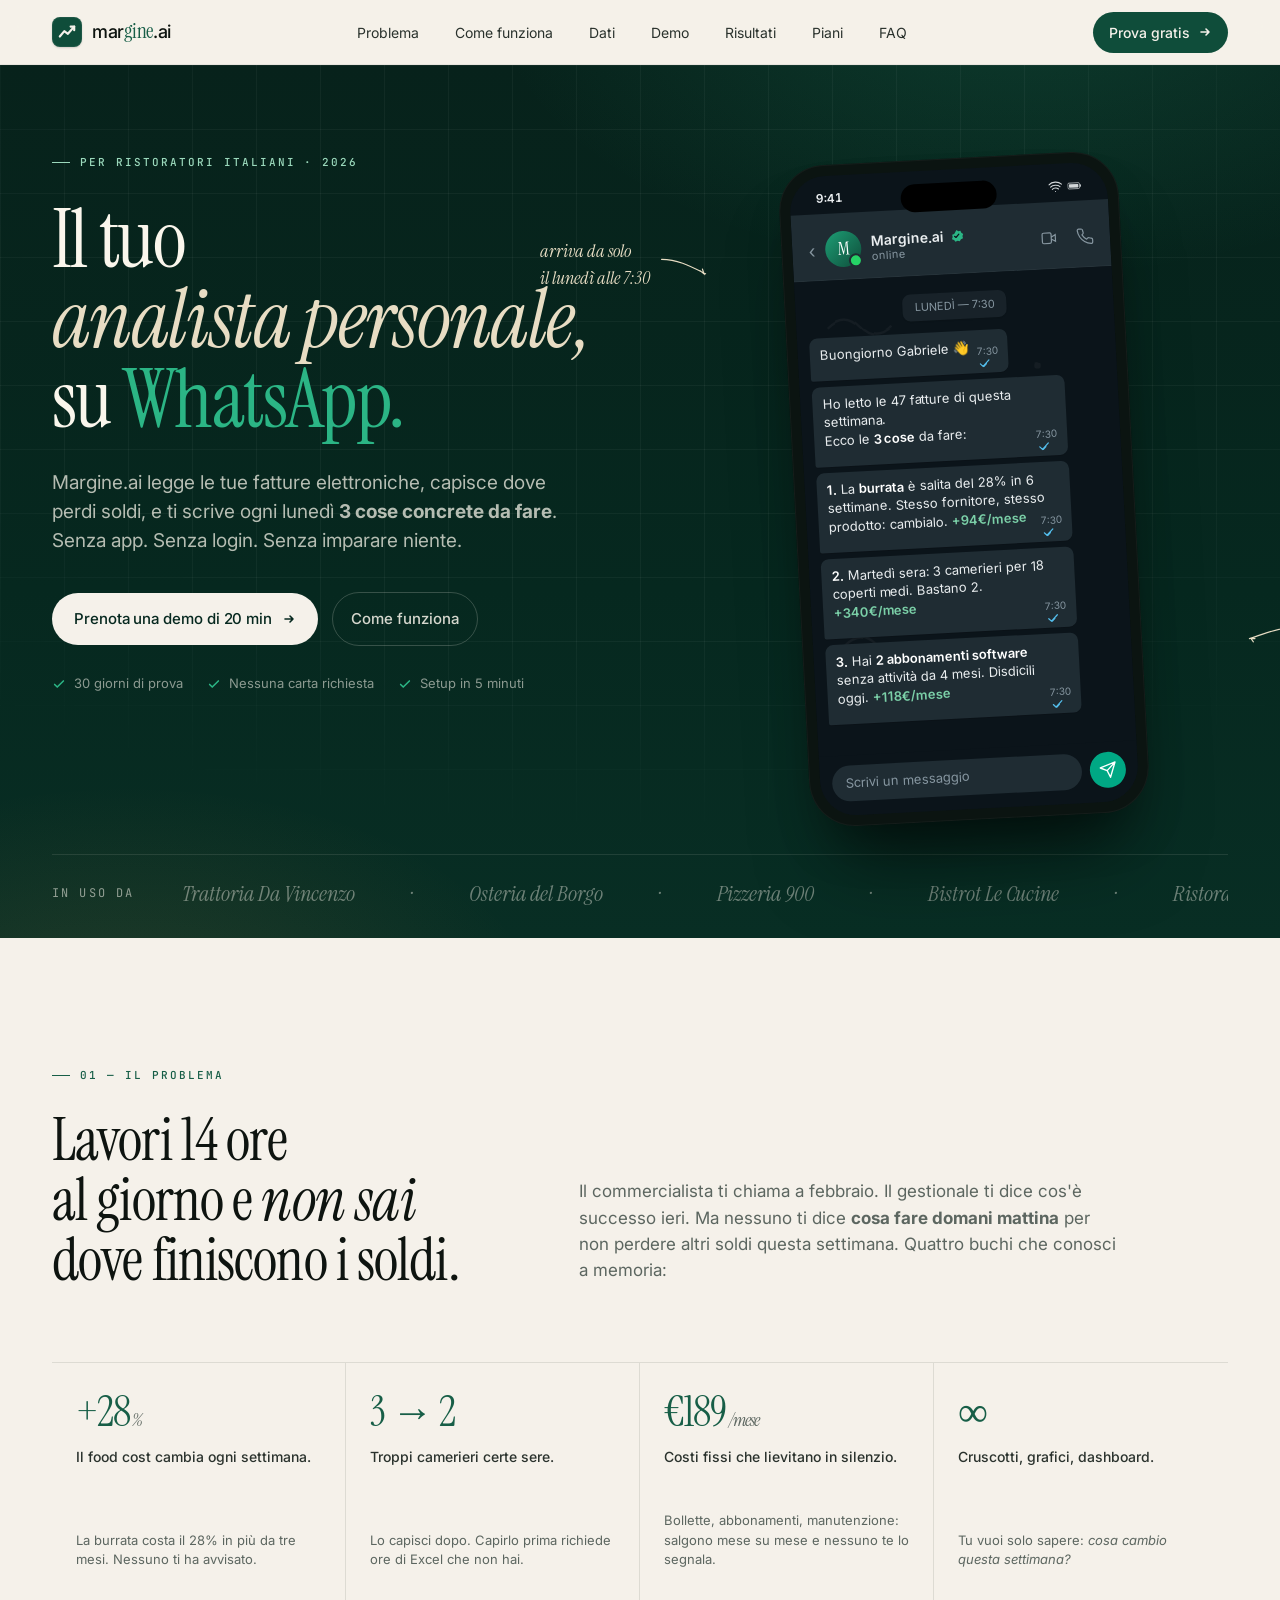
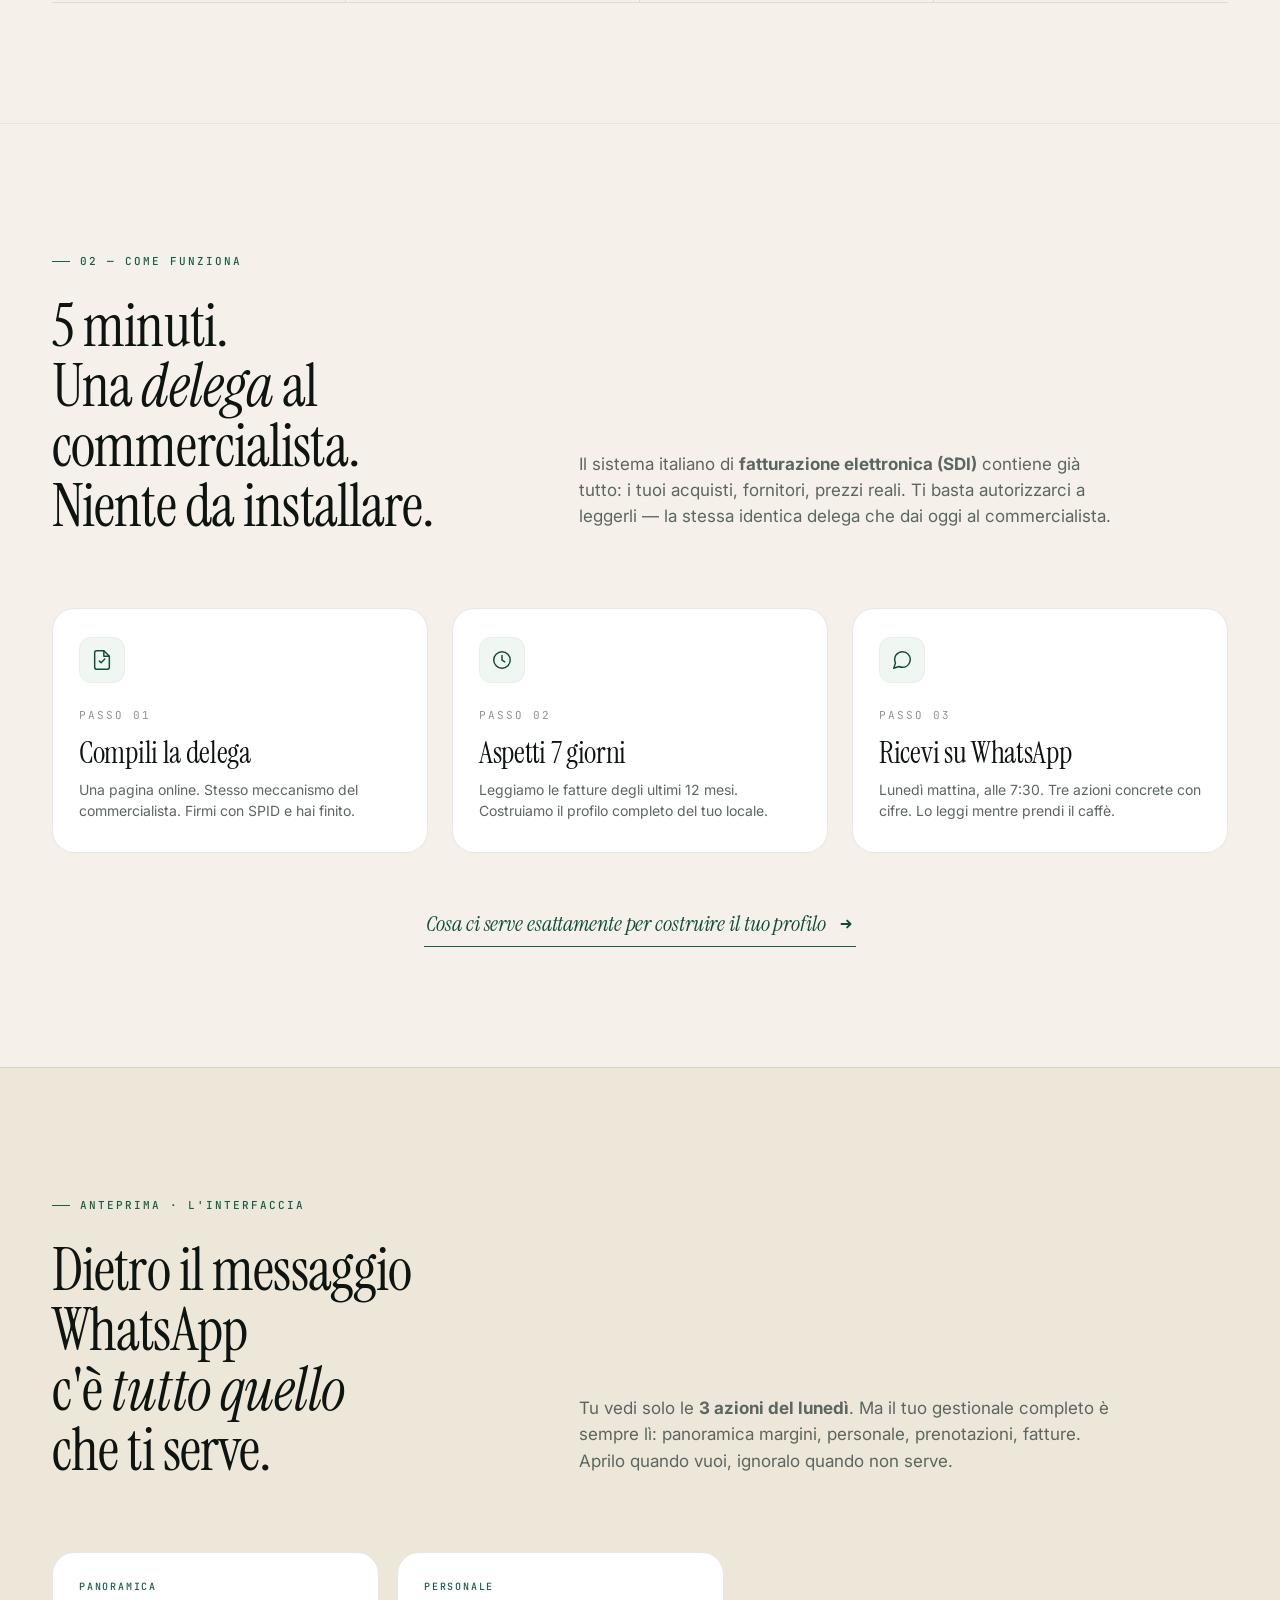
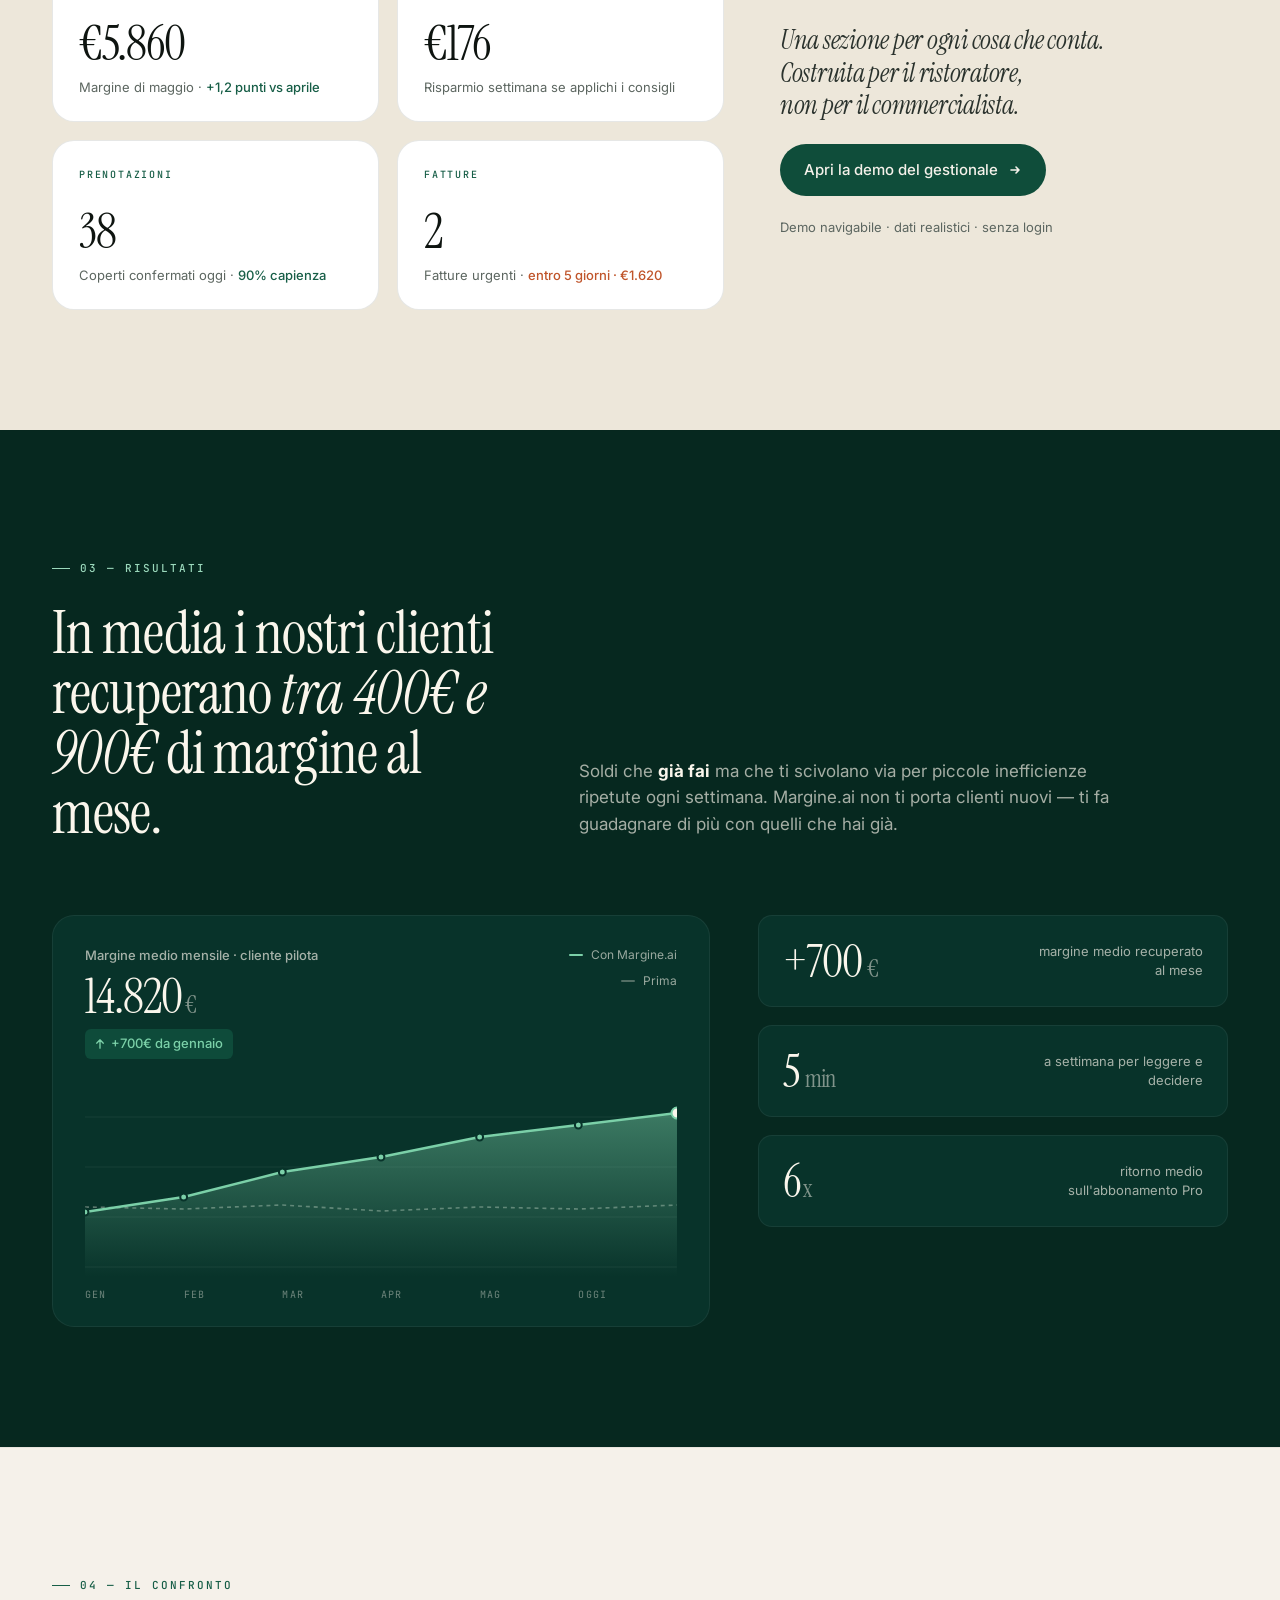
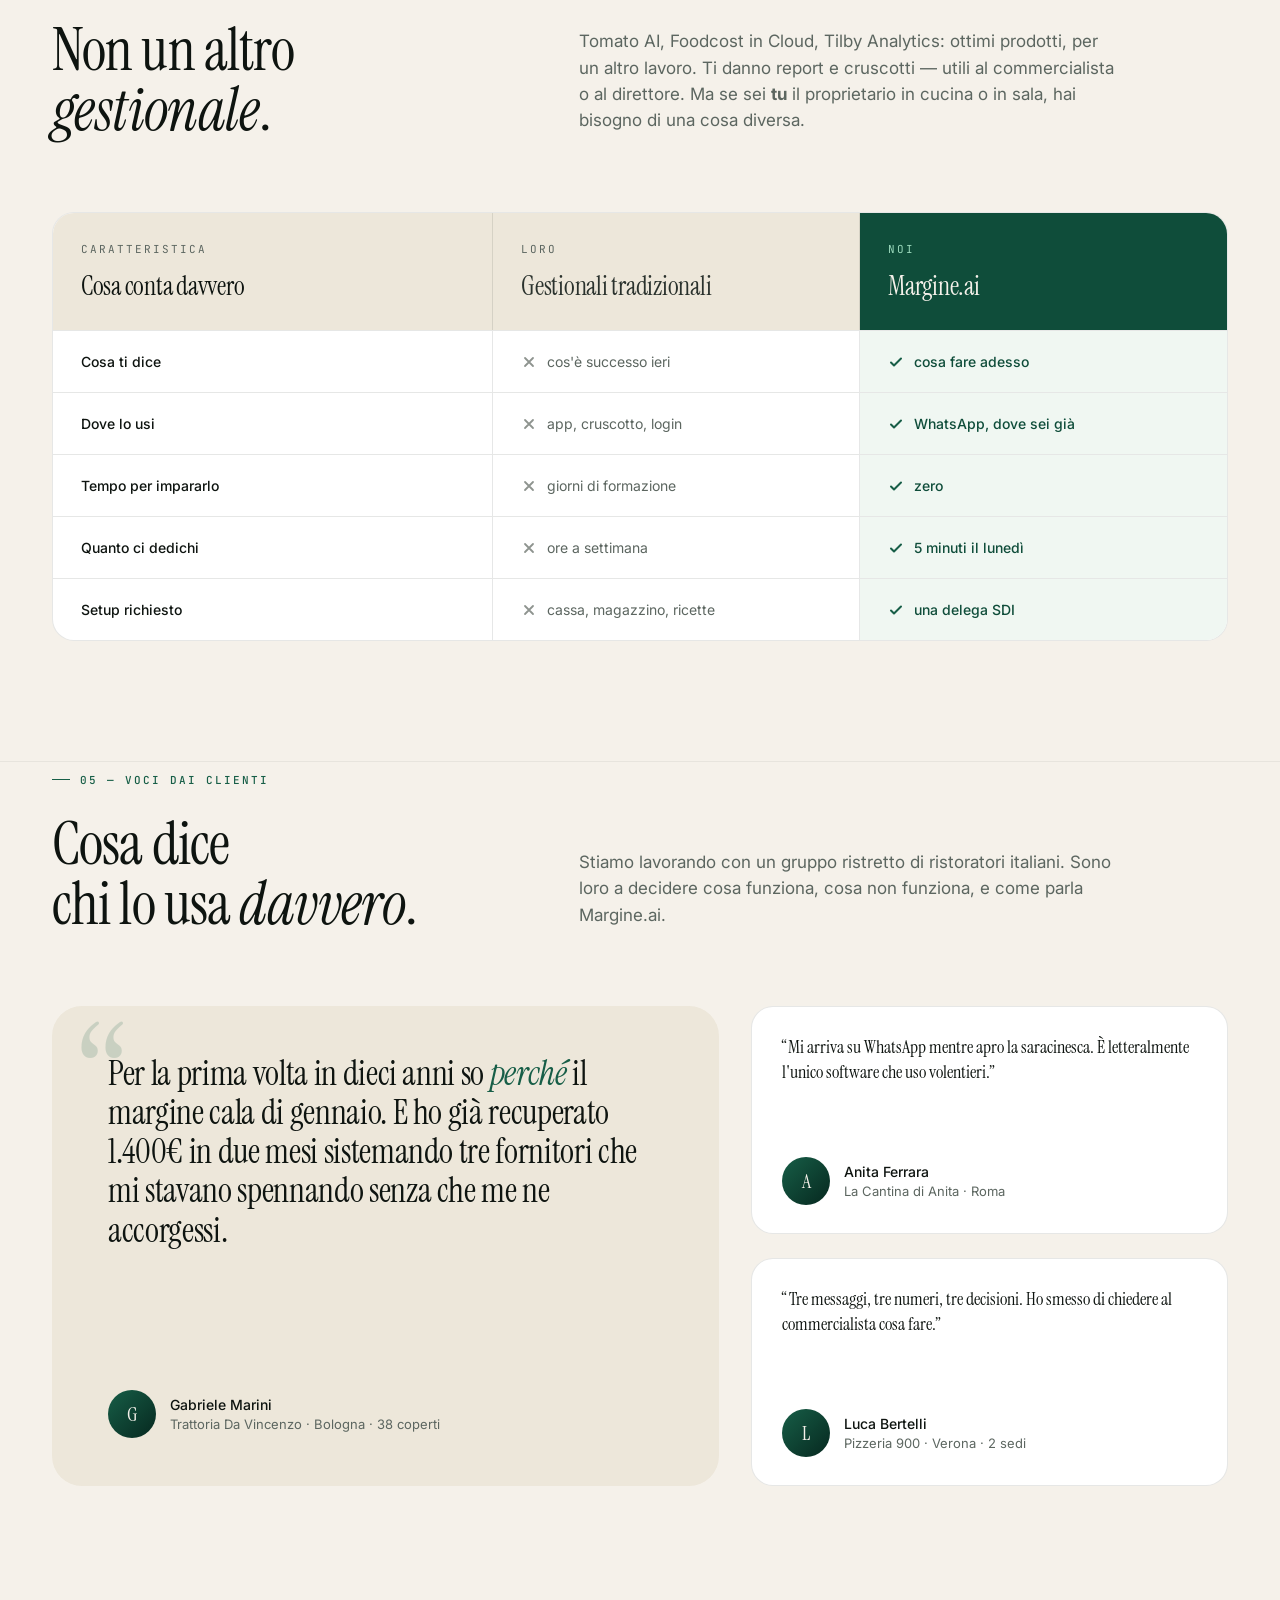
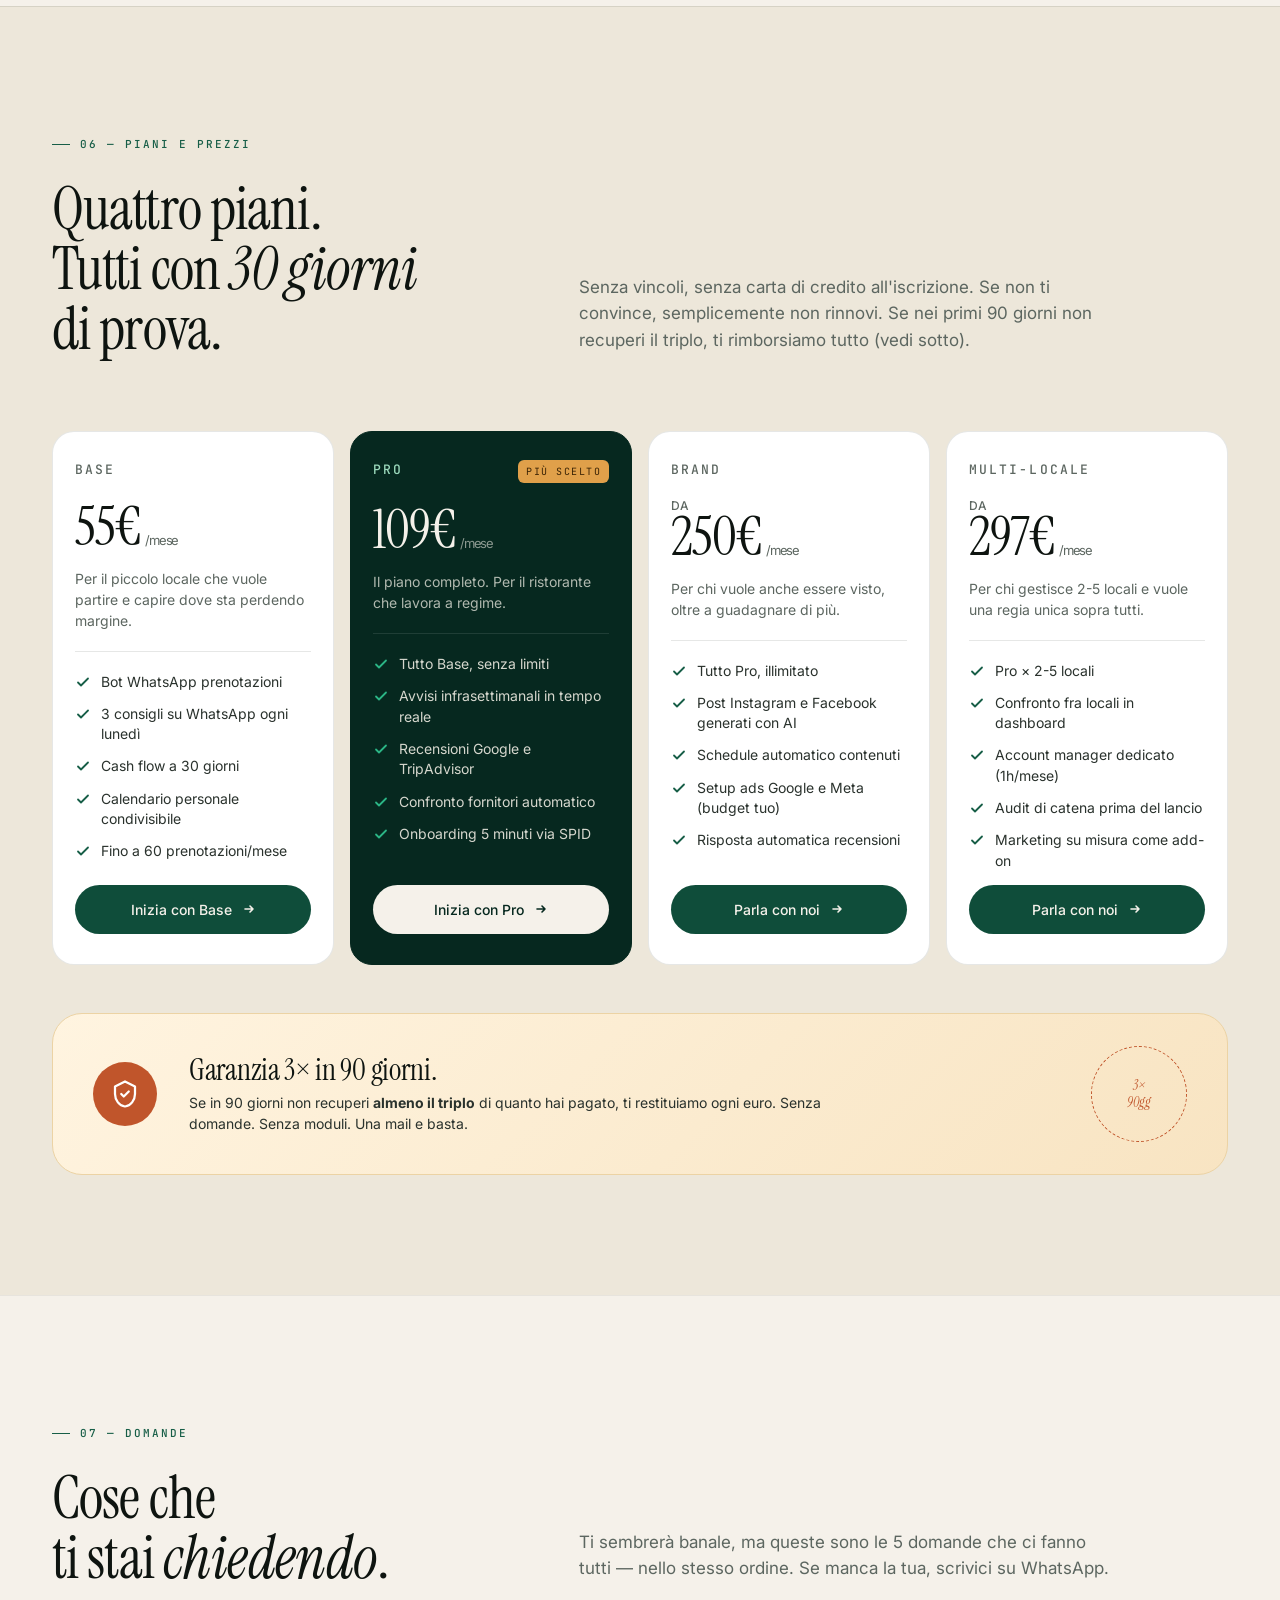
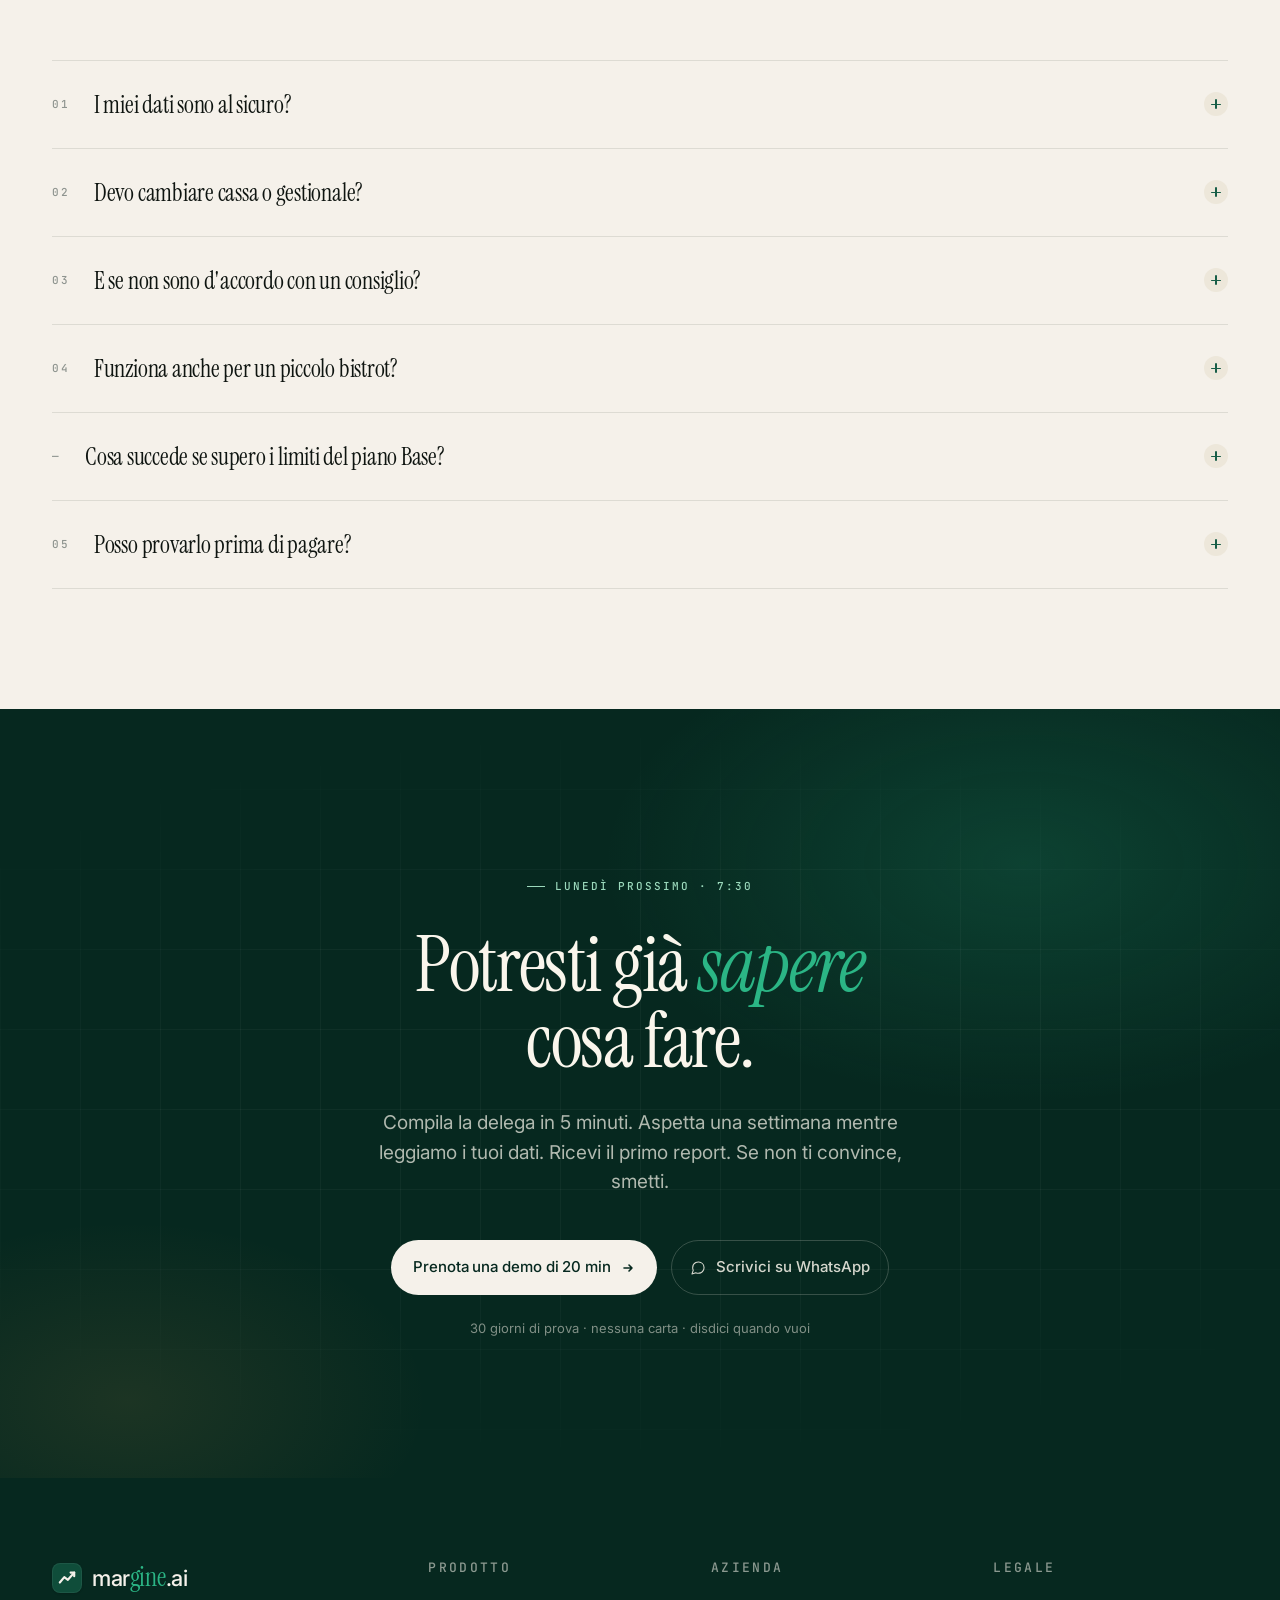
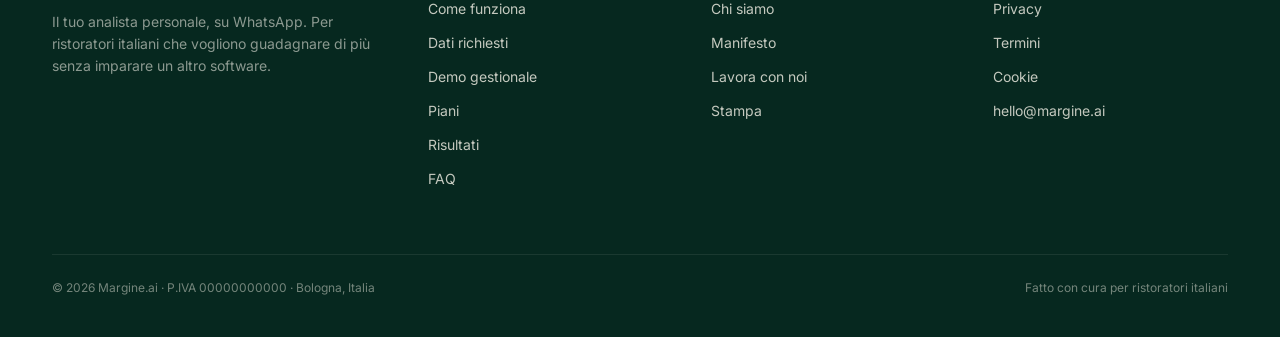
==== index.html @ 00365561 "pitch e demo margine.ai" ====
<!DOCTYPE html>
<html lang="it">
<head>
<meta charset="UTF-8" />
<meta name="viewport" content="width=device-width, initial-scale=1.0" />
<title>Margine.ai — Il tuo analista personale, su WhatsApp</title>
<meta name="description" content="Margine.ai legge le tue fatture elettroniche, capisce dove perdi soldi, e ti scrive su WhatsApp cosa fare. Per ristoratori italiani." />
<meta name="theme-color" content="#0F4D3A" />

<!-- Open Graph (per anteprime su WhatsApp, LinkedIn, Telegram) -->
<meta property="og:type" content="website" />
<meta property="og:locale" content="it_IT" />
<meta property="og:title" content="Margine.ai — Il tuo analista personale, su WhatsApp" />
<meta property="og:description" content="Per ristoratori italiani: leggiamo le tue fatture elettroniche e ti scriviamo su WhatsApp 3 azioni concrete ogni lunedì. Senza app, senza login." />
<meta property="og:url" content="https://margine.ai/" />
<meta property="og:image" content="assets/og-image.svg" />
<meta property="og:image:width" content="1200" />
<meta property="og:image:height" content="630" />
<meta property="og:image:alt" content="Margine.ai — analista personale per ristoratori italiani su WhatsApp" />

<!-- Twitter Card -->
<meta name="twitter:card" content="summary_large_image" />
<meta name="twitter:title" content="Margine.ai — Il tuo analista personale, su WhatsApp" />
<meta name="twitter:description" content="3 azioni ogni lunedì su WhatsApp. Per ristoratori italiani." />
<meta name="twitter:image" content="assets/og-image.svg" />

<link rel="icon" type="image/svg+xml" href="data:image/svg+xml;utf8,<svg xmlns='http://www.w3.org/2000/svg' viewBox='0 0 32 32'><rect width='32' height='32' rx='8' fill='%230F4D3A'/><path d='M8 22 L13 14 L17 18 L24 8' stroke='%23F5F1EA' stroke-width='2.6' fill='none' stroke-linecap='round' stroke-linejoin='round'/><path d='M19 8 L24 8 L24 13' stroke='%23F5F1EA' stroke-width='2.6' fill='none' stroke-linecap='round' stroke-linejoin='round'/></svg>" />

<link rel="preconnect" href="https://fonts.googleapis.com" />
<link rel="preconnect" href="https://fonts.gstatic.com" crossorigin />
<link href="https://fonts.googleapis.com/css2?family=Instrument+Serif:ital@0;1&family=Inter:wght@400;500;600;700&family=JetBrains+Mono:wght@400;500&display=swap" rel="stylesheet" />

<style>
:root{
  /* Brand */
  --green-900:#06281F;
  --green-800:#0F4D3A;
  --green-700:#175E47;
  --green-600:#1D9E75;
  --green-500:#2BB585;
  --green-100:#E1F0E8;
  --green-50:#F0F7F2;

  /* Paper / neutrals */
  --paper:#F5F1EA;
  --paper-soft:#EDE7DA;
  --ink:#0E1410;
  --ink-2:#2A322D;
  --ink-3:#5C6660;
  --ink-4:#8E948F;
  --line:rgba(14,20,16,0.10);
  --line-2:rgba(14,20,16,0.06);

  /* Accent */
  --amber:#E0A04A;
  --rust:#C0552B;

  /* Type */
  --serif:'Instrument Serif', 'Times New Roman', serif;
  --sans:'Inter', -apple-system, BlinkMacSystemFont, sans-serif;
  --mono:'JetBrains Mono', ui-monospace, Menlo, monospace;

  --radius-s:8px;
  --radius-m:14px;
  --radius-l:22px;
  --radius-xl:30px;

  --container:1240px;
}

*{box-sizing:border-box;margin:0;padding:0}
html{scroll-behavior:smooth;-webkit-text-size-adjust:100%}
body{
  font-family:var(--sans);
  background:var(--paper);
  color:var(--ink);
  -webkit-font-smoothing:antialiased;
  -moz-osx-font-smoothing:grayscale;
  line-height:1.5;
  overflow-x:hidden;
}
img,svg{display:block;max-width:100%}
button{font-family:inherit;background:none;border:0;cursor:pointer;color:inherit}
a{color:inherit;text-decoration:none}
ul,ol{list-style:none}

/* ---------- Layout primitives ---------- */
.wrap{max-width:var(--container);margin:0 auto;padding:0 32px}
.eyebrow{
  font-family:var(--mono);
  font-size:11px;font-weight:500;
  text-transform:uppercase;letter-spacing:0.18em;
  color:var(--green-700);
  display:inline-flex;align-items:center;gap:10px;
}
.eyebrow::before{
  content:"";width:18px;height:1px;background:var(--green-700);display:inline-block;
}
.eyebrow.on-dark{color:#9BD9BC}
.eyebrow.on-dark::before{background:#9BD9BC}

h1,h2,h3,h4{font-weight:400;letter-spacing:-0.02em}
.serif{font-family:var(--serif);font-weight:400;letter-spacing:-0.01em}
.h-display{font-family:var(--serif);font-size:clamp(48px,7vw,108px);line-height:0.98;letter-spacing:-0.02em}
.h-section{font-family:var(--serif);font-size:clamp(36px,4.6vw,64px);line-height:1.02;letter-spacing:-0.015em}
.h-eyebrow-title{font-size:14px;font-weight:500;letter-spacing:-0.005em;color:var(--ink-3)}
.lead{font-size:18px;line-height:1.55;color:var(--ink-3);max-width:640px}

.italic{font-style:italic}

/* ---------- Top nav ---------- */
.nav{
  position:sticky;top:0;z-index:50;
  background:rgba(245,241,234,0.78);
  backdrop-filter:saturate(140%) blur(14px);
  -webkit-backdrop-filter:saturate(140%) blur(14px);
  border-bottom:1px solid var(--line-2);
}
.nav-inner{
  display:flex;align-items:center;justify-content:space-between;
  height:64px;
}
.logo{display:inline-flex;align-items:center;gap:10px}
.logo-mark{
  width:30px;height:30px;border-radius:8px;
  background:var(--green-800);
  display:flex;align-items:center;justify-content:center;
  box-shadow:inset 0 0 0 1px rgba(255,255,255,0.06), 0 1px 2px rgba(0,0,0,0.15);
}
.logo-mark svg{width:18px;height:18px}
.logo-name{font-size:18px;font-weight:500;letter-spacing:-0.02em}
.logo-name em{font-style:normal;color:var(--green-700);font-family:var(--serif);font-size:21px;letter-spacing:-0.01em;font-weight:400}
.nav-links{display:flex;gap:36px;align-items:center}
.nav-links a{font-size:14px;color:var(--ink-2);transition:color .15s}
.nav-links a:hover{color:var(--green-700)}
.nav-cta{
  display:inline-flex;align-items:center;gap:8px;
  background:var(--green-800);color:var(--paper);
  font-size:14px;font-weight:500;
  padding:10px 16px;border-radius:999px;
  transition:transform .2s, box-shadow .2s, background .2s;
}
.nav-cta:hover{background:var(--green-900);transform:translateY(-1px);box-shadow:0 8px 18px rgba(15,77,58,0.25)}
.nav-cta svg{width:14px;height:14px}
@media (max-width:840px){ .nav-links{display:none} }

/* ---------- HERO ---------- */
.hero{
  position:relative;
  background:
    radial-gradient(900px 500px at 80% -10%, rgba(43,181,133,0.18), transparent 60%),
    radial-gradient(700px 400px at 10% 110%, rgba(224,160,74,0.12), transparent 60%),
    linear-gradient(180deg, #07221B 0%, #06281F 60%, #082E24 100%);
  color:var(--paper);
  overflow:hidden;
  padding:80px 0 0;
}
.hero::before{
  content:"";
  position:absolute;inset:0;
  background-image:
    linear-gradient(to right, rgba(255,255,255,0.045) 1px, transparent 1px),
    linear-gradient(to bottom, rgba(255,255,255,0.045) 1px, transparent 1px);
  background-size:64px 64px;
  mask-image:radial-gradient(ellipse 80% 60% at 50% 30%, black 60%, transparent 100%);
  pointer-events:none;
}
.hero-inner{position:relative;display:grid;grid-template-columns:1.05fr 0.95fr;gap:64px;align-items:end}
.hero-copy{padding-bottom:96px}
.hero h1{
  font-family:var(--serif);
  font-size:clamp(46px,6.4vw,98px);
  line-height:0.98;
  letter-spacing:-0.02em;
  color:#FAF6EC;
}
.hero h1 .accent{color:var(--green-500)}
.hero h1 em{font-style:italic;color:#E8DDC4;font-weight:400}
.hero p.lead{color:rgba(250,246,236,0.72);max-width:520px;margin-top:28px;font-size:19px}
.hero .eyebrow{margin-bottom:28px}
.hero-cta{display:flex;gap:14px;margin-top:36px;flex-wrap:wrap;align-items:center}
.btn-primary{
  display:inline-flex;align-items:center;gap:10px;
  background:var(--paper);color:var(--green-900);
  padding:15px 22px;border-radius:999px;
  font-size:15px;font-weight:500;letter-spacing:-0.005em;
  transition:transform .2s, box-shadow .2s;
}
.btn-primary:hover{transform:translateY(-2px);box-shadow:0 14px 30px rgba(0,0,0,0.35)}
.btn-primary svg{width:14px;height:14px;transition:transform .25s}
.btn-primary:hover svg{transform:translateX(3px)}
.btn-ghost{
  display:inline-flex;align-items:center;gap:10px;
  color:rgba(250,246,236,0.85);
  padding:15px 18px;border-radius:999px;
  font-size:15px;font-weight:500;
  border:1px solid rgba(250,246,236,0.2);
  transition:background .2s, color .2s, border-color .2s;
}
.btn-ghost:hover{background:rgba(255,255,255,0.06);color:var(--paper);border-color:rgba(250,246,236,0.4)}
.hero-meta{
  margin-top:28px;display:flex;gap:24px;flex-wrap:wrap;align-items:center;
  color:rgba(250,246,236,0.55);font-size:13px;
}
.hero-meta .check{display:inline-flex;align-items:center;gap:8px}
.hero-meta .check svg{width:14px;height:14px;color:var(--green-500)}

/* Right column: phone mock */
.hero-phone-wrap{
  position:relative;
  align-self:end;
  padding-bottom:0;
  display:flex;justify-content:center;
  margin-bottom:-30px;
}
.phone{
  width:340px;
  background:#0B1411;
  border-radius:46px;
  padding:11px;
  box-shadow:
    0 60px 80px -30px rgba(0,0,0,0.55),
    0 30px 50px -20px rgba(0,0,0,0.35),
    inset 0 0 0 1px rgba(255,255,255,0.04);
  position:relative;
  transform:rotate(-3deg);
}
.phone::before{
  content:"";position:absolute;top:24px;left:50%;transform:translateX(-50%);
  width:96px;height:28px;background:#000;border-radius:18px;z-index:5;
}
.phone-screen{
  background:#0B141A; /* WhatsApp dark */
  border-radius:36px;
  overflow:hidden;
  height:640px;
  position:relative;
  display:flex;flex-direction:column;
}
.wa-statusbar{
  display:flex;justify-content:space-between;align-items:center;
  padding:14px 26px 6px;color:#E9EDEF;font-size:12px;font-weight:600;
  font-feature-settings:"tnum";
}
.wa-statusbar .icons{display:flex;gap:5px;align-items:center;opacity:0.9}
.wa-statusbar .icons svg{width:14px;height:14px}
.wa-header{
  display:flex;align-items:center;gap:10px;
  padding:18px 16px 12px;
  background:#1F2C33;
  border-bottom:1px solid rgba(255,255,255,0.04);
}
.wa-header .back{color:#8696A0;font-size:18px}
.wa-avatar{
  width:36px;height:36px;border-radius:50%;
  background:linear-gradient(135deg,var(--green-600),var(--green-800));
  display:flex;align-items:center;justify-content:center;
  font-family:var(--serif);font-size:18px;color:#fff;
  position:relative;
}
.wa-avatar::after{
  content:"";position:absolute;bottom:-1px;right:-1px;
  width:10px;height:10px;border-radius:50%;background:#25D366;
  border:2px solid #1F2C33;
}
.wa-meta{flex:1;line-height:1.2}
.wa-meta .name{color:#E9EDEF;font-size:14px;font-weight:600;display:flex;align-items:center;gap:6px}
.wa-meta .name .verified{color:var(--green-500);width:14px;height:14px}
.wa-meta .status{color:#8696A0;font-size:11px}
.wa-actions{display:flex;gap:18px;color:#8696A0}
.wa-actions svg{width:18px;height:18px}
.wa-body{
  flex:1;
  background:
    radial-gradient(circle at 20% 10%, rgba(11,32,26,0.4), transparent 30%),
    #0B141A;
  background-image:url("data:image/svg+xml;utf8,<svg xmlns='http://www.w3.org/2000/svg' viewBox='0 0 200 200' opacity='0.04'><path d='M20 30 q10 -10 20 0 t20 0' stroke='white' fill='none' stroke-width='1.4'/><circle cx='150' cy='60' r='2' fill='white'/><path d='M120 130 l8 8 l16 -16' stroke='white' fill='none' stroke-width='1.4'/></svg>");
  padding:18px 12px 16px;
  display:flex;flex-direction:column;gap:6px;
  overflow:hidden;
}
.wa-day{
  align-self:center;
  background:#182229;color:#8696A0;
  font-size:11px;padding:5px 12px;border-radius:8px;margin-bottom:6px;
  box-shadow:0 1px 1px rgba(0,0,0,0.1);
}
.wa-bubble{
  align-self:flex-start;
  max-width:86%;
  background:#1F2C33;
  border-radius:8px 8px 8px 2px;
  padding:8px 10px 6px;
  color:#E9EDEF;font-size:13px;line-height:1.42;
  position:relative;
  box-shadow:0 1px 0.5px rgba(0,0,0,0.13);
  opacity:1;transform:none;
  transition:opacity .35s ease, transform .35s ease;
}
.js-reveal .wa-bubble:not(.show){opacity:0;transform:translateY(8px)}
.wa-bubble.show{opacity:1;transform:translateY(0)}
.wa-bubble.brand{background:#005C4B}  /* outgoing color but kept for brand voice */
.wa-bubble strong{font-weight:600;color:#fff}
.wa-bubble .euros{color:#7BD0A8;font-weight:600;white-space:nowrap}
.wa-bubble .ts{
  display:inline-block;float:right;margin:6px 0 -2px 8px;
  font-size:10px;color:#8696A0;
}
.wa-bubble .ts svg{width:14px;height:11px;vertical-align:-1px;margin-left:2px;color:#53BDEB}
.wa-typing{
  align-self:flex-start;background:#1F2C33;border-radius:12px;padding:10px 12px;
  display:inline-flex;gap:4px;margin-top:4px;
}
.wa-typing span{width:6px;height:6px;background:#8696A0;border-radius:50%;animation:bounce 1.2s infinite}
.wa-typing span:nth-child(2){animation-delay:.15s}
.wa-typing span:nth-child(3){animation-delay:.3s}
@keyframes bounce{0%,80%,100%{transform:translateY(0);opacity:0.4}40%{transform:translateY(-4px);opacity:1}}
.wa-input{
  display:flex;align-items:center;gap:8px;
  padding:10px 12px 14px;background:#0B141A;
}
.wa-input .field{
  flex:1;background:#1F2C33;border-radius:22px;height:36px;
  color:#8696A0;font-size:13px;padding:0 14px;display:flex;align-items:center;gap:10px;
}
.wa-input .send{
  width:36px;height:36px;border-radius:50%;background:#00A884;
  display:flex;align-items:center;justify-content:center;color:#fff;
}
.wa-input .send svg{width:18px;height:18px}

/* Annotation pill on phone */
.phone-tag{
  position:absolute;
  font-family:var(--serif);font-style:italic;
  font-size:18px;color:#E8DDC4;
  display:flex;align-items:center;gap:10px;
}
.phone-tag .arrow{width:48px;height:24px}
.phone-tag.t1{top:80px;left:-160px;}
.phone-tag.t2{bottom:160px;right:-180px;text-align:right}
@media (max-width:1100px){
  .phone-tag{display:none}
}

/* Marquee logos under hero */
.hero-marquee{
  margin-top:64px;
  border-top:1px solid rgba(250,246,236,0.10);
  padding:22px 0 28px;
  display:flex;align-items:center;gap:48px;
  color:rgba(250,246,236,0.55);
  font-size:12px;
  overflow:hidden;
}
.hero-marquee .label{
  font-family:var(--mono);text-transform:uppercase;letter-spacing:0.18em;
  white-space:nowrap;flex-shrink:0;
}
.marquee-track{
  display:flex;gap:56px;animation:marquee 38s linear infinite;
  flex-shrink:0;
}
.marquee-track span{font-family:var(--serif);font-size:22px;color:rgba(250,246,236,0.42);white-space:nowrap;font-style:italic}
@keyframes marquee{from{transform:translateX(0)}to{transform:translateX(-50%)}}

@media (max-width:960px){
  .hero-inner{grid-template-columns:1fr;gap:24px}
  .hero-copy{padding-bottom:32px}
  .hero-phone-wrap{margin-bottom:0;padding-bottom:48px}
  .phone{transform:rotate(0)}
}

/* ---------- Section base ---------- */
section.block{padding:120px 0;position:relative}
section.block + section.block{border-top:1px solid var(--line-2)}
.block-head{display:grid;grid-template-columns:1fr 1.4fr;gap:64px;margin-bottom:72px;align-items:end}
.block-head .left .eyebrow{margin-bottom:18px}
.block-head h2{margin-top:8px}
.block-head .right{color:var(--ink-3);font-size:17px;line-height:1.55;max-width:540px;margin-bottom:6px}
@media (max-width:880px){
  .block-head{grid-template-columns:1fr;gap:18px;margin-bottom:48px}
  section.block{padding:80px 0}
}

/* ---------- Problem section ---------- */
.problem-grid{
  display:grid;grid-template-columns:repeat(4, 1fr);gap:0;
  border-top:1px solid var(--line);
}
.problem-card{
  border-right:1px solid var(--line);
  border-bottom:1px solid var(--line);
  padding:28px 24px 32px;
  background:transparent;
  transition:background .25s;
  display:flex;flex-direction:column;gap:14px;
  min-height:240px;
}
.problem-card:nth-child(4n){border-right:0}
.problem-card:hover{background:rgba(15,77,58,0.04)}
.problem-card .num{
  font-family:var(--serif);font-size:42px;color:var(--green-700);
  line-height:1;letter-spacing:-0.02em;
}
.problem-card .num .unit{font-size:18px;color:var(--ink-3);margin-left:2px;font-style:italic}
.problem-card .label{font-size:14px;color:var(--ink-2);line-height:1.45;font-weight:500}
.problem-card .sub{font-size:13px;color:var(--ink-3);line-height:1.5;margin-top:auto}
@media (max-width:880px){
  .problem-grid{grid-template-columns:1fr 1fr}
  .problem-card:nth-child(4n){border-right:1px solid var(--line)}
  .problem-card:nth-child(2n){border-right:0}
}

/* ---------- How it works (steps) ---------- */
.steps{
  display:grid;grid-template-columns:repeat(3,1fr);gap:24px;
  margin-top:8px;
}
.step{
  background:#fff;
  border:1px solid var(--line);
  border-radius:var(--radius-l);
  padding:28px 26px 30px;
  position:relative;
  transition:transform .25s, box-shadow .25s;
}
.step:hover{transform:translateY(-4px);box-shadow:0 24px 40px -20px rgba(14,20,16,0.18)}
.step .index{
  font-family:var(--mono);font-size:11px;color:var(--ink-4);
  letter-spacing:0.18em;text-transform:uppercase;
}
.step h3{
  font-family:var(--serif);font-size:30px;line-height:1.05;letter-spacing:-0.01em;
  margin:14px 0 10px;
}
.step p{font-size:14px;color:var(--ink-3);line-height:1.55}
.step .icon{
  width:46px;height:46px;border-radius:12px;
  background:var(--green-50);
  display:flex;align-items:center;justify-content:center;
  color:var(--green-800);
  margin-bottom:24px;
  border:1px solid var(--green-100);
}
.step .icon svg{width:22px;height:22px}
@media (max-width:880px){.steps{grid-template-columns:1fr}}

/* ---------- ROI / data section ---------- */
.roi-block{background:var(--green-900);color:var(--paper)}
.roi-block .eyebrow{color:#9BD9BC}
.roi-block .eyebrow::before{background:#9BD9BC}
.roi-block .h-section{color:#FAF6EC}
.roi-block .right{color:rgba(250,246,236,0.65)}
.roi-grid{
  display:grid;grid-template-columns:1.4fr 1fr;gap:48px;align-items:stretch;
}
.chart-card{
  background:#08332A;border:1px solid rgba(255,255,255,0.06);
  border-radius:var(--radius-l);padding:30px 32px 24px;
  position:relative;overflow:hidden;
}
.chart-head{display:flex;justify-content:space-between;align-items:flex-start;margin-bottom:8px}
.chart-head .title{font-size:13px;color:rgba(250,246,236,0.65);font-weight:500}
.chart-head .now{font-family:var(--serif);font-size:48px;color:#FAF6EC;line-height:1;margin-top:8px;letter-spacing:-0.02em}
.chart-head .delta{
  display:inline-flex;align-items:center;gap:6px;margin-top:8px;
  background:rgba(43,181,133,0.18);color:#7BD0A8;font-weight:500;font-size:13px;
  padding:5px 10px;border-radius:6px;
}
.chart-head .legend{
  display:flex;flex-direction:column;gap:8px;font-size:12px;color:rgba(250,246,236,0.6);
  align-items:flex-end;
}
.chart-head .legend span{display:inline-flex;align-items:center;gap:8px}
.chart-head .legend i{width:14px;height:2px;display:inline-block;border-radius:2px}
.chart-svg{width:100%;height:200px;margin-top:18px}
.chart-x{
  display:grid;grid-template-columns:repeat(6,1fr);
  font-family:var(--mono);font-size:10px;color:rgba(250,246,236,0.42);
  text-transform:uppercase;letter-spacing:0.12em;margin-top:10px;
}

.roi-stack{display:flex;flex-direction:column;gap:18px}
.roi-stat{
  background:#08332A;border:1px solid rgba(255,255,255,0.06);
  border-radius:var(--radius-m);padding:22px 24px;
  display:flex;justify-content:space-between;align-items:center;gap:18px;
}
.roi-stat .num{font-family:var(--serif);font-size:46px;color:#FAF6EC;line-height:1;letter-spacing:-0.02em}
.roi-stat .num .small{font-size:24px;color:rgba(250,246,236,0.5);margin-left:2px}
.roi-stat .lbl{font-size:13px;color:rgba(250,246,236,0.65);max-width:170px;text-align:right;line-height:1.45}
@media (max-width:960px){.roi-grid{grid-template-columns:1fr}}

/* ---------- Compare section ---------- */
.compare-wrap{
  background:#fff;border:1px solid var(--line);
  border-radius:var(--radius-l);overflow:hidden;
}
.compare-head{
  display:grid;grid-template-columns:1.2fr 1fr 1fr;
  background:var(--paper-soft);
}
.compare-head .col{
  padding:28px 28px 24px;
  border-right:1px solid var(--line);
}
.compare-head .col:last-child{border-right:0}
.compare-head .col-title{font-family:var(--mono);font-size:11px;text-transform:uppercase;letter-spacing:0.18em;color:var(--ink-3)}
.compare-head .col h3{font-family:var(--serif);font-size:26px;margin-top:10px;letter-spacing:-0.01em}
.compare-head .col.them h3{color:var(--ink-2)}
.compare-head .col.us{background:var(--green-800);color:var(--paper);border-right:0}
.compare-head .col.us .col-title{color:#9BD9BC}
.compare-head .col.us h3{color:var(--paper)}
.compare-row{
  display:grid;grid-template-columns:1.2fr 1fr 1fr;
  border-top:1px solid var(--line);
  align-items:stretch;
  transition:background .15s;
}
.compare-row:hover{background:rgba(15,77,58,0.025)}
.compare-row .cell{padding:20px 28px;font-size:14px;line-height:1.5;border-right:1px solid var(--line);display:flex;align-items:center}
.compare-row .cell:last-child{border-right:0}
.compare-row .cell.label{font-weight:500;color:var(--ink)}
.compare-row .cell.them{color:var(--ink-3)}
.compare-row .cell.us{color:var(--green-800);background:var(--green-50);font-weight:500}
.compare-row .cell.us .check{color:var(--green-700);margin-right:10px;flex-shrink:0}
.compare-row .cell.them .x{color:var(--ink-4);margin-right:10px;flex-shrink:0}
.compare-row .cell svg{width:16px;height:16px}

/* ---------- Testimonials ---------- */
.quotes{
  display:grid;grid-template-columns:1.4fr 1fr;gap:32px;
}
.quote-big{
  background:var(--paper-soft);
  border-radius:var(--radius-xl);
  padding:48px 56px;
  position:relative;
  display:flex;flex-direction:column;justify-content:space-between;
  min-height:480px;
}
.quote-big .mark{
  font-family:var(--serif);font-size:160px;line-height:0.8;color:var(--green-700);
  opacity:0.16;position:absolute;top:24px;left:32px;
}
.quote-big blockquote{
  font-family:var(--serif);font-size:34px;line-height:1.15;letter-spacing:-0.01em;color:var(--ink);
  position:relative;z-index:1;
}
.quote-big blockquote em{color:var(--green-700)}
.quote-meta{display:flex;gap:14px;align-items:center;margin-top:32px}
.quote-meta .av{
  width:48px;height:48px;border-radius:50%;
  background:linear-gradient(135deg,var(--green-700),var(--green-900));
  color:var(--paper);display:flex;align-items:center;justify-content:center;
  font-family:var(--serif);font-size:20px;
}
.quote-meta .who{font-size:14px;font-weight:500}
.quote-meta .role{font-size:13px;color:var(--ink-3)}
.quote-stack{display:flex;flex-direction:column;gap:24px}
.quote-small{
  background:#fff;border:1px solid var(--line);border-radius:var(--radius-l);
  padding:28px 30px;flex:1;display:flex;flex-direction:column;justify-content:space-between;
}
.quote-small p{font-size:18px;line-height:1.4;font-family:var(--serif);color:var(--ink);margin-bottom:24px}
@media (max-width:960px){.quotes{grid-template-columns:1fr}}

/* ---------- Pricing ---------- */
.plans{
  display:grid;grid-template-columns:repeat(4,1fr);gap:16px;
}
.plan{
  background:#fff;border:1px solid var(--line);
  border-radius:var(--radius-l);
  padding:28px 22px 30px;
  display:flex;flex-direction:column;gap:14px;
  transition:transform .25s, box-shadow .25s, border-color .25s;
  position:relative;
}
.plan:hover{transform:translateY(-4px);box-shadow:0 30px 50px -25px rgba(14,20,16,0.2)}
.plan.featured{
  background:var(--green-900);color:var(--paper);
  border-color:var(--green-900);
}
.plan.featured:hover{box-shadow:0 30px 50px -20px rgba(15,77,58,0.45)}
.plan-header{display:flex;justify-content:space-between;align-items:flex-start}
.plan-name{font-size:13px;font-weight:500;font-family:var(--mono);text-transform:uppercase;letter-spacing:0.16em;color:var(--ink-3)}
.plan.featured .plan-name{color:#9BD9BC}
.plan-badge{
  font-size:10px;font-family:var(--mono);text-transform:uppercase;letter-spacing:0.15em;
  background:var(--amber);color:#3a2305;
  padding:4px 8px;border-radius:6px;
}
.plan-price{
  font-family:var(--serif);font-size:54px;line-height:1;letter-spacing:-0.02em;color:var(--ink);
  margin-top:6px;
}
.plan.featured .plan-price{color:var(--paper)}
.plan-price .small{font-family:var(--sans);font-size:13px;color:var(--ink-3);margin-left:4px;font-weight:400}
.plan.featured .plan-price .small{color:rgba(250,246,236,0.55)}
.plan-price .from{
  font-family:var(--sans);font-size:12px;color:var(--ink-3);
  font-weight:500;display:block;margin-bottom:-2px;
  letter-spacing:0.04em;text-transform:uppercase;
}
.plan.featured .plan-price .from{color:rgba(250,246,236,0.55)}
.plan-desc{font-size:14px;color:var(--ink-3);line-height:1.5;min-height:42px}
.plan.featured .plan-desc{color:rgba(250,246,236,0.7)}
.plan-divider{height:1px;background:var(--line);margin:6px 0}
.plan.featured .plan-divider{background:rgba(255,255,255,0.1)}
.plan-features{display:flex;flex-direction:column;gap:12px;flex:1}
.plan-features li{
  display:flex;align-items:flex-start;gap:10px;
  font-size:14px;color:var(--ink-2);line-height:1.45;
}
.plan.featured .plan-features li{color:rgba(250,246,236,0.85)}
.plan-features li svg{width:16px;height:16px;color:var(--green-700);flex-shrink:0;margin-top:2px}
.plan.featured .plan-features li svg{color:var(--green-500)}
.plan-cta{
  margin-top:auto;
  display:inline-flex;align-items:center;justify-content:center;gap:10px;
  background:var(--green-800);color:var(--paper);
  padding:14px 18px;border-radius:999px;
  font-size:14px;font-weight:500;
  transition:transform .2s, background .2s;
}
.plan-cta:hover{background:var(--green-900);transform:translateY(-1px)}
.plan-cta svg{width:14px;height:14px;transition:transform .2s}
.plan-cta:hover svg{transform:translateX(3px)}
.plan.featured .plan-cta{background:var(--paper);color:var(--green-900)}
.plan.featured .plan-cta:hover{background:#FFFFFF}
@media (max-width:1100px){.plans{grid-template-columns:repeat(2,1fr);gap:16px}}
@media (max-width:760px){.plans{grid-template-columns:1fr}}

/* ---------- Guarantee ---------- */
.guarantee{
  display:grid;grid-template-columns:auto 1fr auto;gap:32px;
  align-items:center;
  background:linear-gradient(135deg, #FFF4E0 0%, #F8E4C2 100%);
  border:1px solid #ECD3A4;
  border-radius:var(--radius-xl);
  padding:32px 40px;
}
.guarantee-icon{
  width:64px;height:64px;border-radius:50%;
  background:var(--rust);
  display:flex;align-items:center;justify-content:center;color:#fff;
}
.guarantee-icon svg{width:30px;height:30px}
.guarantee-text h3{font-family:var(--serif);font-size:30px;line-height:1.1;letter-spacing:-0.01em;margin-bottom:6px}
.guarantee-text p{font-size:14px;color:var(--ink-2);line-height:1.55;max-width:640px}
.guarantee .seal{
  font-family:var(--serif);font-size:14px;font-style:italic;color:var(--rust);
  text-align:center;border:1px dashed var(--rust);
  padding:12px 14px;border-radius:50%;
  width:96px;height:96px;display:flex;align-items:center;justify-content:center;line-height:1.2;
  flex-shrink:0;
}
@media (max-width:760px){
  .guarantee{grid-template-columns:1fr;text-align:left;padding:24px}
  .guarantee .seal{display:none}
}

/* ---------- FAQ ---------- */
.faq{display:grid;grid-template-columns:1fr;gap:0;border-top:1px solid var(--line)}
.faq-item{border-bottom:1px solid var(--line)}
.faq-q{
  width:100%;display:grid;grid-template-columns:auto 1fr auto;gap:24px;
  align-items:center;padding:28px 0;text-align:left;
  font-family:var(--serif);font-size:24px;letter-spacing:-0.01em;color:var(--ink);
  transition:color .2s;
}
.faq-q:hover{color:var(--green-700)}
.faq-q .num{font-family:var(--mono);font-size:11px;color:var(--ink-4);letter-spacing:0.18em;font-weight:500}
.faq-q .pm{
  width:24px;height:24px;border-radius:50%;background:var(--paper-soft);
  display:flex;align-items:center;justify-content:center;color:var(--green-700);
  transition:transform .25s, background .2s;
  position:relative;
}
.faq-q .pm::before,.faq-q .pm::after{
  content:"";position:absolute;background:var(--green-700);border-radius:1px;
  transition:transform .25s;
}
.faq-q .pm::before{width:10px;height:1.5px}
.faq-q .pm::after{width:1.5px;height:10px}
.faq-q[aria-expanded="true"] .pm{background:var(--green-800)}
.faq-q[aria-expanded="true"] .pm::before,.faq-q[aria-expanded="true"] .pm::after{background:var(--paper)}
.faq-q[aria-expanded="true"] .pm::after{transform:scaleY(0)}
.faq-a{
  font-size:16px;color:var(--ink-3);line-height:1.6;max-width:760px;
  max-height:0;overflow:hidden;
  transition:max-height .35s ease, padding .35s ease;
  padding-left:60px;
}
.faq-q[aria-expanded="true"] + .faq-a{padding:0 0 28px 60px;max-height:400px}
@media (max-width:680px){
  .faq-q{font-size:19px;gap:14px}
  .faq-q .num{display:none}
  .faq-a{padding-left:0}
  .faq-q[aria-expanded="true"] + .faq-a{padding:0 0 20px 0}
}

/* ---------- Demo preview (interfaccia) ---------- */
.demo-preview-wrap{
  display:grid;grid-template-columns:1.5fr 1fr;gap:56px;align-items:center;
  margin-top:8px;
}
.demo-preview-tiles{
  display:grid;grid-template-columns:1fr 1fr;gap:18px;
}
.demo-tile{
  background:#fff;border:1px solid var(--line);
  border-radius:var(--radius-l);
  padding:26px 26px 24px;
  display:flex;flex-direction:column;gap:10px;
  transition:transform .25s, box-shadow .25s, border-color .25s;
  position:relative;overflow:hidden;
  min-height:170px;
}
.demo-tile::after{
  content:"→";position:absolute;top:22px;right:22px;
  font-family:var(--serif);font-size:22px;color:var(--green-700);
  opacity:0;transition:opacity .25s, transform .25s;
}
.demo-tile:hover{
  transform:translateY(-3px);
  box-shadow:0 22px 40px -22px rgba(14,20,16,0.18);
  border-color:var(--green-700);
}
.demo-tile:hover::after{opacity:1;transform:translateX(2px)}
.demo-tile .dt-eyebrow{
  font-family:var(--mono);font-size:10px;font-weight:500;
  text-transform:uppercase;letter-spacing:0.18em;
  color:var(--green-700);
}
.demo-tile .dt-value{
  font-family:var(--serif);font-size:48px;line-height:1;
  letter-spacing:-0.02em;color:var(--ink);font-weight:400;
  margin-top:auto;
}
.demo-tile .dt-label{font-size:13px;color:var(--ink-3);line-height:1.5}
.demo-tile .dt-pos{color:var(--green-700);font-weight:500}
.demo-tile .dt-warn{color:var(--rust);font-weight:500}
.demo-cta-wrap{display:flex;flex-direction:column;gap:22px}
.demo-cta-copy{
  font-family:var(--serif);font-style:italic;
  font-size:26px;line-height:1.25;color:var(--ink-2);
  letter-spacing:-0.01em;
}
.demo-cta-meta{font-size:13px;color:var(--ink-3)}
.demo-open-btn{
  display:inline-flex;align-items:center;gap:10px;
  align-self:flex-start;
  background:var(--green-800);color:var(--paper);
  padding:15px 24px;border-radius:999px;
  font-size:15px;font-weight:500;
  transition:transform .2s, box-shadow .2s, background .2s;
}
.demo-open-btn:hover{
  background:var(--green-900);
  transform:translateY(-2px);
  box-shadow:0 14px 30px rgba(15,77,58,0.25);
}
.demo-open-btn svg{transition:transform .25s}
.demo-open-btn:hover svg{transform:translateX(3px)}
@media (max-width:960px){
  .demo-preview-wrap{grid-template-columns:1fr;gap:32px}
}
@media (max-width:640px){
  .demo-preview-tiles{grid-template-columns:1fr}
  .demo-tile{min-height:auto;padding:22px 22px}
  .demo-tile .dt-value{font-size:38px}
  .demo-cta-copy{font-size:20px}
}

/* ---------- Final CTA ---------- */
.final{
  background:var(--green-900);
  color:var(--paper);
  position:relative;overflow:hidden;
  padding:160px 0 140px;
}
.final::before{
  content:"";position:absolute;inset:0;
  background:
    radial-gradient(700px 400px at 80% 20%, rgba(43,181,133,0.18), transparent 60%),
    radial-gradient(500px 300px at 10% 90%, rgba(224,160,74,0.10), transparent 60%);
  pointer-events:none;
}
.final::after{
  content:"";position:absolute;inset:0;
  background-image:
    linear-gradient(to right, rgba(255,255,255,0.04) 1px, transparent 1px),
    linear-gradient(to bottom, rgba(255,255,255,0.04) 1px, transparent 1px);
  background-size:80px 80px;
  mask-image:radial-gradient(ellipse 70% 50% at 50% 50%, black 50%, transparent 100%);
  pointer-events:none;
}
.final-inner{position:relative;z-index:1;max-width:920px;margin:0 auto;text-align:center}
.final h2{
  font-family:var(--serif);
  font-size:clamp(48px,6vw,92px);
  line-height:1;letter-spacing:-0.02em;color:#FAF6EC;
  margin-top:32px;
}
.final h2 em{color:var(--green-500);font-style:italic}
.final p{font-size:19px;color:rgba(250,246,236,0.7);margin-top:28px;max-width:540px;margin-left:auto;margin-right:auto;line-height:1.55}
.final-cta{display:inline-flex;gap:14px;margin-top:44px;flex-wrap:wrap;justify-content:center}
.final-meta{margin-top:24px;font-size:13px;color:rgba(250,246,236,0.5)}

/* ---------- Footer ---------- */
.footer{
  background:#06281F;color:rgba(250,246,236,0.7);
  padding:80px 0 40px;
}
.footer-grid{display:grid;grid-template-columns:1.4fr 1fr 1fr 1fr;gap:48px}
.footer-brand .logo-name{color:var(--paper);font-size:22px}
.footer-brand .logo-name em{color:var(--green-500);font-size:26px}
.footer-brand p{margin-top:14px;font-size:14px;line-height:1.55;max-width:320px;color:rgba(250,246,236,0.55)}
.footer-col h4{font-size:13px;font-family:var(--mono);text-transform:uppercase;letter-spacing:0.18em;color:rgba(250,246,236,0.55);margin-bottom:18px;font-weight:500}
.footer-col ul{display:flex;flex-direction:column;gap:10px}
.footer-col a{font-size:14px;color:rgba(250,246,236,0.78);transition:color .15s}
.footer-col a:hover{color:var(--green-500)}
.footer-bottom{
  margin-top:64px;padding-top:24px;
  border-top:1px solid rgba(250,246,236,0.08);
  display:flex;justify-content:space-between;align-items:center;
  font-size:12px;color:rgba(250,246,236,0.45);
}
@media (max-width:880px){
  .footer-grid{grid-template-columns:1fr 1fr;gap:36px}
  .footer-bottom{flex-direction:column;gap:10px;align-items:flex-start}
}

/* ---------- Reveal ---------- */
/* Default: visibile. L'effetto reveal è opt-in tramite .js-reveal aggiunto dallo script. */
.reveal{opacity:1;transform:none;transition:opacity .8s ease, transform .8s ease}
.js-reveal .reveal:not(.in){opacity:0;transform:translateY(18px)}
.js-reveal .reveal.in{opacity:1;transform:translateY(0)}

@media (prefers-reduced-motion: reduce){
  *,*::before,*::after{animation-duration:.01ms!important;transition-duration:.01ms!important;animation-iteration-count:1!important}
  .reveal{opacity:1;transform:none}
  .wa-bubble{opacity:1;transform:none}
  .marquee-track{animation:none}
}

/* ==================== MOBILE FIXES (≤640px) ==================== */
@media (max-width:640px){
  .wrap{padding:0 18px}

  /* Nav */
  .nav-inner{height:56px}
  .logo-name{font-size:16px}
  .logo-name em{font-size:19px}
  .nav-cta{padding:8px 14px;font-size:13px}

  /* Hero */
  .hero{padding:48px 0 0}
  .hero-copy{padding-bottom:24px}
  .hero h1{font-size:42px;line-height:1.02}
  .hero p.lead{font-size:16px;margin-top:20px}
  .hero .eyebrow{margin-bottom:20px;font-size:10px}
  .hero-cta{margin-top:24px;gap:10px}
  .hero-cta .btn-primary,.hero-cta .btn-ghost{padding:13px 18px;font-size:14px}
  .hero-meta{margin-top:20px;gap:14px;font-size:12px}

  /* Phone mock — entra nello schermo */
  .phone{width:280px;border-radius:38px;padding:9px}
  .phone-screen{height:540px;border-radius:30px}
  .phone::before{width:80px;height:22px;top:18px}
  .wa-bubble{font-size:12px;max-width:90%}
  .wa-statusbar{padding:10px 20px 4px;font-size:11px}
  .wa-header{padding:14px 12px 10px}
  .hero-phone-wrap{margin-bottom:0;padding-bottom:32px}

  /* Marquee */
  .hero-marquee{margin-top:36px;gap:24px;padding:18px 0 22px}
  .hero-marquee .label{font-size:10px}
  .marquee-track{gap:36px}
  .marquee-track span{font-size:18px}

  /* Sezioni */
  section.block{padding:56px 0}
  .block-head{gap:14px;margin-bottom:32px}
  .h-section{font-size:34px;line-height:1.05}
  .block-head .right{font-size:15px}
  .lead{font-size:16px}

  /* Problem grid: 1 colonna su mobile, non 2 */
  .problem-grid{grid-template-columns:1fr}
  .problem-card{
    border-right:0!important;
    padding:22px 18px 24px;
    min-height:auto;
  }
  .problem-card .num{font-size:36px}

  /* Steps */
  .steps{gap:16px}
  .step{padding:24px 22px 26px;border-radius:18px}
  .step h3{font-size:24px}

  /* ROI */
  .roi-grid{gap:20px}
  .chart-card{padding:22px 20px 18px;border-radius:18px}
  .chart-head{flex-direction:column;gap:6px}
  .chart-head .legend{align-items:flex-start;flex-direction:row;gap:16px;margin-top:10px}
  .chart-head .now{font-size:38px}
  .chart-svg{height:160px}
  .roi-stat{padding:18px 20px;border-radius:14px}
  .roi-stat .num{font-size:36px}
  .roi-stat .num .small{font-size:18px}
  .roi-stat .lbl{font-size:12px;max-width:140px}

  /* Compare table — convertita in cards verticali */
  .compare-wrap{border-radius:18px}
  .compare-head{
    grid-template-columns:1fr;
  }
  .compare-head .col{
    border-right:0;
    border-bottom:1px solid var(--line);
    padding:18px 20px;
  }
  .compare-head .col h3{font-size:22px}
  .compare-head .col.us{border-right:0;border-bottom:0}
  .compare-row{
    grid-template-columns:1fr;
    padding:14px 0;
  }
  .compare-row .cell{
    border-right:0;
    border-bottom:1px solid var(--line-2);
    padding:12px 20px;
    font-size:13px;
  }
  .compare-row .cell:last-child{border-bottom:0}
  .compare-row .cell.label{
    background:var(--paper-soft);
    font-weight:600;
    font-size:12px;
    text-transform:uppercase;
    letter-spacing:0.06em;
    color:var(--ink-3);
  }
  .compare-row .cell.them::before{
    content:"Altri:";display:inline-block;margin-right:8px;
    color:var(--ink-4);font-size:11px;text-transform:uppercase;letter-spacing:0.06em;
  }
  .compare-row .cell.us::before{
    content:"Margine:";display:inline-block;margin-right:8px;
    color:var(--green-700);font-size:11px;text-transform:uppercase;letter-spacing:0.06em;font-weight:600;
  }

  /* Quotes */
  .quote-big{padding:30px 24px;min-height:auto;border-radius:22px}
  .quote-big .mark{font-size:100px;top:8px;left:18px}
  .quote-big blockquote{font-size:24px}
  .quote-small{padding:22px 22px;border-radius:18px}
  .quote-small p{font-size:16px}

  /* Plans */
  .plans{gap:16px}
  .plan{padding:26px 22px 28px;border-radius:18px}
  .plan-price{font-size:48px}
  .plan-desc{min-height:auto}

  /* Guarantee */
  .guarantee{padding:22px;gap:18px;border-radius:22px}
  .guarantee-icon{width:52px;height:52px}
  .guarantee-text h3{font-size:24px}
  .guarantee-text p{font-size:13px}

  /* FAQ */
  .faq-q{font-size:18px;padding:22px 0;gap:12px}

  /* Final CTA */
  .final{padding:80px 0 70px}
  .final h2{font-size:42px}
  .final p{font-size:16px;margin-top:20px}
  .final-cta{flex-direction:column;align-items:stretch;gap:10px;margin-top:32px}
  .final-cta .btn-primary,.final-cta .btn-ghost{justify-content:center;padding:14px 18px}

  /* Footer */
  .footer{padding:56px 0 32px}
  .footer-grid{grid-template-columns:1fr;gap:32px}
  .footer-bottom{margin-top:36px}
}

/* iPhone SE (≤375px) — affinamenti per schermi davvero piccoli */
@media (max-width:380px){
  .wrap{padding:0 16px}
  .hero h1{font-size:38px}
  .h-section{font-size:30px}
  .phone{width:260px}
  .phone-screen{height:500px}
  .nav-cta{padding:7px 12px;font-size:12px}
  .hero-cta{flex-direction:column;align-items:stretch}
  .hero-cta .btn-primary,.hero-cta .btn-ghost{justify-content:center}
  .final h2{font-size:36px}
  .quote-big blockquote{font-size:20px}
}
</style>
</head>
<body>

<!-- ============ NAV ============ -->
<header class="nav">
  <div class="wrap nav-inner">
    <a class="logo" href="#top" data-screen-label="Logo">
      <span class="logo-mark" aria-hidden="true">
        <svg viewBox="0 0 20 20" fill="none">
          <polyline points="2,15 7,9 11,12 18,4" stroke="#F5F1EA" stroke-width="2.4" stroke-linecap="round" stroke-linejoin="round"/>
          <polyline points="14,4 18,4 18,8" stroke="#F5F1EA" stroke-width="2.4" stroke-linecap="round" stroke-linejoin="round"/>
        </svg>
      </span>
      <span class="logo-name">mar<em>gine</em>.ai</span>
    </a>
    <nav class="nav-links" aria-label="Sezioni">
      <a href="#problema">Problema</a>
      <a href="#funziona">Come funziona</a>
      <a href="dati.html">Dati</a>
      <a href="gestionale.html">Demo</a>
      <a href="#risultati">Risultati</a>
      <a href="#piani">Piani</a>
      <a href="#faq">FAQ</a>
    </nav>
    <a href="#cta" class="nav-cta">
      Prova gratis
      <svg viewBox="0 0 14 14" fill="none"><path d="M3 7h8m-3-3l3 3-3 3" stroke="currentColor" stroke-width="1.6" stroke-linecap="round" stroke-linejoin="round"/></svg>
    </a>
  </div>
</header>

<!-- ============ HERO ============ -->
<section class="hero" id="top">
  <div class="wrap hero-inner">
    <div class="hero-copy reveal">
      <span class="eyebrow on-dark">Per ristoratori italiani · 2026</span>
      <h1>Il tuo<br/><em>analista personale,</em><br/>su <span class="accent">WhatsApp.</span></h1>
      <p class="lead">Margine.ai legge le tue fatture elettroniche, capisce dove perdi soldi, e ti scrive ogni lunedì <strong>3 cose concrete da fare</strong>. Senza app. Senza login. Senza imparare niente.</p>
      <div class="hero-cta">
        <a href="#cta" class="btn-primary">
          Prenota una demo di 20 min
          <svg viewBox="0 0 14 14" fill="none"><path d="M3 7h8m-3-3l3 3-3 3" stroke="currentColor" stroke-width="1.6" stroke-linecap="round" stroke-linejoin="round"/></svg>
        </a>
        <a href="#funziona" class="btn-ghost">Come funziona</a>
      </div>
      <div class="hero-meta">
        <span class="check"><svg viewBox="0 0 16 16" fill="none"><path d="M3 8.5l3 3 7-7" stroke="currentColor" stroke-width="1.8" stroke-linecap="round" stroke-linejoin="round"/></svg> 30 giorni di prova</span>
        <span class="check"><svg viewBox="0 0 16 16" fill="none"><path d="M3 8.5l3 3 7-7" stroke="currentColor" stroke-width="1.8" stroke-linecap="round" stroke-linejoin="round"/></svg> Nessuna carta richiesta</span>
        <span class="check"><svg viewBox="0 0 16 16" fill="none"><path d="M3 8.5l3 3 7-7" stroke="currentColor" stroke-width="1.8" stroke-linecap="round" stroke-linejoin="round"/></svg> Setup in 5 minuti</span>
      </div>
    </div>

    <div class="hero-phone-wrap reveal">
      <div class="phone-tag t1">
        <span>arriva da solo<br/>il lunedì alle 7:30</span>
        <svg class="arrow" viewBox="0 0 60 30" fill="none"><path d="M2 8c20 0 35 8 55 18M50 22l5 4-2 -6" stroke="#E8DDC4" stroke-width="1.4" stroke-linecap="round" fill="none"/></svg>
      </div>
      <div class="phone-tag t2">
        <svg class="arrow" viewBox="0 0 60 30" fill="none"><path d="M58 8C38 8 23 16 3 22M10 22l-5 0 3 4" stroke="#E8DDC4" stroke-width="1.4" stroke-linecap="round" fill="none"/></svg>
        <span>numeri reali<br/>dalle tue fatture</span>
      </div>
      <div class="phone" aria-label="Esempio messaggio WhatsApp">
        <div class="phone-screen">
          <div class="wa-statusbar">
            <span>9:41</span>
            <span class="icons">
              <svg viewBox="0 0 18 14" fill="none"><path d="M1 4q3-3 8-3t8 3M3 7q2-2 6-2t6 2M5 10q1.5-1.5 4-1.5t4 1.5M9 13l0 0" stroke="currentColor" stroke-width="1.4" stroke-linecap="round"/></svg>
              <svg viewBox="0 0 24 14" fill="none"><rect x="1" y="2" width="20" height="10" rx="2" stroke="currentColor" stroke-width="1.2"/><rect x="3" y="4" width="16" height="6" rx="1" fill="currentColor"/><rect x="22" y="5" width="1.5" height="4" rx="0.5" fill="currentColor"/></svg>
            </span>
          </div>
          <div class="wa-header">
            <span class="back">‹</span>
            <div class="wa-avatar">M</div>
            <div class="wa-meta">
              <div class="name">Margine.ai
                <svg class="verified" viewBox="0 0 16 16" fill="none"><path d="M8 1l2 1.5 2.5 -.4 .9 2.4 2.1 1.5 -1 2.4 .5 2.5 -2.4 1 -1.5 2.1 -2.4-.5 -2.5 .9 -1.5 -2.1 -2.4-1 1-2.4 -.5-2.5 2.4-1z" fill="currentColor"/><path d="M5.5 8.2 7 9.6l3.5-3.6" stroke="#0B141A" stroke-width="1.4" stroke-linecap="round" stroke-linejoin="round"/></svg>
              </div>
              <div class="status">online</div>
            </div>
            <div class="wa-actions">
              <svg viewBox="0 0 24 24" fill="none"><path d="M15.5 10.5l5-3v9l-5-3M3 7a2 2 0 012-2h8a2 2 0 012 2v10a2 2 0 01-2 2H5a2 2 0 01-2-2V7z" stroke="currentColor" stroke-width="1.6"/></svg>
              <svg viewBox="0 0 24 24" fill="none"><path d="M22 16.92v3a2 2 0 01-2.18 2 19.79 19.79 0 01-8.63-3.07 19.5 19.5 0 01-6-6 19.79 19.79 0 01-3.07-8.67A2 2 0 014.11 2h3a2 2 0 012 1.72c.13.96.36 1.9.7 2.81a2 2 0 01-.45 2.11L8.09 9.91a16 16 0 006 6l1.27-1.27a2 2 0 012.11-.45c.91.34 1.85.57 2.81.7A2 2 0 0122 16.92z" stroke="currentColor" stroke-width="1.6" stroke-linecap="round" stroke-linejoin="round"/></svg>
            </div>
          </div>
          <div class="wa-body" id="waBody">
            <div class="wa-day">LUNEDÌ — 7:30</div>
            <div class="wa-bubble" data-step="1">
              Buongiorno Gabriele 👋
              <span class="ts">7:30 <svg viewBox="0 0 16 11" fill="none"><path d="M1 6l3 3 7-7M5 9l3 -3" stroke="currentColor" stroke-width="1.4" stroke-linecap="round" fill="none"/></svg></span>
            </div>
            <div class="wa-bubble" data-step="2">
              Ho letto le 47 fatture di questa settimana.<br/>Ecco le <strong>3 cose</strong> da fare:
              <span class="ts">7:30 <svg viewBox="0 0 16 11" fill="none"><path d="M1 6l3 3 7-7M5 9l3 -3" stroke="currentColor" stroke-width="1.4" stroke-linecap="round" fill="none"/></svg></span>
            </div>
            <div class="wa-bubble" data-step="3">
              <strong>1.</strong> La <strong>burrata</strong> è salita del 28% in 6 settimane. Stesso fornitore, stesso prodotto: cambialo. <span class="euros">+94€/mese</span>
              <span class="ts">7:30 <svg viewBox="0 0 16 11" fill="none"><path d="M1 6l3 3 7-7M5 9l3 -3" stroke="currentColor" stroke-width="1.4" stroke-linecap="round" fill="none"/></svg></span>
            </div>
            <div class="wa-bubble" data-step="4">
              <strong>2.</strong> Martedì sera: 3 camerieri per 18 coperti medi. Bastano 2. <span class="euros">+340€/mese</span>
              <span class="ts">7:30 <svg viewBox="0 0 16 11" fill="none"><path d="M1 6l3 3 7-7M5 9l3 -3" stroke="currentColor" stroke-width="1.4" stroke-linecap="round" fill="none"/></svg></span>
            </div>
            <div class="wa-bubble" data-step="5">
              <strong>3.</strong> Hai <strong>2 abbonamenti software</strong> senza attività da 4 mesi. Disdicili oggi. <span class="euros">+118€/mese</span>
              <span class="ts">7:30 <svg viewBox="0 0 16 11" fill="none"><path d="M1 6l3 3 7-7M5 9l3 -3" stroke="currentColor" stroke-width="1.4" stroke-linecap="round" fill="none"/></svg></span>
            </div>
          </div>
          <div class="wa-input">
            <div class="field">Scrivi un messaggio</div>
            <div class="send"><svg viewBox="0 0 24 24" fill="none"><path d="M22 2L11 13M22 2l-7 20-4-9-9-4 20-7z" stroke="currentColor" stroke-width="1.8" stroke-linecap="round" stroke-linejoin="round"/></svg></div>
          </div>
        </div>
      </div>
    </div>
  </div>
  <!-- Marquee -->
  <div class="wrap">
    <div class="hero-marquee" aria-hidden="true">
      <span class="label">In uso da</span>
      <div class="marquee-track">
        <span>Trattoria Da Vincenzo</span><span>·</span>
        <span>Osteria del Borgo</span><span>·</span>
        <span>Pizzeria 900</span><span>·</span>
        <span>Bistrot Le Cucine</span><span>·</span>
        <span>Ristorante Marenà</span><span>·</span>
        <span>La Cantina di Anita</span><span>·</span>
        <span>Trattoria Da Vincenzo</span><span>·</span>
        <span>Osteria del Borgo</span><span>·</span>
        <span>Pizzeria 900</span><span>·</span>
        <span>Bistrot Le Cucine</span><span>·</span>
      </div>
    </div>
  </div>
</section>

<!-- ============ PROBLEMA ============ -->
<section class="block" id="problema">
  <div class="wrap">
    <div class="block-head reveal">
      <div class="left">
        <span class="eyebrow">01 — Il problema</span>
        <h2 class="h-section">Lavori 14 ore<br/>al giorno e <em class="serif italic">non sai</em><br/>dove finiscono i soldi.</h2>
      </div>
      <div class="right">
        Il commercialista ti chiama a febbraio. Il gestionale ti dice cos'è successo ieri. Ma nessuno ti dice <strong>cosa fare domani mattina</strong> per non perdere altri soldi questa settimana. Quattro buchi che conosci a memoria:
      </div>
    </div>

    <div class="problem-grid reveal">
      <div class="problem-card">
        <div class="num">+28<span class="unit">%</span></div>
        <div class="label">Il food cost cambia ogni settimana.</div>
        <div class="sub">La burrata costa il 28% in più da tre mesi. Nessuno ti ha avvisato.</div>
      </div>
      <div class="problem-card">
        <div class="num">3 → 2<span class="unit"></span></div>
        <div class="label">Troppi camerieri certe sere.</div>
        <div class="sub">Lo capisci dopo. Capirlo prima richiede ore di Excel che non hai.</div>
      </div>
      <div class="problem-card">
        <div class="num">€189<span class="unit">/mese</span></div>
        <div class="label">Costi fissi che lievitano in silenzio.</div>
        <div class="sub">Bollette, abbonamenti, manutenzione: salgono mese su mese e nessuno te lo segnala.</div>
      </div>
      <div class="problem-card">
        <div class="num">∞<span class="unit"></span></div>
        <div class="label">Cruscotti, grafici, dashboard.</div>
        <div class="sub">Tu vuoi solo sapere: <em>cosa cambio questa settimana?</em></div>
      </div>
    </div>
  </div>
</section>

<!-- ============ COME FUNZIONA ============ -->
<section class="block" id="funziona">
  <div class="wrap">
    <div class="block-head reveal">
      <div class="left">
        <span class="eyebrow">02 — Come funziona</span>
        <h2 class="h-section">5 minuti.<br/>Una <em class="serif italic">delega</em> al commercialista.<br/>Niente da installare.</h2>
      </div>
      <div class="right">
        Il sistema italiano di <strong>fatturazione elettronica (SDI)</strong> contiene già tutto: i tuoi acquisti, fornitori, prezzi reali. Ti basta autorizzarci a leggerli — la stessa identica delega che dai oggi al commercialista.
      </div>
    </div>

    <div class="steps reveal">
      <article class="step">
        <div class="icon">
          <svg viewBox="0 0 24 24" fill="none"><path d="M14 2H6a2 2 0 00-2 2v16a2 2 0 002 2h12a2 2 0 002-2V8l-6-6z" stroke="currentColor" stroke-width="1.6" stroke-linejoin="round"/><path d="M14 2v6h6M9 13l2 2 4-4" stroke="currentColor" stroke-width="1.6" stroke-linecap="round" stroke-linejoin="round"/></svg>
        </div>
        <div class="index">PASSO 01</div>
        <h3>Compili la delega</h3>
        <p>Una pagina online. Stesso meccanismo del commercialista. Firmi con SPID e hai finito.</p>
      </article>
      <article class="step">
        <div class="icon">
          <svg viewBox="0 0 24 24" fill="none"><circle cx="12" cy="12" r="9" stroke="currentColor" stroke-width="1.6"/><path d="M12 7v5l3 2" stroke="currentColor" stroke-width="1.6" stroke-linecap="round"/></svg>
        </div>
        <div class="index">PASSO 02</div>
        <h3>Aspetti 7 giorni</h3>
        <p>Leggiamo le fatture degli ultimi 12 mesi. Costruiamo il profilo completo del tuo locale.</p>
      </article>
      <article class="step">
        <div class="icon">
          <svg viewBox="0 0 24 24" fill="none"><path d="M21 11.5a8.38 8.38 0 01-.9 3.8 8.5 8.5 0 01-7.6 4.7 8.38 8.38 0 01-3.8-.9L3 21l1.9-5.7a8.38 8.38 0 01-.9-3.8 8.5 8.5 0 014.7-7.6 8.38 8.38 0 013.8-.9h.5a8.48 8.48 0 018 8v.5z" stroke="currentColor" stroke-width="1.6" stroke-linecap="round" stroke-linejoin="round"/></svg>
        </div>
        <div class="index">PASSO 03</div>
        <h3>Ricevi su WhatsApp</h3>
        <p>Lunedì mattina, alle 7:30. Tre azioni concrete con cifre. Lo leggi mentre prendi il caffè.</p>
      </article>
    </div>

    <div class="reveal" style="margin-top:48px;display:flex;justify-content:center">
      <a href="dati.html" style="display:inline-flex;align-items:center;gap:12px;font-family:var(--serif);font-style:italic;font-size:22px;color:var(--green-800);border-bottom:1px solid var(--green-700);padding:6px 2px;letter-spacing:-0.005em;transition:color .2s, border-color .2s">
        Cosa ci serve esattamente per costruire il tuo profilo
        <svg viewBox="0 0 14 14" fill="none" width="16" height="16" aria-hidden="true"><path d="M3 7h8m-3-3l3 3-3 3" stroke="currentColor" stroke-width="1.6" stroke-linecap="round" stroke-linejoin="round"/></svg>
      </a>
    </div>
  </div>
</section>

<!-- ============ ANTEPRIMA INTERFACCIA ============ -->
<section class="block" id="interfaccia" style="background:var(--paper-soft);border-top:1px solid var(--line)">
  <div class="wrap">
    <div class="block-head reveal">
      <div class="left">
        <span class="eyebrow">Anteprima · L'interfaccia</span>
        <h2 class="h-section">Dietro il messaggio WhatsApp<br/>c'è <em class="serif italic">tutto quello</em><br/>che ti serve.</h2>
      </div>
      <div class="right">
        Tu vedi solo le <strong>3 azioni del lunedì</strong>. Ma il tuo gestionale completo è sempre lì: panoramica margini, personale, prenotazioni, fatture. Aprilo quando vuoi, ignoralo quando non serve.
      </div>
    </div>

    <div class="reveal demo-preview-wrap">
      <div class="demo-preview-tiles">
        <a href="gestionale.html#panoramica" class="demo-tile">
          <div class="dt-eyebrow">Panoramica</div>
          <div class="dt-value">€5.860</div>
          <div class="dt-label">Margine di maggio · <span class="dt-pos">+1,2 punti vs aprile</span></div>
        </a>
        <a href="gestionale.html#personale" class="demo-tile">
          <div class="dt-eyebrow">Personale</div>
          <div class="dt-value">€176</div>
          <div class="dt-label">Risparmio settimana se applichi i consigli</div>
        </a>
        <a href="gestionale.html#prenotazioni" class="demo-tile">
          <div class="dt-eyebrow">Prenotazioni</div>
          <div class="dt-value">38</div>
          <div class="dt-label">Coperti confermati oggi · <span class="dt-pos">90% capienza</span></div>
        </a>
        <a href="gestionale.html#fatture" class="demo-tile">
          <div class="dt-eyebrow">Fatture</div>
          <div class="dt-value">2</div>
          <div class="dt-label">Fatture urgenti · <span class="dt-warn">entro 5 giorni · €1.620</span></div>
        </a>
      </div>

      <div class="demo-cta-wrap">
        <p class="demo-cta-copy">Una sezione per ogni cosa che conta.<br/>Costruita per il ristoratore,<br/>non per il commercialista.</p>
        <a href="gestionale.html" class="demo-open-btn">
          Apri la demo del gestionale
          <svg viewBox="0 0 14 14" fill="none" width="14" height="14"><path d="M3 7h8m-3-3l3 3-3 3" stroke="currentColor" stroke-width="1.6" stroke-linecap="round" stroke-linejoin="round"/></svg>
        </a>
        <div class="demo-cta-meta">Demo navigabile · dati realistici · senza login</div>
      </div>
    </div>
  </div>
</section>

<!-- ============ ROI ============ -->
<section class="block roi-block" id="risultati">
  <div class="wrap">
    <div class="block-head reveal">
      <div class="left">
        <span class="eyebrow on-dark">03 — Risultati</span>
        <h2 class="h-section">In media i nostri clienti recuperano <em class="serif italic">tra 400€ e 900€</em> di margine al mese.</h2>
      </div>
      <div class="right">
        Soldi che <strong style="color:#FAF6EC">già fai</strong> ma che ti scivolano via per piccole inefficienze ripetute ogni settimana. Margine.ai non ti porta clienti nuovi — ti fa guadagnare di più con quelli che hai già.
      </div>
    </div>

    <div class="roi-grid reveal">
      <div class="chart-card">
        <div class="chart-head">
          <div>
            <div class="title">Margine medio mensile · cliente pilota</div>
            <div class="now"><span data-counter="14820" data-format="thousands">14.820</span><span style="font-size:24px;color:rgba(250,246,236,0.5);"> €</span></div>
            <div class="delta">
              <svg viewBox="0 0 12 12" fill="none" width="10" height="10"><path d="M6 1v10M2 5l4-4 4 4" stroke="currentColor" stroke-width="1.6" stroke-linecap="round" stroke-linejoin="round"/></svg>
              +700€ da gennaio
            </div>
          </div>
          <div class="legend">
            <span><i style="background:#7BD0A8"></i> Con Margine.ai</span>
            <span><i style="background:rgba(250,246,236,0.3)"></i> Prima</span>
          </div>
        </div>
        <svg class="chart-svg" viewBox="0 0 600 200" preserveAspectRatio="none">
          <defs>
            <linearGradient id="gradGreen" x1="0" y1="0" x2="0" y2="1">
              <stop offset="0%" stop-color="#7BD0A8" stop-opacity="0.45"/>
              <stop offset="100%" stop-color="#7BD0A8" stop-opacity="0"/>
            </linearGradient>
          </defs>
          <!-- Grid -->
          <g stroke="rgba(255,255,255,0.06)" stroke-width="1">
            <line x1="0" y1="40" x2="600" y2="40"/>
            <line x1="0" y1="90" x2="600" y2="90"/>
            <line x1="0" y1="140" x2="600" y2="140"/>
            <line x1="0" y1="190" x2="600" y2="190"/>
          </g>
          <!-- "Prima" line (flat-ish) -->
          <path d="M0 130 L100 132 L200 128 L300 134 L400 130 L500 132 L600 128"
                fill="none" stroke="rgba(250,246,236,0.35)" stroke-width="1.6" stroke-dasharray="4 4"/>
          <!-- Margine.ai area + line -->
          <path id="areaPath" d="M0 135 L100 120 L200 95 L300 80 L400 60 L500 48 L600 36 L600 200 L0 200 Z"
                fill="url(#gradGreen)"/>
          <path id="linePath" d="M0 135 L100 120 L200 95 L300 80 L400 60 L500 48 L600 36"
                fill="none" stroke="#7BD0A8" stroke-width="2.4" stroke-linecap="round" stroke-linejoin="round"/>
          <!-- Dots -->
          <g fill="#7BD0A8" stroke="#08332A" stroke-width="2">
            <circle cx="0" cy="135" r="3.5"/>
            <circle cx="100" cy="120" r="3.5"/>
            <circle cx="200" cy="95" r="3.5"/>
            <circle cx="300" cy="80" r="3.5"/>
            <circle cx="400" cy="60" r="3.5"/>
            <circle cx="500" cy="48" r="3.5"/>
            <circle cx="600" cy="36" r="5.5" fill="#FAF6EC" stroke="#7BD0A8"/>
          </g>
        </svg>
        <div class="chart-x">
          <span>GEN</span><span>FEB</span><span>MAR</span><span>APR</span><span>MAG</span><span>OGGI</span>
        </div>
      </div>

      <div class="roi-stack">
        <div class="roi-stat">
          <div class="num">+<span data-counter="700">700</span><span class="small"> €</span></div>
          <div class="lbl">margine medio recuperato al mese</div>
        </div>
        <div class="roi-stat">
          <div class="num"><span data-counter="5">5</span><span class="small"> min</span></div>
          <div class="lbl">a settimana per leggere e decidere</div>
        </div>
        <div class="roi-stat">
          <div class="num"><span data-counter="6">6</span><span class="small">x</span></div>
          <div class="lbl">ritorno medio sull'abbonamento Pro</div>
        </div>
      </div>
    </div>
  </div>
</section>

<!-- ============ CONFRONTO ============ -->
<section class="block" id="confronto">
  <div class="wrap">
    <div class="block-head reveal">
      <div class="left">
        <span class="eyebrow">04 — Il confronto</span>
        <h2 class="h-section">Non un altro<br/><em class="serif italic">gestionale</em>.</h2>
      </div>
      <div class="right">
        Tomato AI, Foodcost in Cloud, Tilby Analytics: ottimi prodotti, per un altro lavoro. Ti danno report e cruscotti — utili al commercialista o al direttore. Ma se sei <strong>tu</strong> il proprietario in cucina o in sala, hai bisogno di una cosa diversa.
      </div>
    </div>

    <div class="compare-wrap reveal">
      <div class="compare-head">
        <div class="col"><div class="col-title">Caratteristica</div><h3>Cosa conta davvero</h3></div>
        <div class="col them"><div class="col-title">Loro</div><h3>Gestionali tradizionali</h3></div>
        <div class="col us"><div class="col-title">Noi</div><h3>Margine.ai</h3></div>
      </div>
      <div class="compare-row">
        <div class="cell label">Cosa ti dice</div>
        <div class="cell them"><svg class="x" viewBox="0 0 16 16" fill="none"><path d="M4 4l8 8M12 4l-8 8" stroke="currentColor" stroke-width="1.8" stroke-linecap="round"/></svg> cos'è successo ieri</div>
        <div class="cell us"><svg class="check" viewBox="0 0 16 16" fill="none"><path d="M3 8.5l3 3 7-7" stroke="currentColor" stroke-width="2" stroke-linecap="round" stroke-linejoin="round"/></svg> cosa fare adesso</div>
      </div>
      <div class="compare-row">
        <div class="cell label">Dove lo usi</div>
        <div class="cell them"><svg class="x" viewBox="0 0 16 16" fill="none"><path d="M4 4l8 8M12 4l-8 8" stroke="currentColor" stroke-width="1.8" stroke-linecap="round"/></svg> app, cruscotto, login</div>
        <div class="cell us"><svg class="check" viewBox="0 0 16 16" fill="none"><path d="M3 8.5l3 3 7-7" stroke="currentColor" stroke-width="2" stroke-linecap="round" stroke-linejoin="round"/></svg> WhatsApp, dove sei già</div>
      </div>
      <div class="compare-row">
        <div class="cell label">Tempo per impararlo</div>
        <div class="cell them"><svg class="x" viewBox="0 0 16 16" fill="none"><path d="M4 4l8 8M12 4l-8 8" stroke="currentColor" stroke-width="1.8" stroke-linecap="round"/></svg> giorni di formazione</div>
        <div class="cell us"><svg class="check" viewBox="0 0 16 16" fill="none"><path d="M3 8.5l3 3 7-7" stroke="currentColor" stroke-width="2" stroke-linecap="round" stroke-linejoin="round"/></svg> zero</div>
      </div>
      <div class="compare-row">
        <div class="cell label">Quanto ci dedichi</div>
        <div class="cell them"><svg class="x" viewBox="0 0 16 16" fill="none"><path d="M4 4l8 8M12 4l-8 8" stroke="currentColor" stroke-width="1.8" stroke-linecap="round"/></svg> ore a settimana</div>
        <div class="cell us"><svg class="check" viewBox="0 0 16 16" fill="none"><path d="M3 8.5l3 3 7-7" stroke="currentColor" stroke-width="2" stroke-linecap="round" stroke-linejoin="round"/></svg> 5 minuti il lunedì</div>
      </div>
      <div class="compare-row">
        <div class="cell label">Setup richiesto</div>
        <div class="cell them"><svg class="x" viewBox="0 0 16 16" fill="none"><path d="M4 4l8 8M12 4l-8 8" stroke="currentColor" stroke-width="1.8" stroke-linecap="round"/></svg> cassa, magazzino, ricette</div>
        <div class="cell us"><svg class="check" viewBox="0 0 16 16" fill="none"><path d="M3 8.5l3 3 7-7" stroke="currentColor" stroke-width="2" stroke-linecap="round" stroke-linejoin="round"/></svg> una delega SDI</div>
      </div>
    </div>
  </div>
</section>

<!-- ============ TESTIMONIALS ============ -->
<section class="block" id="testimonials" style="padding-top:0">
  <div class="wrap">
    <div class="block-head reveal">
      <div class="left">
        <span class="eyebrow">05 — Voci dai clienti</span>
        <h2 class="h-section">Cosa dice<br/>chi lo usa <em class="serif italic">davvero</em>.</h2>
      </div>
      <div class="right">
        Stiamo lavorando con un gruppo ristretto di ristoratori italiani. Sono loro a decidere cosa funziona, cosa non funziona, e come parla Margine.ai.
      </div>
    </div>

    <div class="quotes reveal">
      <figure class="quote-big">
        <div class="mark">“</div>
        <blockquote>Per la prima volta in dieci anni so <em>perché</em> il margine cala di gennaio. E ho già recuperato 1.400€ in due mesi sistemando tre fornitori che mi stavano spennando senza che me ne accorgessi.</blockquote>
        <figcaption class="quote-meta">
          <div class="av">G</div>
          <div>
            <div class="who">Gabriele Marini</div>
            <div class="role">Trattoria Da Vincenzo · Bologna · 38 coperti</div>
          </div>
        </figcaption>
      </figure>

      <div class="quote-stack">
        <figure class="quote-small">
          <p>“Mi arriva su WhatsApp mentre apro la saracinesca. È letteralmente l'unico software che uso volentieri.”</p>
          <figcaption class="quote-meta">
            <div class="av">A</div>
            <div>
              <div class="who">Anita Ferrara</div>
              <div class="role">La Cantina di Anita · Roma</div>
            </div>
          </figcaption>
        </figure>
        <figure class="quote-small">
          <p>“Tre messaggi, tre numeri, tre decisioni. Ho smesso di chiedere al commercialista cosa fare.”</p>
          <figcaption class="quote-meta">
            <div class="av">L</div>
            <div>
              <div class="who">Luca Bertelli</div>
              <div class="role">Pizzeria 900 · Verona · 2 sedi</div>
            </div>
          </figcaption>
        </figure>
      </div>
    </div>
  </div>
</section>

<!-- ============ PIANI ============ -->
<section class="block" id="piani" style="background:var(--paper-soft);border-top:1px solid var(--line)">
  <div class="wrap">
    <div class="block-head reveal">
      <div class="left">
        <span class="eyebrow">06 — Piani e prezzi</span>
        <h2 class="h-section">Quattro piani.<br/>Tutti con <em class="serif italic">30 giorni</em><br/>di prova.</h2>
      </div>
      <div class="right">
        Senza vincoli, senza carta di credito all'iscrizione. Se non ti convince, semplicemente non rinnovi. Se nei primi 90 giorni non recuperi il triplo, ti rimborsiamo tutto (vedi sotto).
      </div>
    </div>

    <div class="plans reveal">
      <article class="plan">
        <div class="plan-header">
          <div class="plan-name">Base</div>
        </div>
        <div class="plan-price">55€<span class="small">/mese</span></div>
        <p class="plan-desc">Per il piccolo locale che vuole partire e capire dove sta perdendo margine.</p>
        <div class="plan-divider"></div>
        <ul class="plan-features">
          <li><svg viewBox="0 0 16 16" fill="none"><path d="M3 8.5l3 3 7-7" stroke="currentColor" stroke-width="1.8" stroke-linecap="round" stroke-linejoin="round"/></svg> Bot WhatsApp prenotazioni</li>
          <li><svg viewBox="0 0 16 16" fill="none"><path d="M3 8.5l3 3 7-7" stroke="currentColor" stroke-width="1.8" stroke-linecap="round" stroke-linejoin="round"/></svg> 3 consigli su WhatsApp ogni lunedì</li>
          <li><svg viewBox="0 0 16 16" fill="none"><path d="M3 8.5l3 3 7-7" stroke="currentColor" stroke-width="1.8" stroke-linecap="round" stroke-linejoin="round"/></svg> Cash flow a 30 giorni</li>
          <li><svg viewBox="0 0 16 16" fill="none"><path d="M3 8.5l3 3 7-7" stroke="currentColor" stroke-width="1.8" stroke-linecap="round" stroke-linejoin="round"/></svg> Calendario personale condivisibile</li>
          <li><svg viewBox="0 0 16 16" fill="none"><path d="M3 8.5l3 3 7-7" stroke="currentColor" stroke-width="1.8" stroke-linecap="round" stroke-linejoin="round"/></svg> Fino a 60 prenotazioni/mese</li>
        </ul>
        <a href="#cta" class="plan-cta">
          Inizia con Base
          <svg viewBox="0 0 14 14" fill="none"><path d="M3 7h8m-3-3l3 3-3 3" stroke="currentColor" stroke-width="1.6" stroke-linecap="round" stroke-linejoin="round"/></svg>
        </a>
      </article>

      <article class="plan featured">
        <div class="plan-header">
          <div class="plan-name">Pro</div>
          <span class="plan-badge">Più scelto</span>
        </div>
        <div class="plan-price">109€<span class="small">/mese</span></div>
        <p class="plan-desc">Il piano completo. Per il ristorante che lavora a regime.</p>
        <div class="plan-divider"></div>
        <ul class="plan-features">
          <li><svg viewBox="0 0 16 16" fill="none"><path d="M3 8.5l3 3 7-7" stroke="currentColor" stroke-width="1.8" stroke-linecap="round" stroke-linejoin="round"/></svg> Tutto Base, senza limiti</li>
          <li><svg viewBox="0 0 16 16" fill="none"><path d="M3 8.5l3 3 7-7" stroke="currentColor" stroke-width="1.8" stroke-linecap="round" stroke-linejoin="round"/></svg> Avvisi infrasettimanali in tempo reale</li>
          <li><svg viewBox="0 0 16 16" fill="none"><path d="M3 8.5l3 3 7-7" stroke="currentColor" stroke-width="1.8" stroke-linecap="round" stroke-linejoin="round"/></svg> Recensioni Google e TripAdvisor</li>
          <li><svg viewBox="0 0 16 16" fill="none"><path d="M3 8.5l3 3 7-7" stroke="currentColor" stroke-width="1.8" stroke-linecap="round" stroke-linejoin="round"/></svg> Confronto fornitori automatico</li>
          <li><svg viewBox="0 0 16 16" fill="none"><path d="M3 8.5l3 3 7-7" stroke="currentColor" stroke-width="1.8" stroke-linecap="round" stroke-linejoin="round"/></svg> Onboarding 5 minuti via SPID</li>
        </ul>
        <a href="#cta" class="plan-cta">
          Inizia con Pro
          <svg viewBox="0 0 14 14" fill="none"><path d="M3 7h8m-3-3l3 3-3 3" stroke="currentColor" stroke-width="1.6" stroke-linecap="round" stroke-linejoin="round"/></svg>
        </a>
      </article>

      <article class="plan">
        <div class="plan-header">
          <div class="plan-name">Brand</div>
        </div>
        <div class="plan-price"><span class="from">da</span>250€<span class="small">/mese</span></div>
        <p class="plan-desc">Per chi vuole anche essere visto, oltre a guadagnare di più.</p>
        <div class="plan-divider"></div>
        <ul class="plan-features">
          <li><svg viewBox="0 0 16 16" fill="none"><path d="M3 8.5l3 3 7-7" stroke="currentColor" stroke-width="1.8" stroke-linecap="round" stroke-linejoin="round"/></svg> Tutto Pro, illimitato</li>
          <li><svg viewBox="0 0 16 16" fill="none"><path d="M3 8.5l3 3 7-7" stroke="currentColor" stroke-width="1.8" stroke-linecap="round" stroke-linejoin="round"/></svg> Post Instagram e Facebook generati con AI</li>
          <li><svg viewBox="0 0 16 16" fill="none"><path d="M3 8.5l3 3 7-7" stroke="currentColor" stroke-width="1.8" stroke-linecap="round" stroke-linejoin="round"/></svg> Schedule automatico contenuti</li>
          <li><svg viewBox="0 0 16 16" fill="none"><path d="M3 8.5l3 3 7-7" stroke="currentColor" stroke-width="1.8" stroke-linecap="round" stroke-linejoin="round"/></svg> Setup ads Google e Meta (budget tuo)</li>
          <li><svg viewBox="0 0 16 16" fill="none"><path d="M3 8.5l3 3 7-7" stroke="currentColor" stroke-width="1.8" stroke-linecap="round" stroke-linejoin="round"/></svg> Risposta automatica recensioni</li>
        </ul>
        <a href="#cta" class="plan-cta">
          Parla con noi
          <svg viewBox="0 0 14 14" fill="none"><path d="M3 7h8m-3-3l3 3-3 3" stroke="currentColor" stroke-width="1.6" stroke-linecap="round" stroke-linejoin="round"/></svg>
        </a>
      </article>

      <article class="plan">
        <div class="plan-header">
          <div class="plan-name">Multi-locale</div>
        </div>
        <div class="plan-price"><span class="from">da</span>297€<span class="small">/mese</span></div>
        <p class="plan-desc">Per chi gestisce 2-5 locali e vuole una regia unica sopra tutti.</p>
        <div class="plan-divider"></div>
        <ul class="plan-features">
          <li><svg viewBox="0 0 16 16" fill="none"><path d="M3 8.5l3 3 7-7" stroke="currentColor" stroke-width="1.8" stroke-linecap="round" stroke-linejoin="round"/></svg> Pro × 2-5 locali</li>
          <li><svg viewBox="0 0 16 16" fill="none"><path d="M3 8.5l3 3 7-7" stroke="currentColor" stroke-width="1.8" stroke-linecap="round" stroke-linejoin="round"/></svg> Confronto fra locali in dashboard</li>
          <li><svg viewBox="0 0 16 16" fill="none"><path d="M3 8.5l3 3 7-7" stroke="currentColor" stroke-width="1.8" stroke-linecap="round" stroke-linejoin="round"/></svg> Account manager dedicato (1h/mese)</li>
          <li><svg viewBox="0 0 16 16" fill="none"><path d="M3 8.5l3 3 7-7" stroke="currentColor" stroke-width="1.8" stroke-linecap="round" stroke-linejoin="round"/></svg> Audit di catena prima del lancio</li>
          <li><svg viewBox="0 0 16 16" fill="none"><path d="M3 8.5l3 3 7-7" stroke="currentColor" stroke-width="1.8" stroke-linecap="round" stroke-linejoin="round"/></svg> Marketing su misura come add-on</li>
        </ul>
        <a href="#cta" class="plan-cta">
          Parla con noi
          <svg viewBox="0 0 14 14" fill="none"><path d="M3 7h8m-3-3l3 3-3 3" stroke="currentColor" stroke-width="1.6" stroke-linecap="round" stroke-linejoin="round"/></svg>
        </a>
      </article>
    </div>

    <div class="reveal" style="margin-top:48px">
      <div class="guarantee">
        <div class="guarantee-icon">
          <svg viewBox="0 0 24 24" fill="none"><path d="M12 2L4 6v6c0 5 3.5 9.5 8 10 4.5-.5 8-5 8-10V6l-8-4z" stroke="currentColor" stroke-width="1.8" stroke-linejoin="round"/><path d="M9 12l2 2 4-4" stroke="currentColor" stroke-width="1.8" stroke-linecap="round" stroke-linejoin="round"/></svg>
        </div>
        <div class="guarantee-text">
          <h3>Garanzia 3× in 90 giorni.</h3>
          <p>Se in 90 giorni non recuperi <strong>almeno il triplo</strong> di quanto hai pagato, ti restituiamo ogni euro. Senza domande. Senza moduli. Una mail e basta.</p>
        </div>
        <div class="seal">3×<br/>90gg</div>
      </div>
    </div>
  </div>
</section>

<!-- ============ FAQ ============ -->
<section class="block" id="faq">
  <div class="wrap">
    <div class="block-head reveal">
      <div class="left">
        <span class="eyebrow">07 — Domande</span>
        <h2 class="h-section">Cose che<br/>ti stai <em class="serif italic">chiedendo</em>.</h2>
      </div>
      <div class="right">
        Ti sembrerà banale, ma queste sono le 5 domande che ci fanno tutti — nello stesso ordine. Se manca la tua, scrivici su WhatsApp.
      </div>
    </div>

    <div class="faq reveal">
      <div class="faq-item">
        <button class="faq-q" type="button" aria-expanded="false" aria-controls="faq-1">
          <span class="num">01</span>
          <span>I miei dati sono al sicuro?</span>
          <span class="pm" aria-hidden="true"></span>
        </button>
        <div class="faq-a" id="faq-1" role="region">
          Sì. Leggiamo solo le tue fatture elettroniche tramite delega SDI, esattamente come il tuo commercialista. I dati sono crittografati at-rest e in-transit, ospitati in EU, e non vengono mai condivisi con terzi. Puoi revocare la delega in qualsiasi momento.
        </div>
      </div>
      <div class="faq-item">
        <button class="faq-q" type="button" aria-expanded="false" aria-controls="faq-2">
          <span class="num">02</span>
          <span>Devo cambiare cassa o gestionale?</span>
          <span class="pm" aria-hidden="true"></span>
        </button>
        <div class="faq-a" id="faq-2" role="region">
          No. Margine.ai funziona indipendentemente da quale cassa o gestionale usi. Le fatture elettroniche sono lo stesso formato per tutti. In futuro aggiungeremo connessioni opzionali a SumUp, Tilby e altri, ma non sono mai obbligatorie.
        </div>
      </div>
      <div class="faq-item">
        <button class="faq-q" type="button" aria-expanded="false" aria-controls="faq-3">
          <span class="num">03</span>
          <span>E se non sono d'accordo con un consiglio?</span>
          <span class="pm" aria-hidden="true"></span>
        </button>
        <div class="faq-a" id="faq-3" role="region">
          Rispondi al messaggio WhatsApp e ce lo dici. Margine.ai impara dalle tue scelte e affina i consigli per il tuo locale specifico. Dopo 4 settimane il tono e le priorità sono già tarate su come pensi tu.
        </div>
      </div>
      <div class="faq-item">
        <button class="faq-q" type="button" aria-expanded="false" aria-controls="faq-4">
          <span class="num">04</span>
          <span>Funziona anche per un piccolo bistrot?</span>
          <span class="pm" aria-hidden="true"></span>
        </button>
        <div class="faq-a" id="faq-4" role="region">
          Sì. Anzi: meno strutturato è il locale, più valore aggiunto trovi. I grandi ristoranti hanno già consulenti. I piccoli no, ed è proprio per loro che siamo nati. Funzioniamo da 20 coperti in su.
        </div>
      </div>
      <div class="faq-item">
        <button class="faq-q" type="button" aria-expanded="false" aria-controls="faq-base">
          <span class="num">—</span>
          <span>Cosa succede se supero i limiti del piano Base?</span>
          <span class="pm" aria-hidden="true"></span>
        </button>
        <div class="faq-a" id="faq-base" role="region">
          Niente di drammatico. Il sistema continua a funzionare normalmente per 30 giorni, e ti scriviamo su WhatsApp un consiglio: «Hai superato 60 prenotazioni questo mese — ti conviene passare a Pro, ti diamo le due settimane gratis per provare». Niente blocchi automatici, niente sorprese in fattura. Base è pensato per chi parte: quando il locale cresce, cresci con noi.
        </div>
      </div>
      <div class="faq-item">
        <button class="faq-q" type="button" aria-expanded="false" aria-controls="faq-5">
          <span class="num">05</span>
          <span>Posso provarlo prima di pagare?</span>
          <span class="pm" aria-hidden="true"></span>
        </button>
        <div class="faq-a" id="faq-5" role="region">
          Sì. 30 giorni di prova completa, senza carta di credito. Ricevi 4 report del lunedì. Se non ti convince, semplicemente non rinnovi e cancelliamo i tuoi dati.
        </div>
      </div>
    </div>
  </div>
</section>

<!-- ============ FINAL CTA ============ -->
<section class="final" id="cta">
  <div class="wrap final-inner reveal">
    <span class="eyebrow on-dark">Lunedì prossimo · 7:30</span>
    <h2>Potresti già <em>sapere</em><br/>cosa fare.</h2>
    <p>Compila la delega in 5 minuti. Aspetta una settimana mentre leggiamo i tuoi dati. Ricevi il primo report. Se non ti convince, smetti.</p>
    <div class="final-cta">
      <a href="mailto:hello@margine.ai?subject=Demo%20Margine.ai" class="btn-primary">
        Prenota una demo di 20 min
        <svg viewBox="0 0 14 14" fill="none"><path d="M3 7h8m-3-3l3 3-3 3" stroke="currentColor" stroke-width="1.6" stroke-linecap="round" stroke-linejoin="round"/></svg>
      </a>
      <!-- TODO: sostituire +390000000000 col numero WhatsApp Business reale -->
      <a href="https://wa.me/390000000000" class="btn-ghost">
        <svg viewBox="0 0 24 24" fill="none" width="16" height="16"><path d="M21 11.5a8.38 8.38 0 01-.9 3.8 8.5 8.5 0 01-7.6 4.7 8.38 8.38 0 01-3.8-.9L3 21l1.9-5.7a8.38 8.38 0 01-.9-3.8 8.5 8.5 0 014.7-7.6 8.38 8.38 0 013.8-.9h.5a8.48 8.48 0 018 8v.5z" stroke="currentColor" stroke-width="1.6" stroke-linecap="round" stroke-linejoin="round"/></svg>
        Scrivici su WhatsApp
      </a>
    </div>
    <div class="final-meta">30 giorni di prova · nessuna carta · disdici quando vuoi</div>
  </div>
</section>

<!-- ============ FOOTER ============ -->
<footer class="footer">
  <div class="wrap">
    <div class="footer-grid">
      <div class="footer-brand">
        <a class="logo" href="#top">
          <span class="logo-mark" aria-hidden="true">
            <svg viewBox="0 0 20 20" fill="none">
              <polyline points="2,15 7,9 11,12 18,4" stroke="#F5F1EA" stroke-width="2.4" stroke-linecap="round" stroke-linejoin="round"/>
              <polyline points="14,4 18,4 18,8" stroke="#F5F1EA" stroke-width="2.4" stroke-linecap="round" stroke-linejoin="round"/>
            </svg>
          </span>
          <span class="logo-name">mar<em>gine</em>.ai</span>
        </a>
        <p>Il tuo analista personale, su WhatsApp. Per ristoratori italiani che vogliono guadagnare di più senza imparare un altro software.</p>
      </div>
      <div class="footer-col">
        <h4>Prodotto</h4>
        <ul>
          <li><a href="#funziona">Come funziona</a></li>
          <li><a href="dati.html">Dati richiesti</a></li>
          <li><a href="gestionale.html">Demo gestionale</a></li>
          <li><a href="#piani">Piani</a></li>
          <li><a href="#risultati">Risultati</a></li>
          <li><a href="#faq">FAQ</a></li>
        </ul>
      </div>
      <div class="footer-col">
        <h4>Azienda</h4>
        <ul>
          <li><a href="#">Chi siamo</a></li>
          <li><a href="#">Manifesto</a></li>
          <li><a href="#">Lavora con noi</a></li>
          <li><a href="#">Stampa</a></li>
        </ul>
      </div>
      <div class="footer-col">
        <h4>Legale</h4>
        <ul>
          <li><a href="#">Privacy</a></li>
          <li><a href="#">Termini</a></li>
          <li><a href="#">Cookie</a></li>
          <li><a href="mailto:hello@margine.ai">hello@margine.ai</a></li>
        </ul>
      </div>
    </div>
    <div class="footer-bottom">
      <span>© 2026 Margine.ai · P.IVA 00000000000 · Bologna, Italia</span>
      <span>Fatto con cura per ristoratori italiani</span>
    </div>
  </div>
</footer>

<script>
(function(){
  // Attiva il reveal solo se lo script parte davvero. Senza JS, tutto resta visibile.
  document.documentElement.classList.add('js-reveal');

  const reduced = window.matchMedia('(prefers-reduced-motion: reduce)').matches;

  /* Reveal */
  const revs = document.querySelectorAll('.reveal');
  function isInViewportNow(el){
    const r = el.getBoundingClientRect();
    return r.top < (window.innerHeight || document.documentElement.clientHeight) && r.bottom > 0;
  }
  if ('IntersectionObserver' in window && !reduced){
    const io = new IntersectionObserver((entries)=>{
      entries.forEach(e=>{
        if (e.isIntersecting){ e.target.classList.add('in'); io.unobserve(e.target); }
      });
    }, { threshold:0.12, rootMargin:'0px 0px -60px 0px' });
    revs.forEach(r=>{
      // Already on screen at load? Reveal immediately (covers iframes/short pages where IO never fires).
      if (isInViewportNow(r)) r.classList.add('in');
      else io.observe(r);
    });
    // Hard safety fallback — never leave the page blank.
    setTimeout(()=>{ revs.forEach(r=>r.classList.add('in')); }, 1500);
  } else {
    revs.forEach(r=>r.classList.add('in'));
  }

  /* WhatsApp cascade */
  function cascadeWA(){
    const bubbles = document.querySelectorAll('#waBody .wa-bubble');
    if (reduced){ bubbles.forEach(b=>b.classList.add('show')); return; }
    bubbles.forEach((b,i)=>{
      setTimeout(()=>b.classList.add('show'), 500 + i*550);
    });
  }
  if ('IntersectionObserver' in window){
    const wb = document.getElementById('waBody');
    if (wb){
      const io2 = new IntersectionObserver((entries)=>{
        entries.forEach(e=>{
          if (e.isIntersecting){ cascadeWA(); io2.unobserve(e.target); }
        });
      }, { threshold:0.2 });
      io2.observe(wb);
    }
  } else { cascadeWA(); }

  /* FAQ */
  document.querySelectorAll('.faq-q').forEach(btn=>{
    btn.addEventListener('click', ()=>{
      const exp = btn.getAttribute('aria-expanded') === 'true';
      btn.setAttribute('aria-expanded', String(!exp));
    });
  });

  /* Counters */
  function ease(t){return 1 - Math.pow(1-t, 3)}
  function fmt(v, f){
    if (f === 'thousands') return String(v).replace(/\B(?=(\d{3})+(?!\d))/g, '.');
    return String(v);
  }
  function runCounter(el){
    if (el.dataset.done) return;
    el.dataset.done = '1';
    const target = parseInt(el.dataset.counter, 10);
    const f = el.dataset.format || '';
    if (reduced || isNaN(target)){ el.textContent = fmt(target||0, f); return; }
    const dur = 1100, t0 = performance.now();
    function frame(t){
      const p = Math.min((t - t0)/dur, 1);
      const v = Math.round(target * ease(p));
      el.textContent = fmt(v, f);
      if (p < 1) requestAnimationFrame(frame);
    }
    requestAnimationFrame(frame);
  }
  if ('IntersectionObserver' in window){
    const cobs = new IntersectionObserver((entries)=>{
      entries.forEach(e=>{
        if (e.isIntersecting){
          e.target.querySelectorAll('[data-counter]').forEach(runCounter);
          cobs.unobserve(e.target);
        }
      });
    }, { threshold: 0.4 });
    document.querySelectorAll('.roi-block, .problem-grid').forEach(el=>cobs.observe(el));
  } else {
    document.querySelectorAll('[data-counter]').forEach(runCounter);
  }

  /* Animate chart line draw */
  const linePath = document.getElementById('linePath');
  if (linePath && !reduced){
    try {
      const len = linePath.getTotalLength();
      linePath.style.strokeDasharray = len;
      linePath.style.strokeDashoffset = len;
      linePath.style.transition = 'stroke-dashoffset 1.6s ease-out';
      const obs = new IntersectionObserver((entries)=>{
        entries.forEach(e=>{
          if (e.isIntersecting){ linePath.style.strokeDashoffset = '0'; obs.unobserve(e.target); }
        });
      }, { threshold:0.3 });
      obs.observe(linePath);
    } catch(_){}
  }
})();
</script>
</body>
</html>
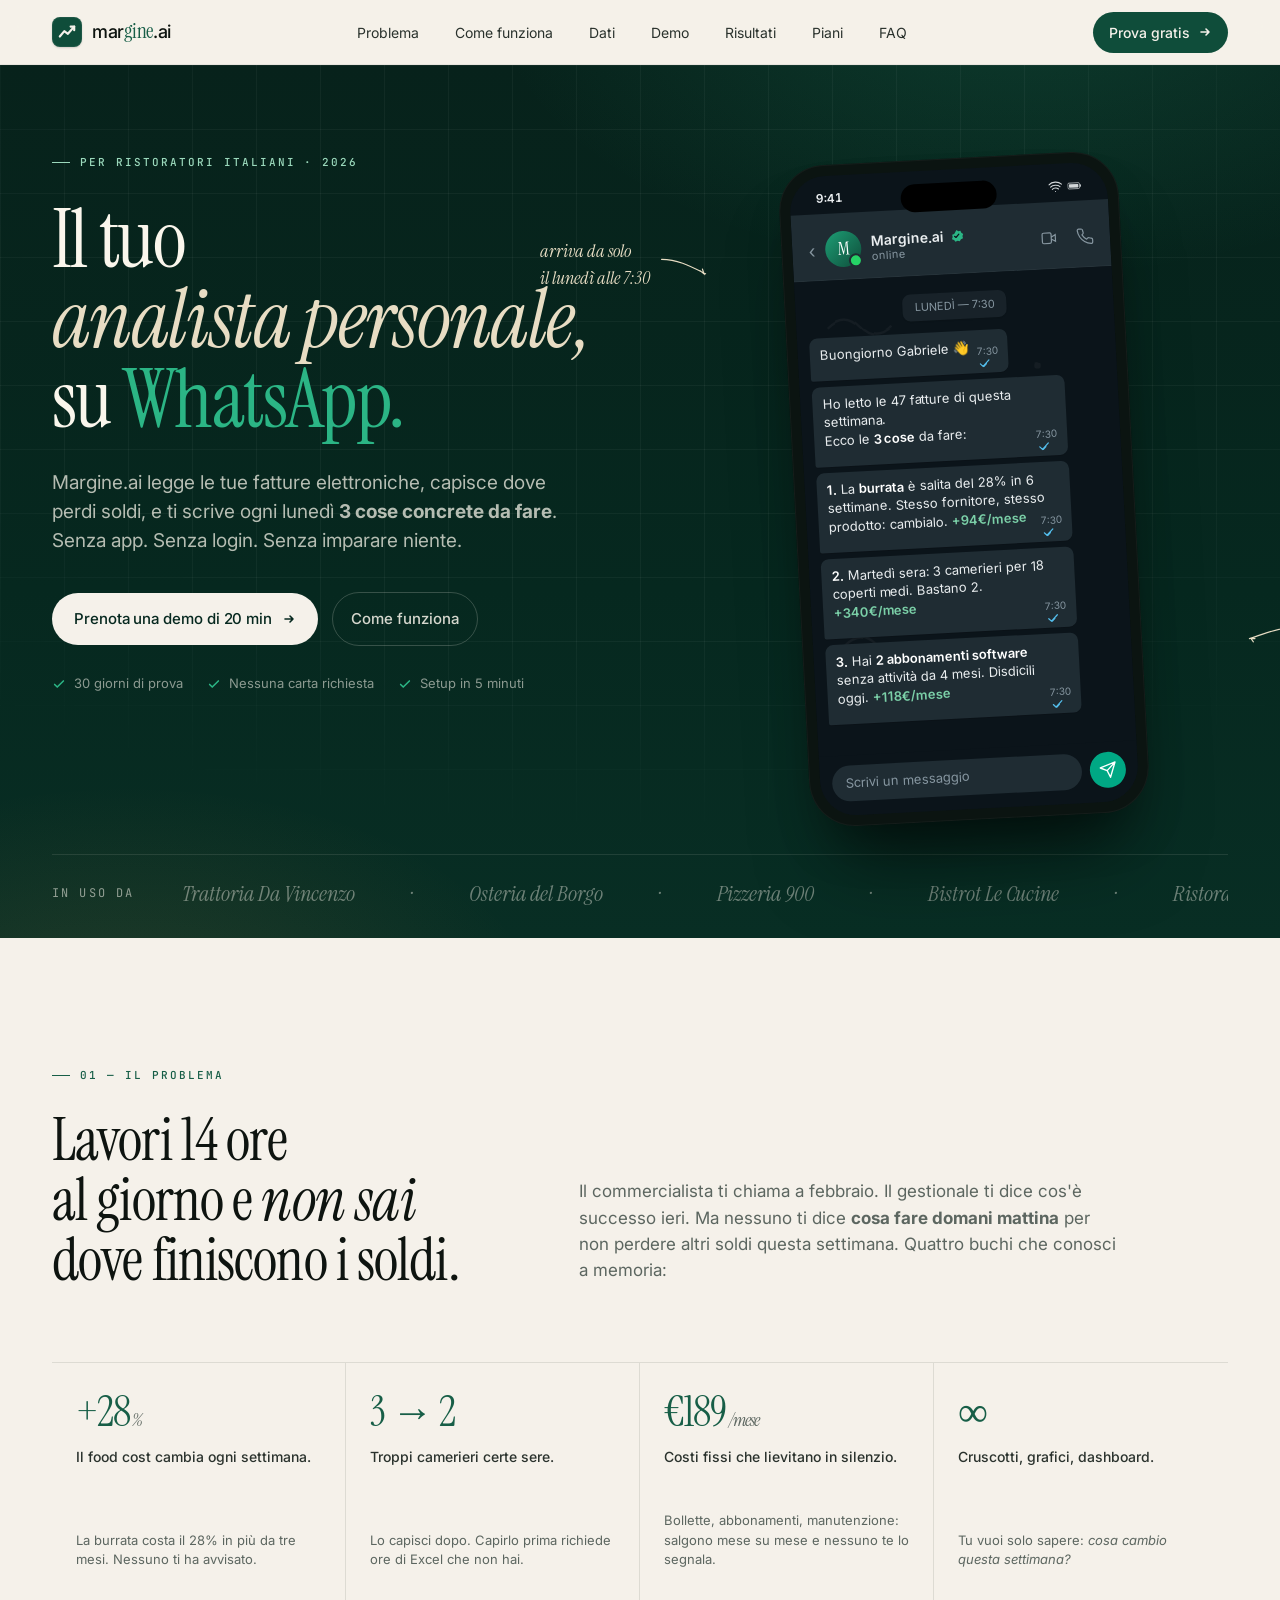
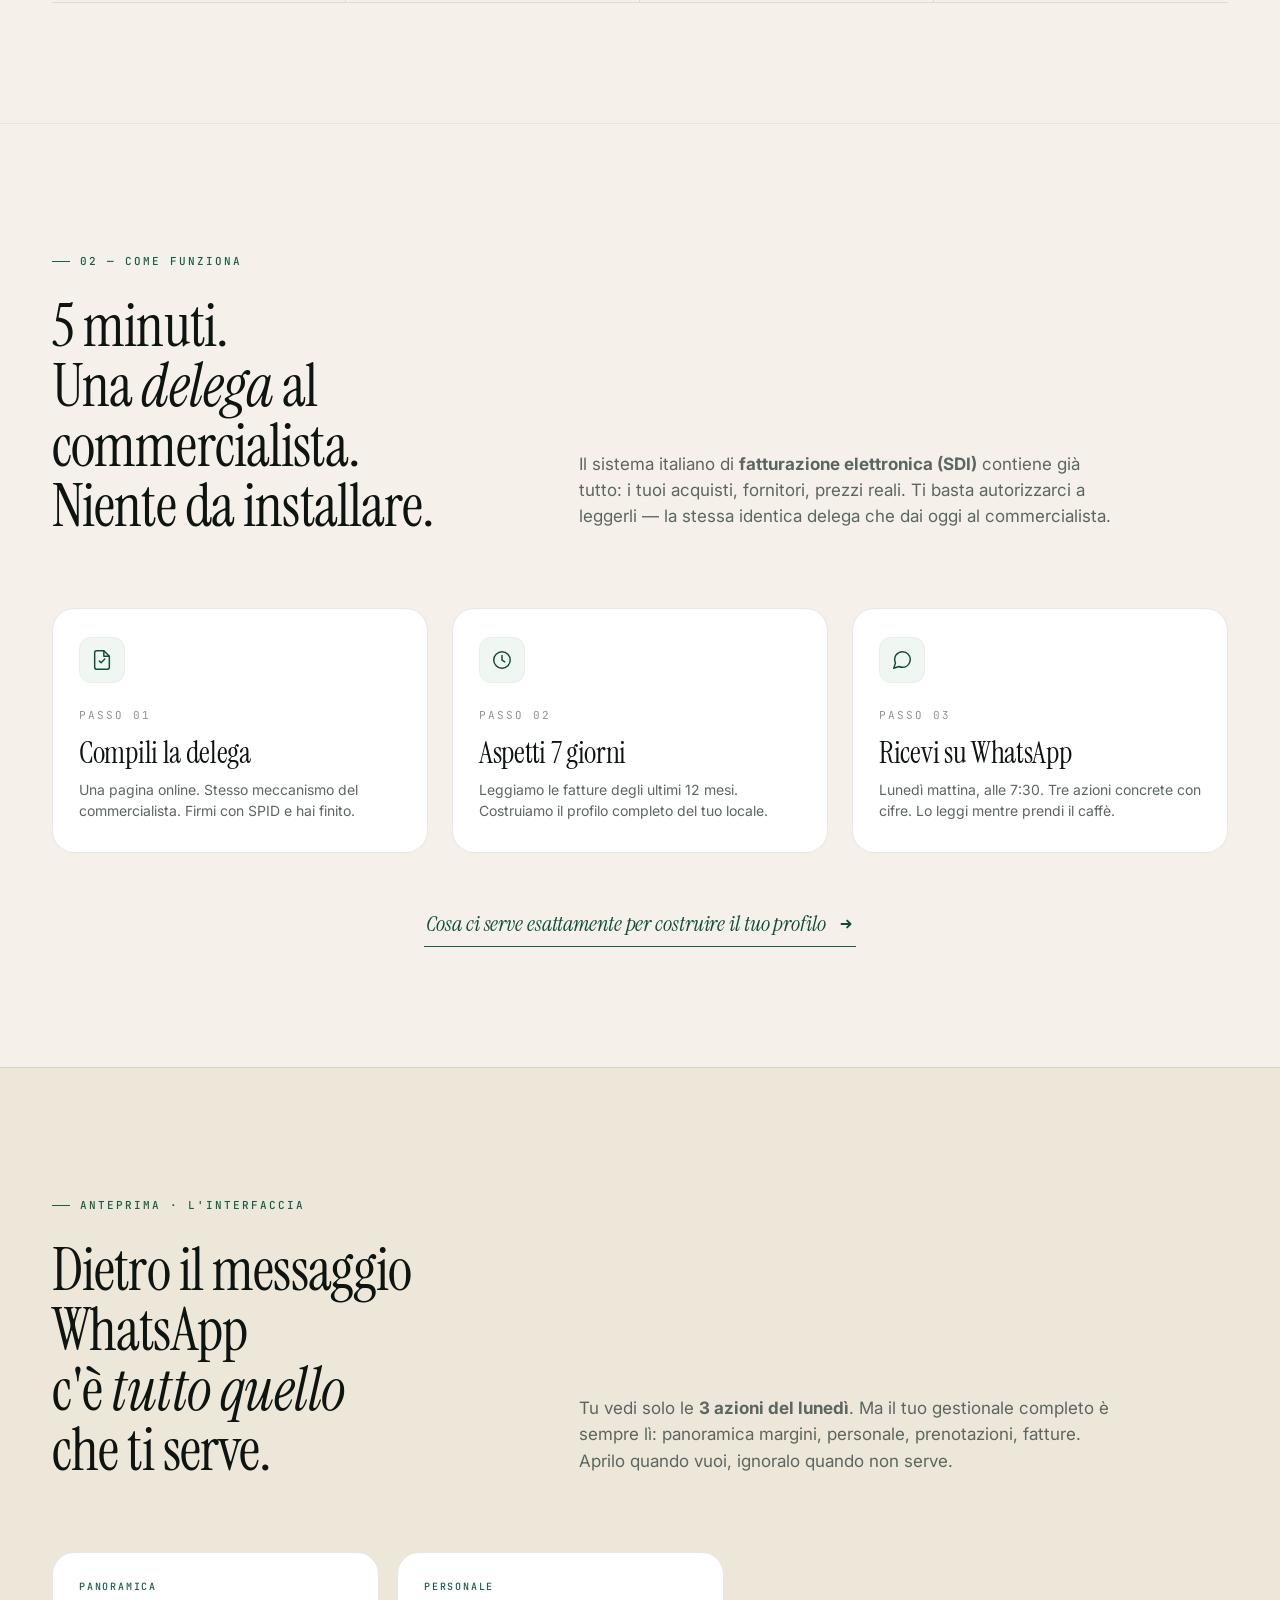
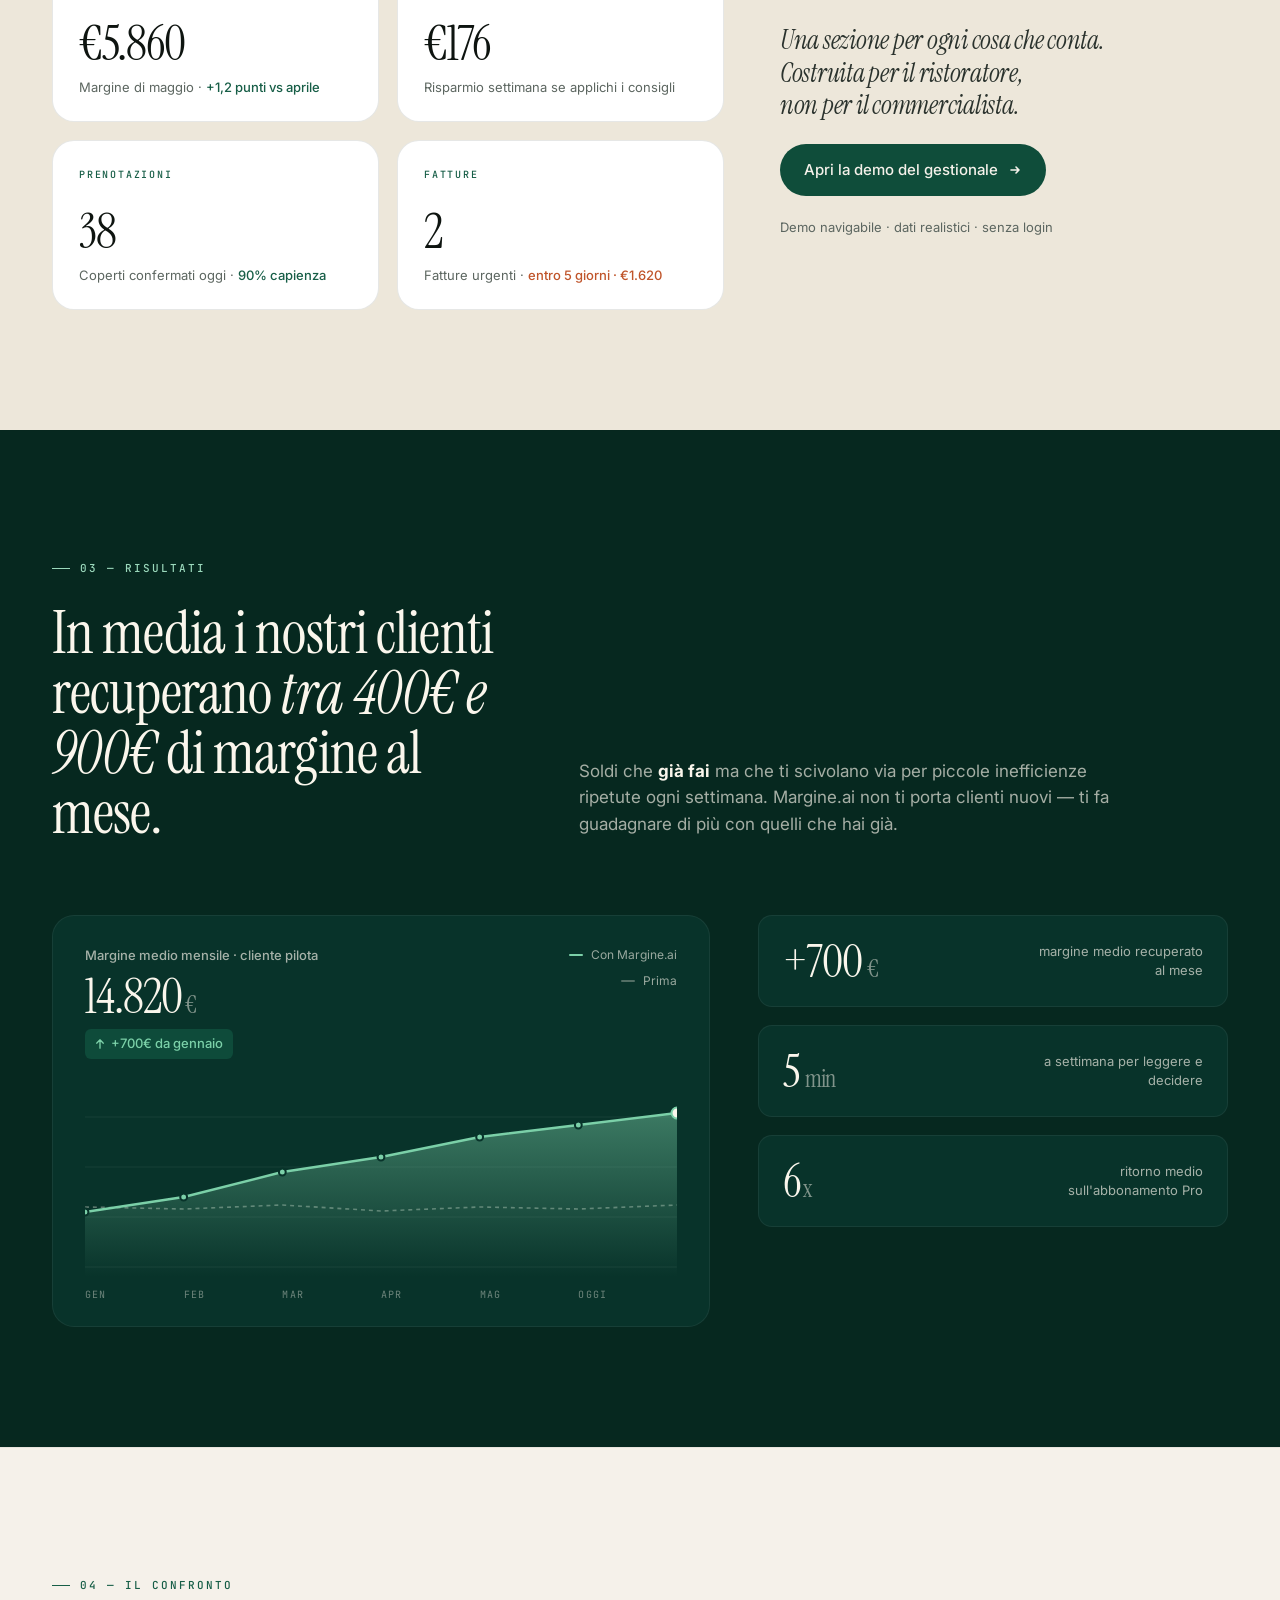
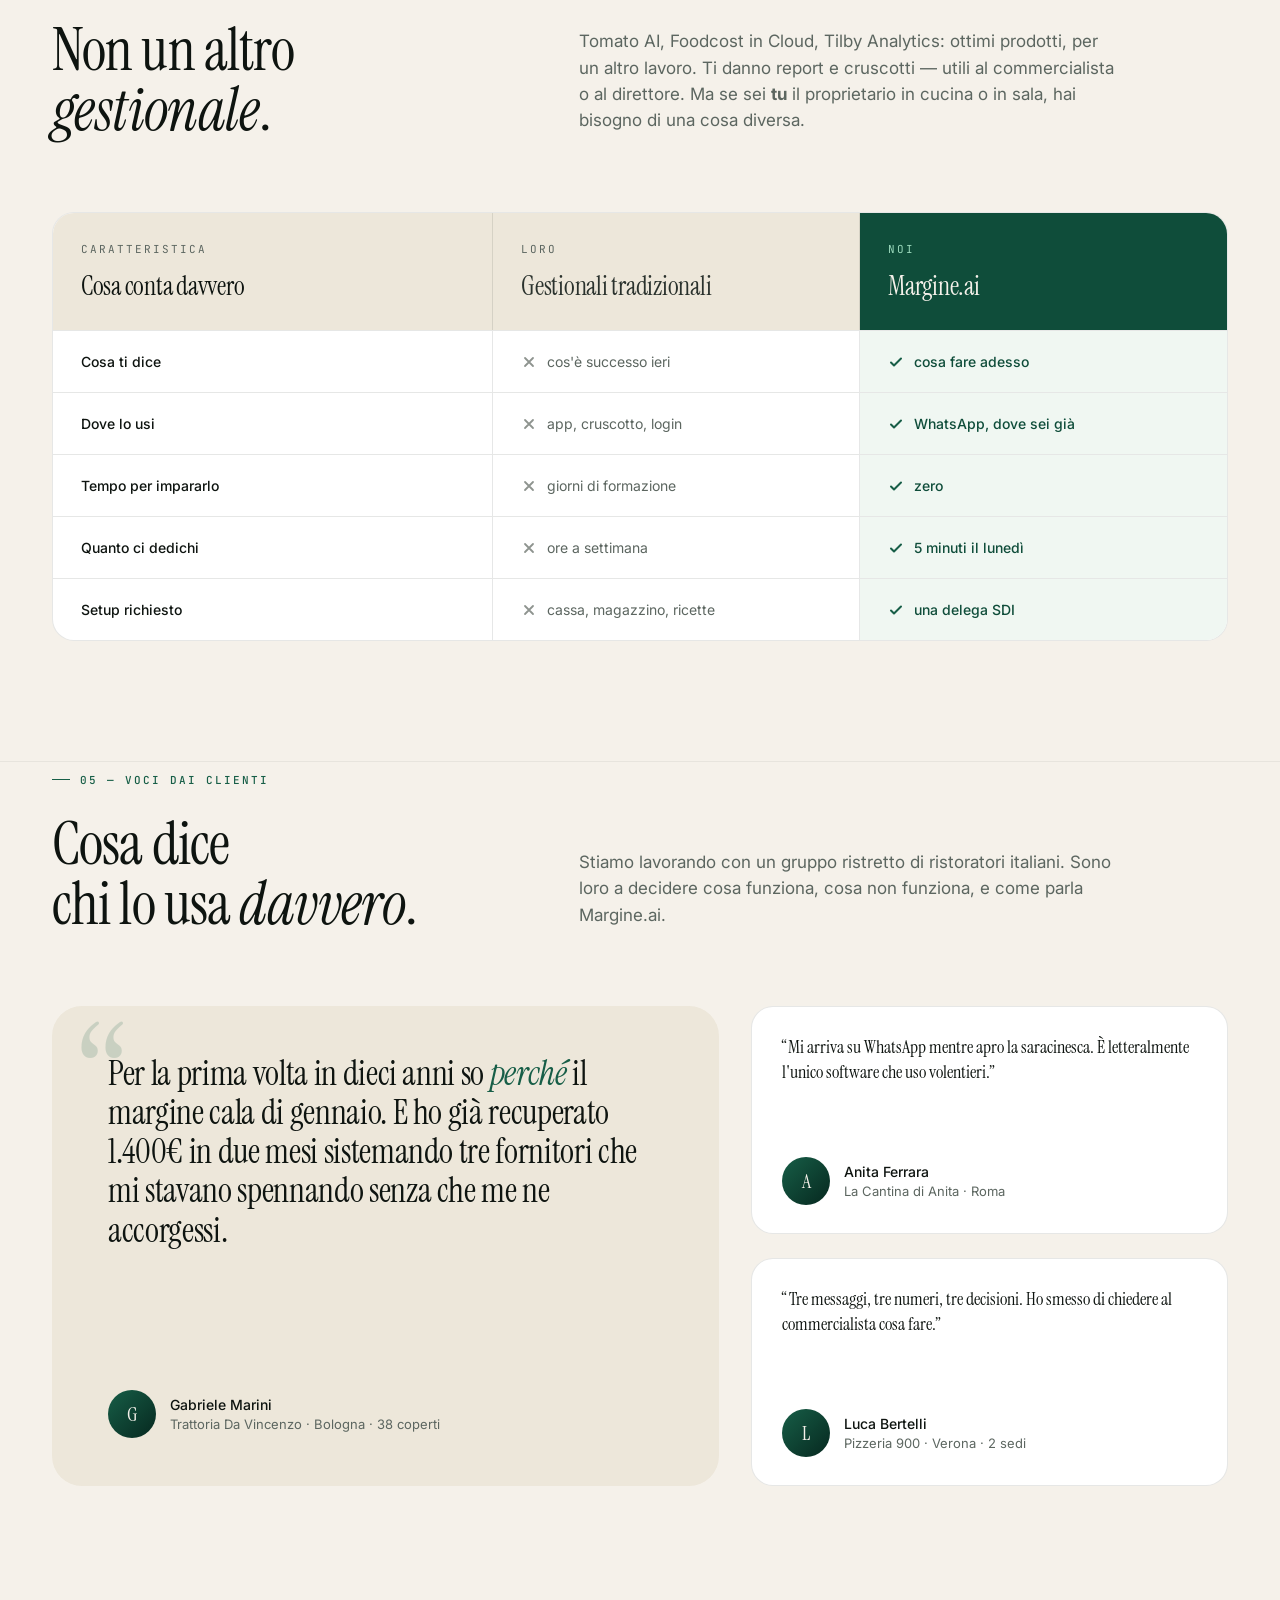
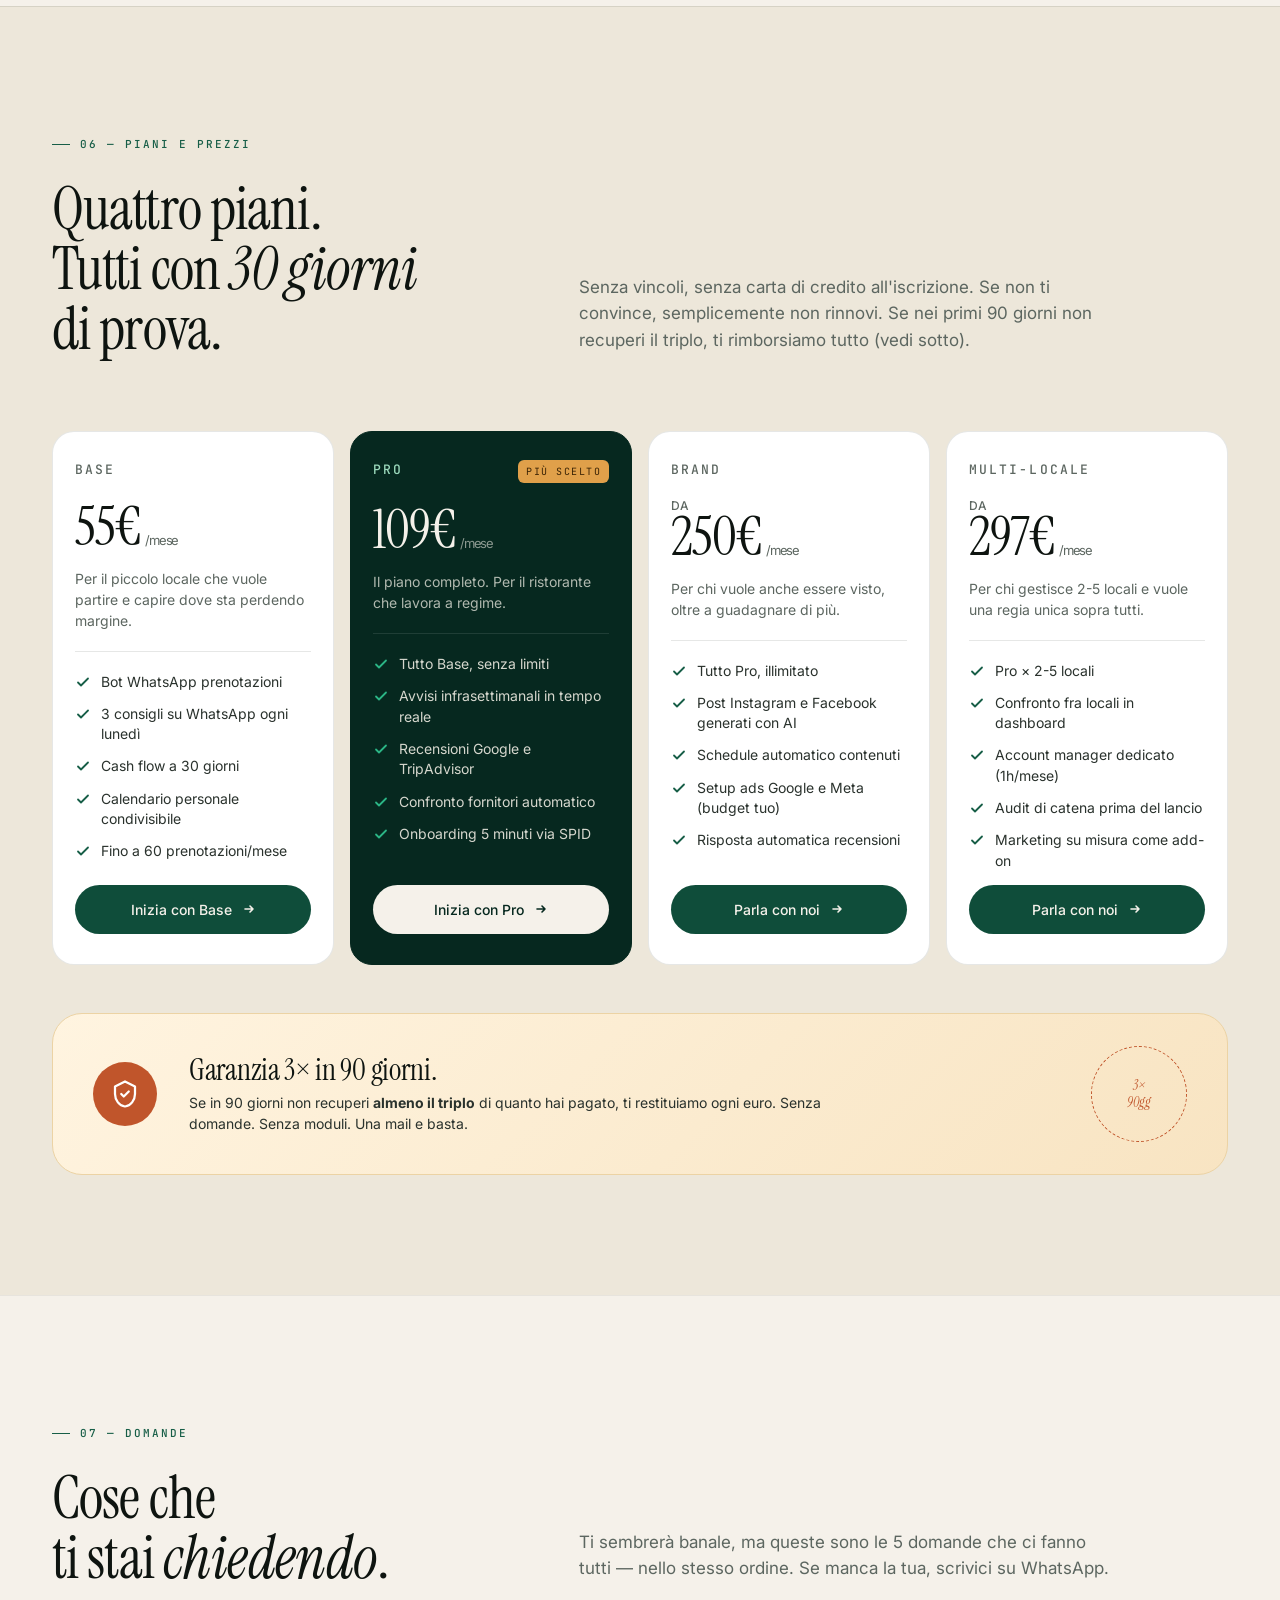
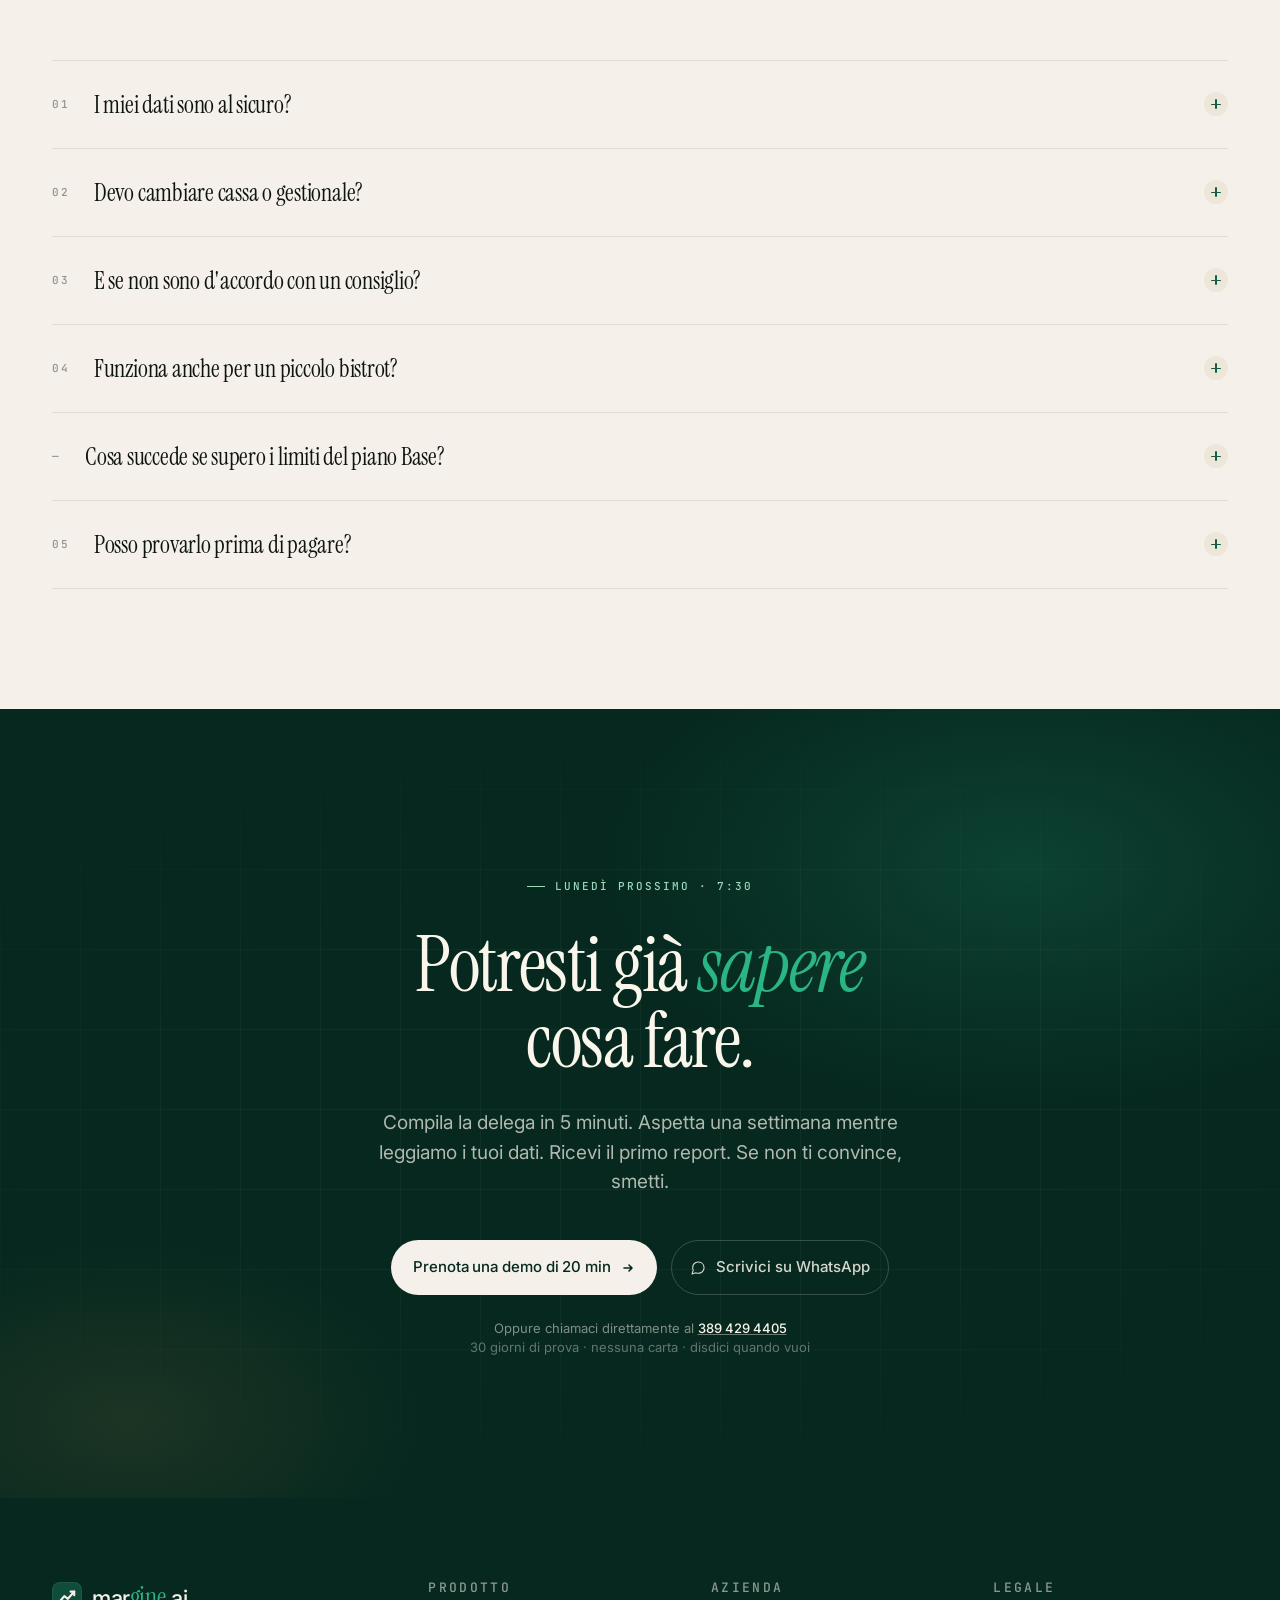
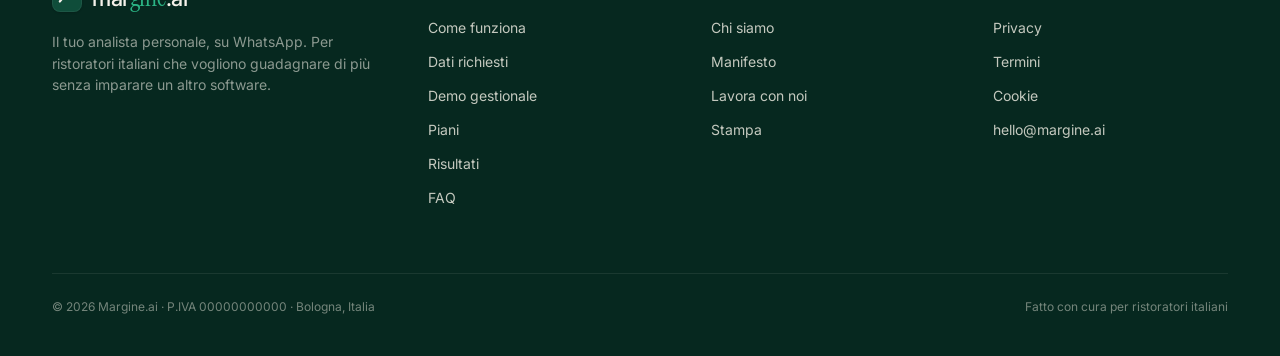
==== commit b964da40: "phone number" ====
--- a/index.html
+++ b/index.html
@@ -1656,17 +1656,19 @@
     <h2>Potresti già <em>sapere</em><br/>cosa fare.</h2>
     <p>Compila la delega in 5 minuti. Aspetta una settimana mentre leggiamo i tuoi dati. Ricevi il primo report. Se non ti convince, smetti.</p>
     <div class="final-cta">
-      <a href="mailto:hello@margine.ai?subject=Demo%20Margine.ai" class="btn-primary">
+      <a href="tel:+393894294405" class="btn-primary">
         Prenota una demo di 20 min
         <svg viewBox="0 0 14 14" fill="none"><path d="M3 7h8m-3-3l3 3-3 3" stroke="currentColor" stroke-width="1.6" stroke-linecap="round" stroke-linejoin="round"/></svg>
       </a>
-      <!-- TODO: sostituire +390000000000 col numero WhatsApp Business reale -->
-      <a href="https://wa.me/390000000000" class="btn-ghost">
+      <a href="https://wa.me/393894294405" class="btn-ghost">
         <svg viewBox="0 0 24 24" fill="none" width="16" height="16"><path d="M21 11.5a8.38 8.38 0 01-.9 3.8 8.5 8.5 0 01-7.6 4.7 8.38 8.38 0 01-3.8-.9L3 21l1.9-5.7a8.38 8.38 0 01-.9-3.8 8.5 8.5 0 014.7-7.6 8.38 8.38 0 013.8-.9h.5a8.48 8.48 0 018 8v.5z" stroke="currentColor" stroke-width="1.6" stroke-linecap="round" stroke-linejoin="round"/></svg>
         Scrivici su WhatsApp
       </a>
     </div>
-    <div class="final-meta">30 giorni di prova · nessuna carta · disdici quando vuoi</div>
+    <div class="final-meta">
+      Oppure chiamaci direttamente al <a href="tel:+393894294405" style="color:#FAF6EC;text-decoration:underline;text-decoration-color:rgba(250,246,236,0.4);font-weight:500">389 429 4405</a><br/>
+      <span style="opacity:0.75">30 giorni di prova · nessuna carta · disdici quando vuoi</span>
+    </div>
   </div>
 </section>
 
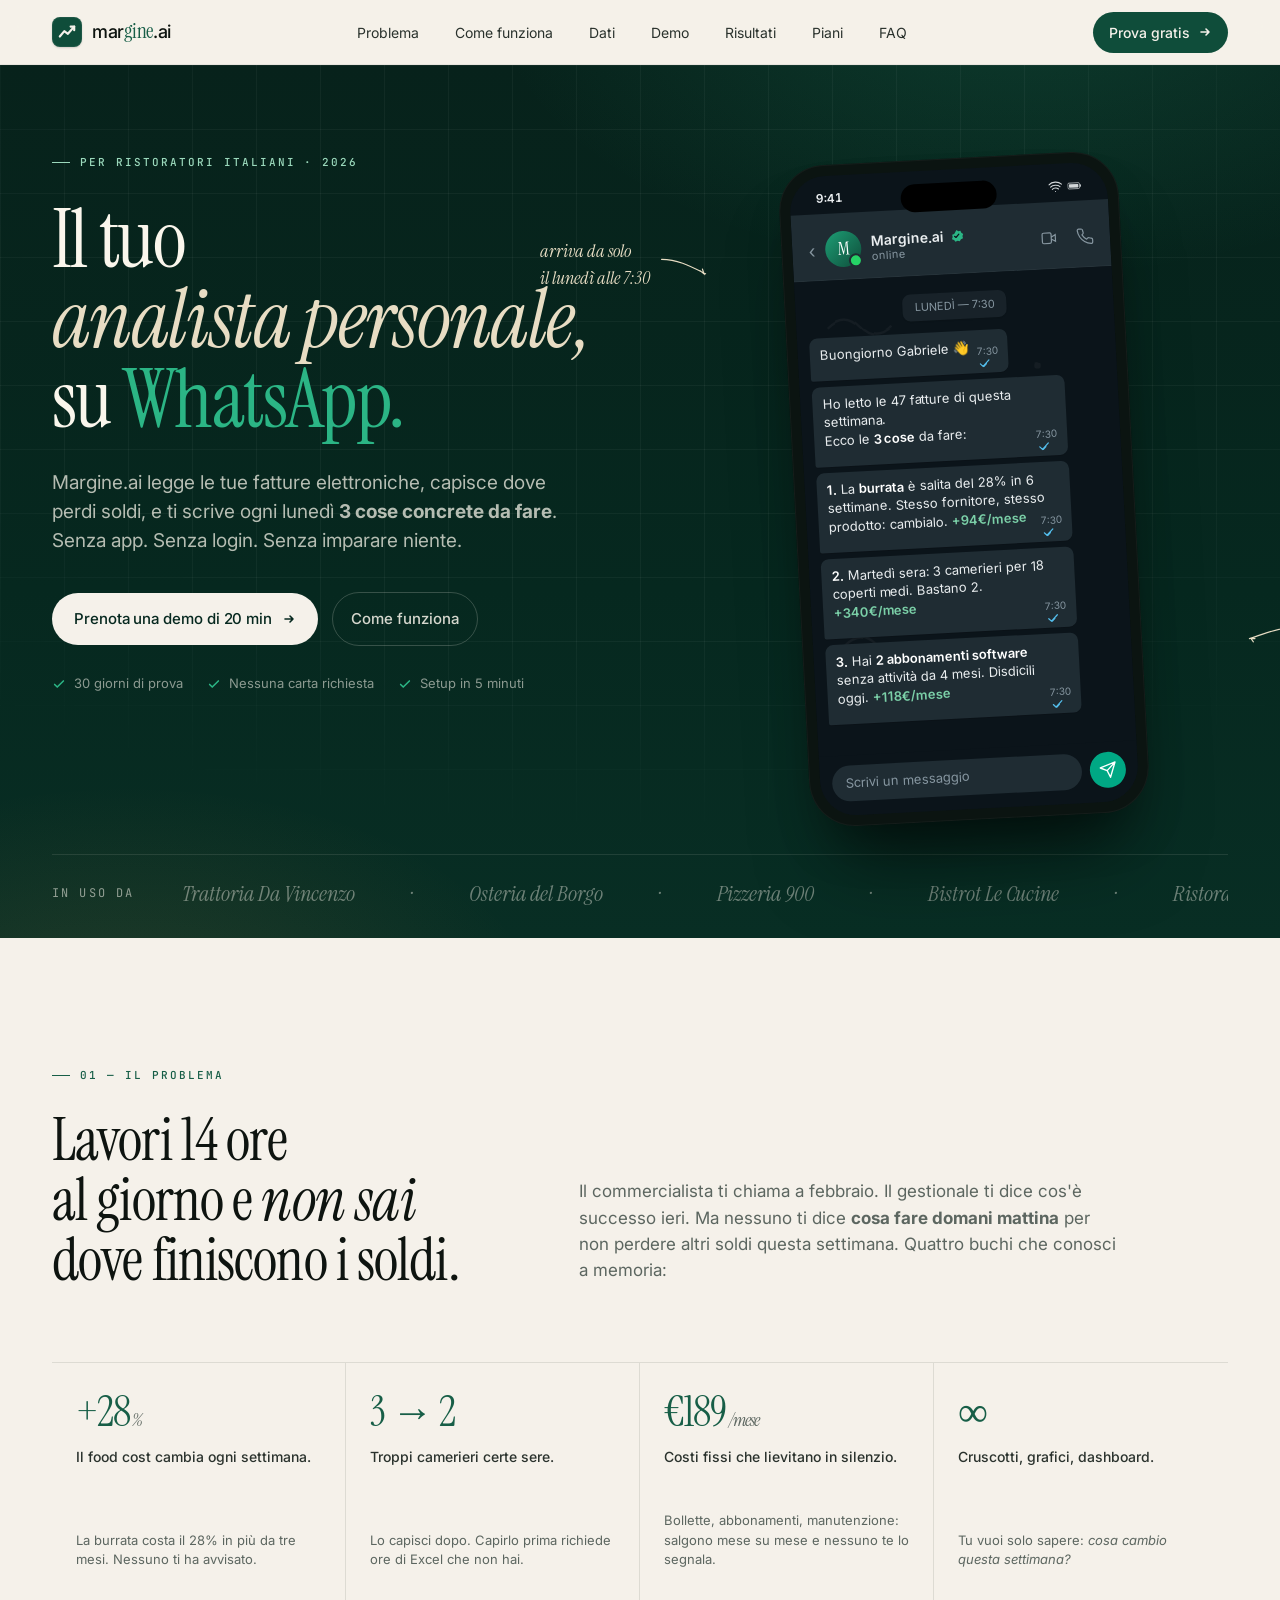
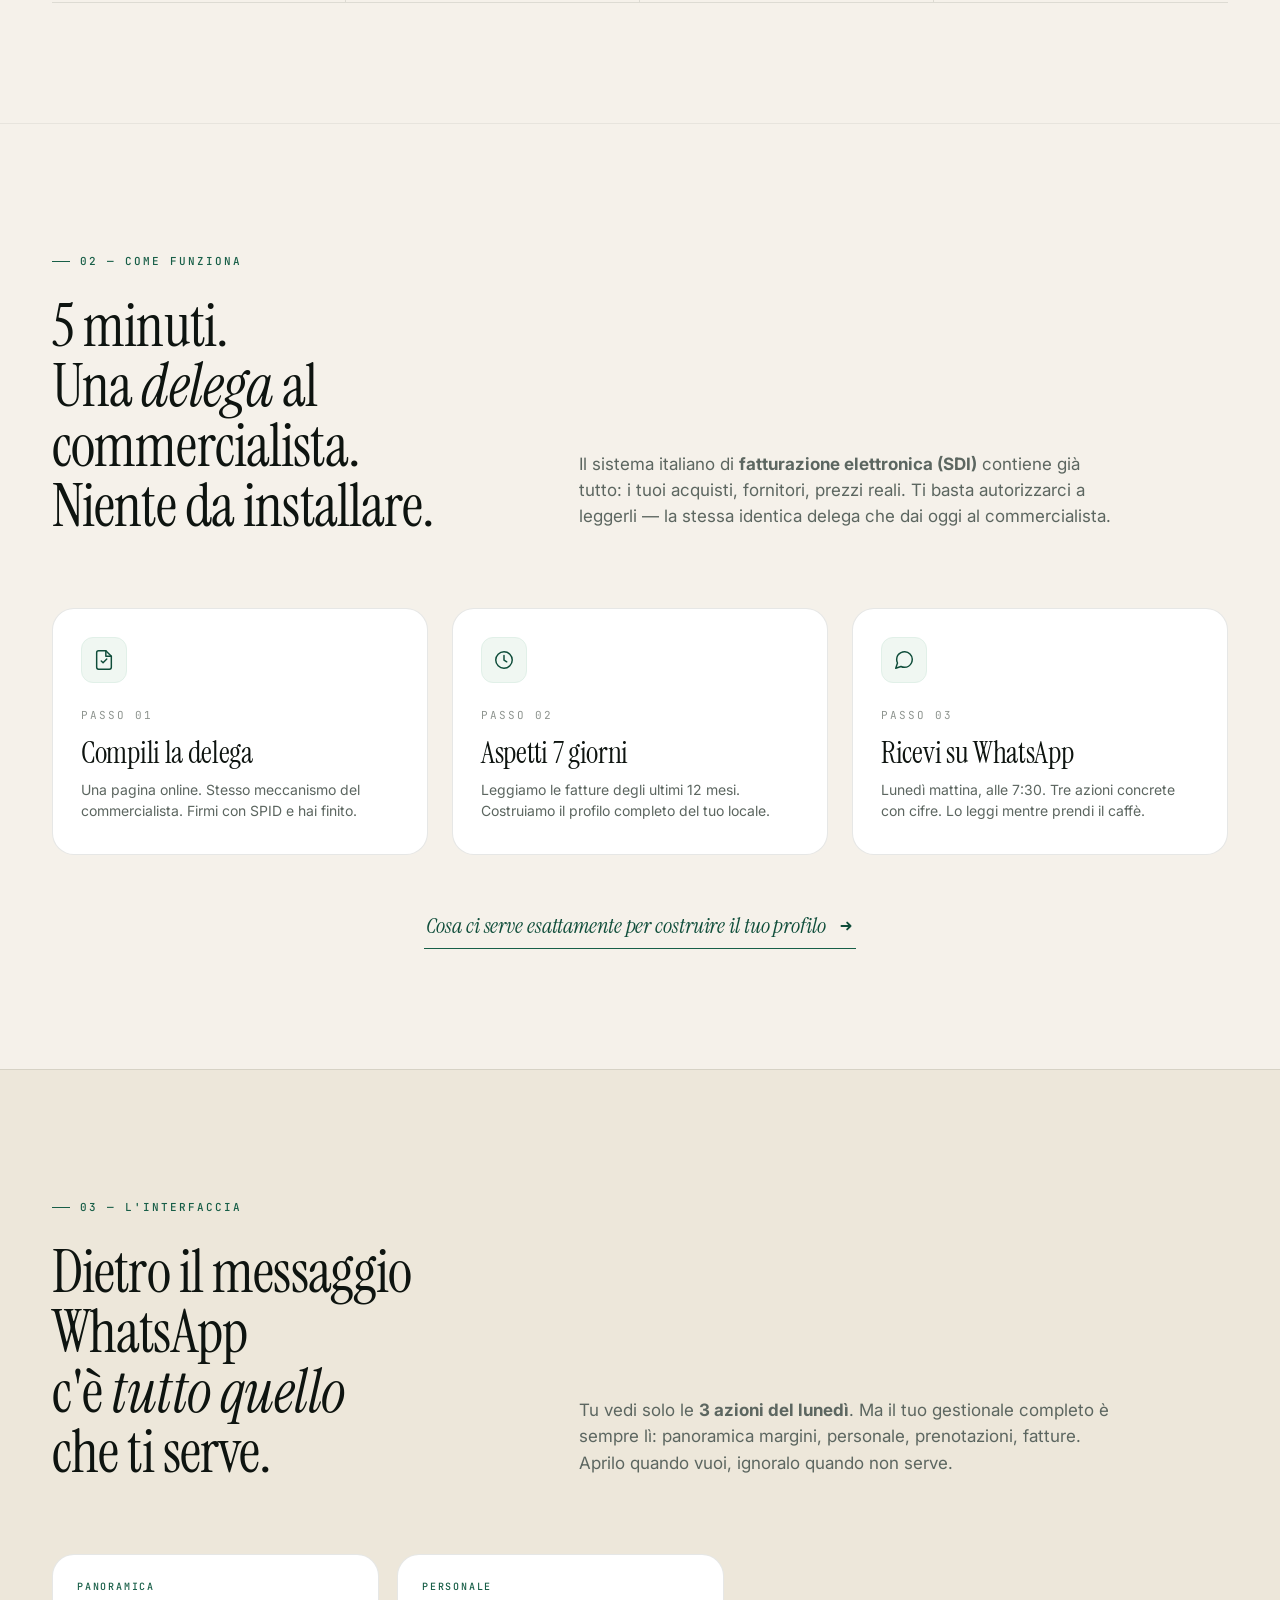
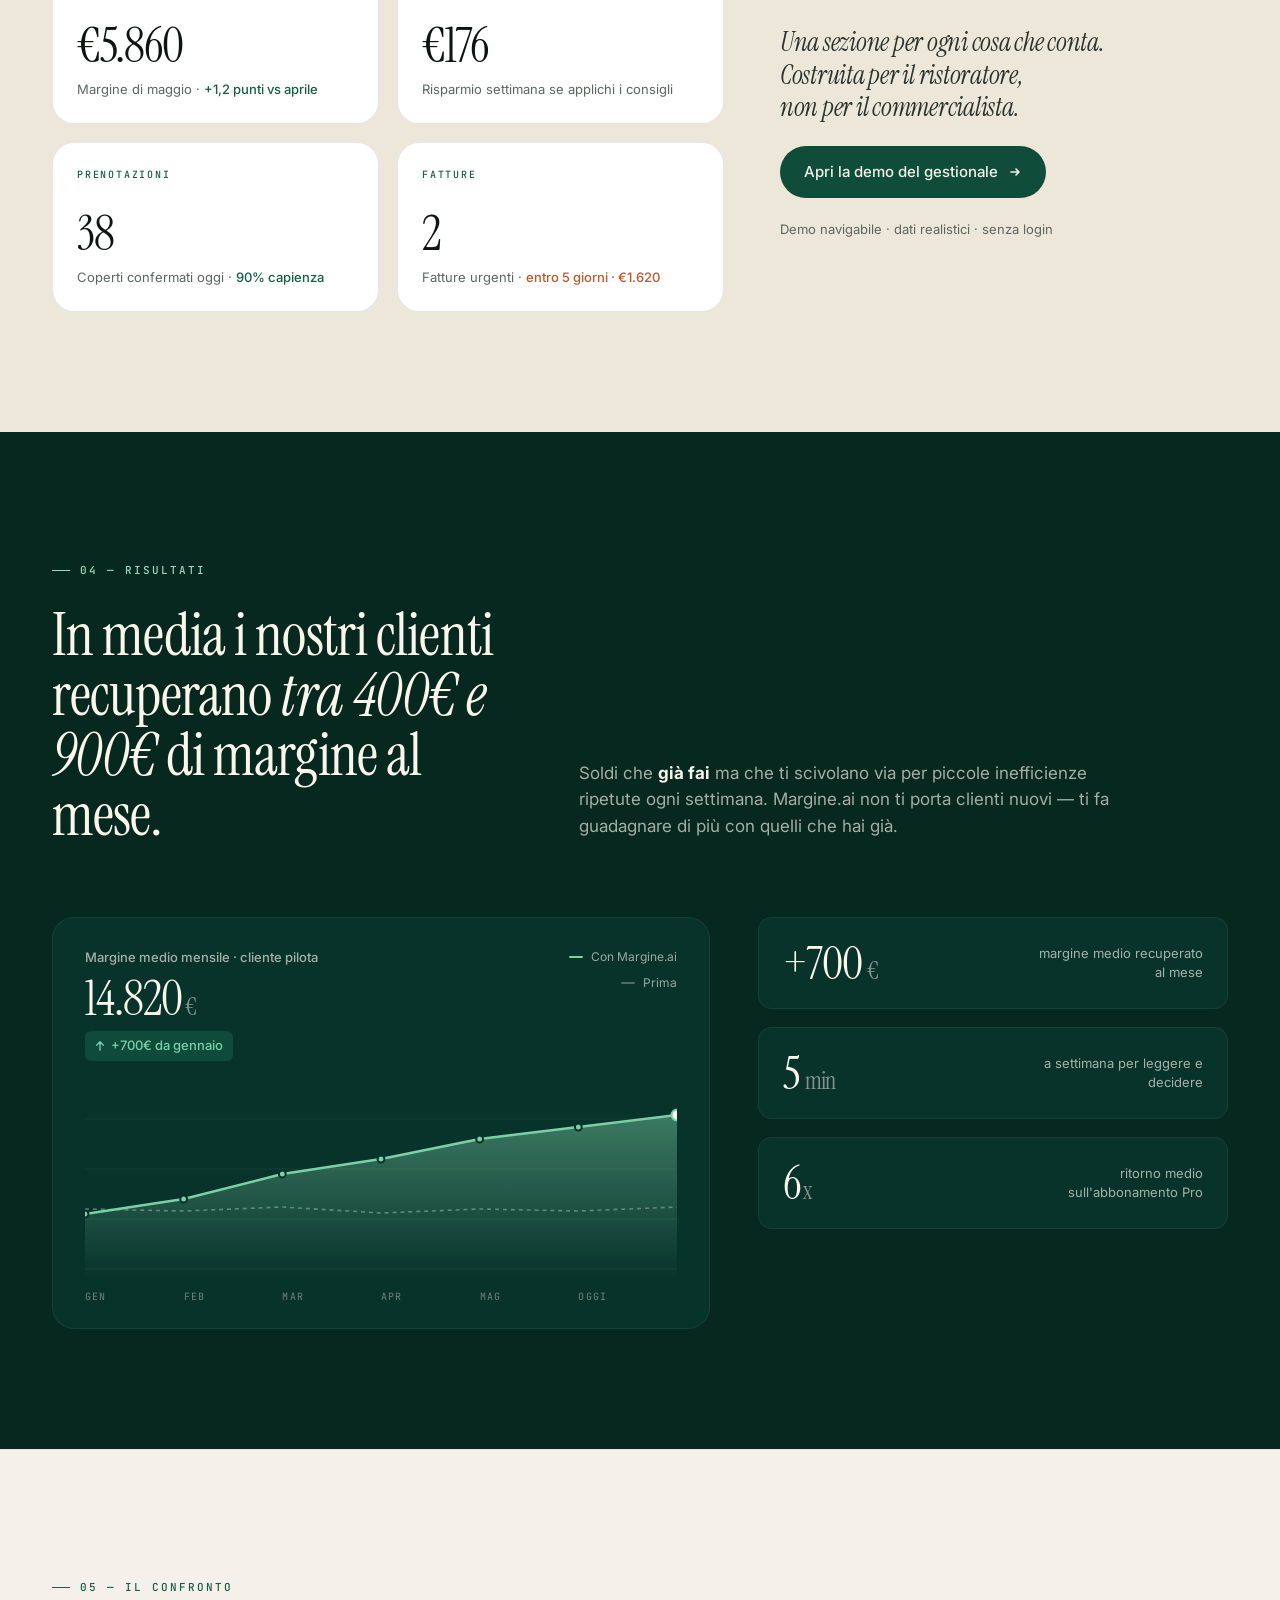
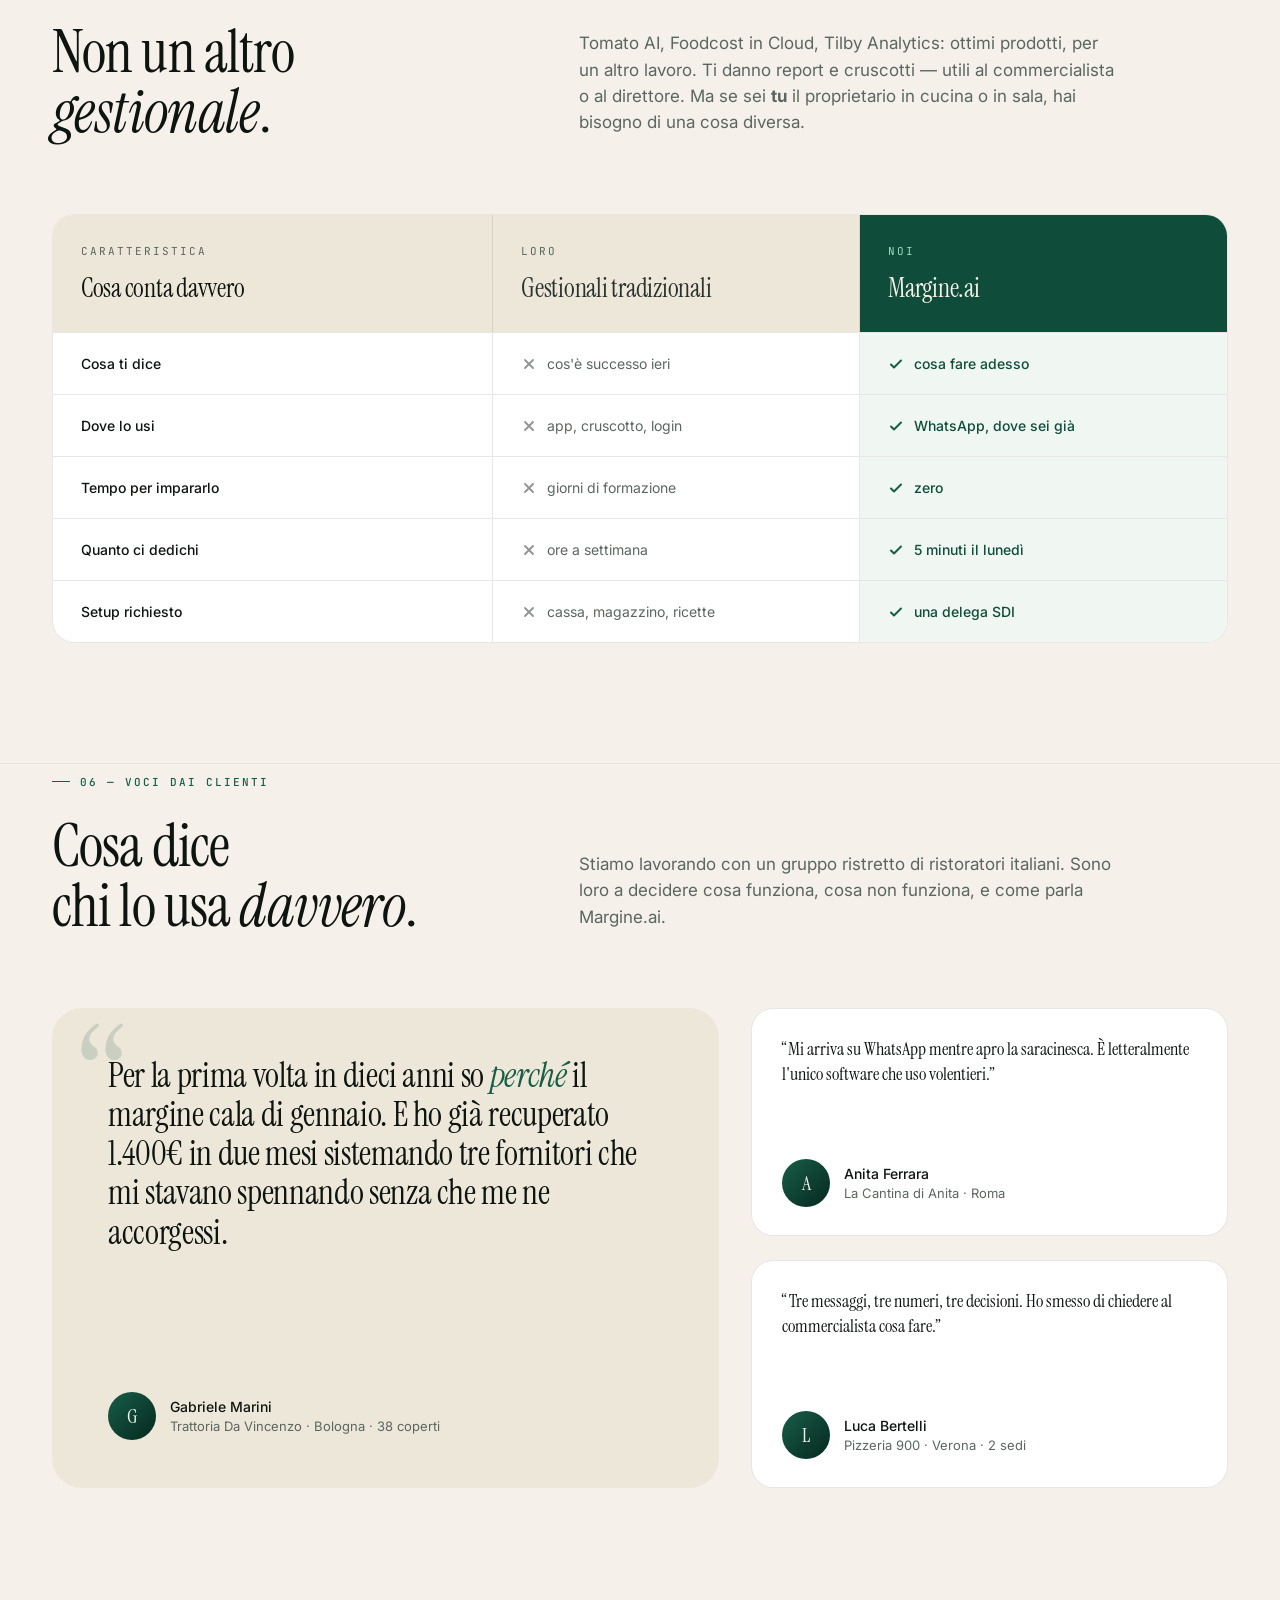
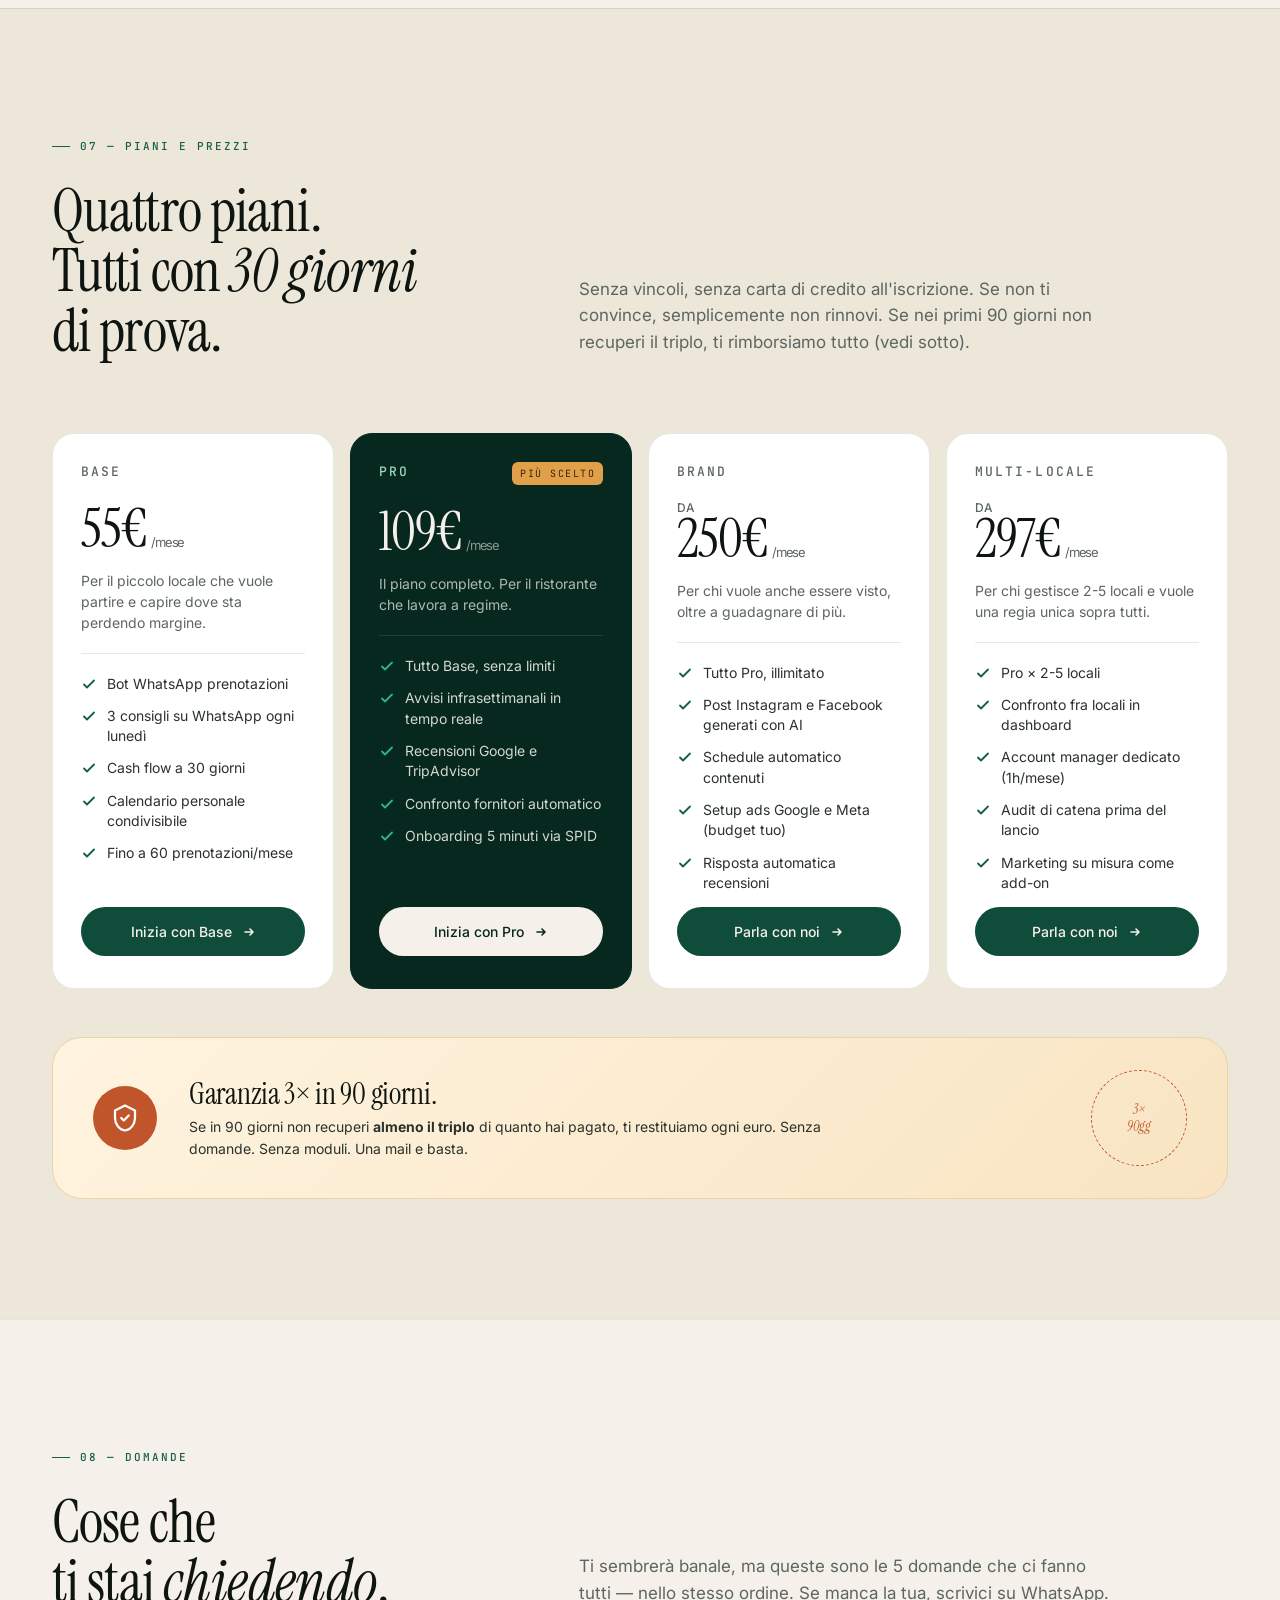
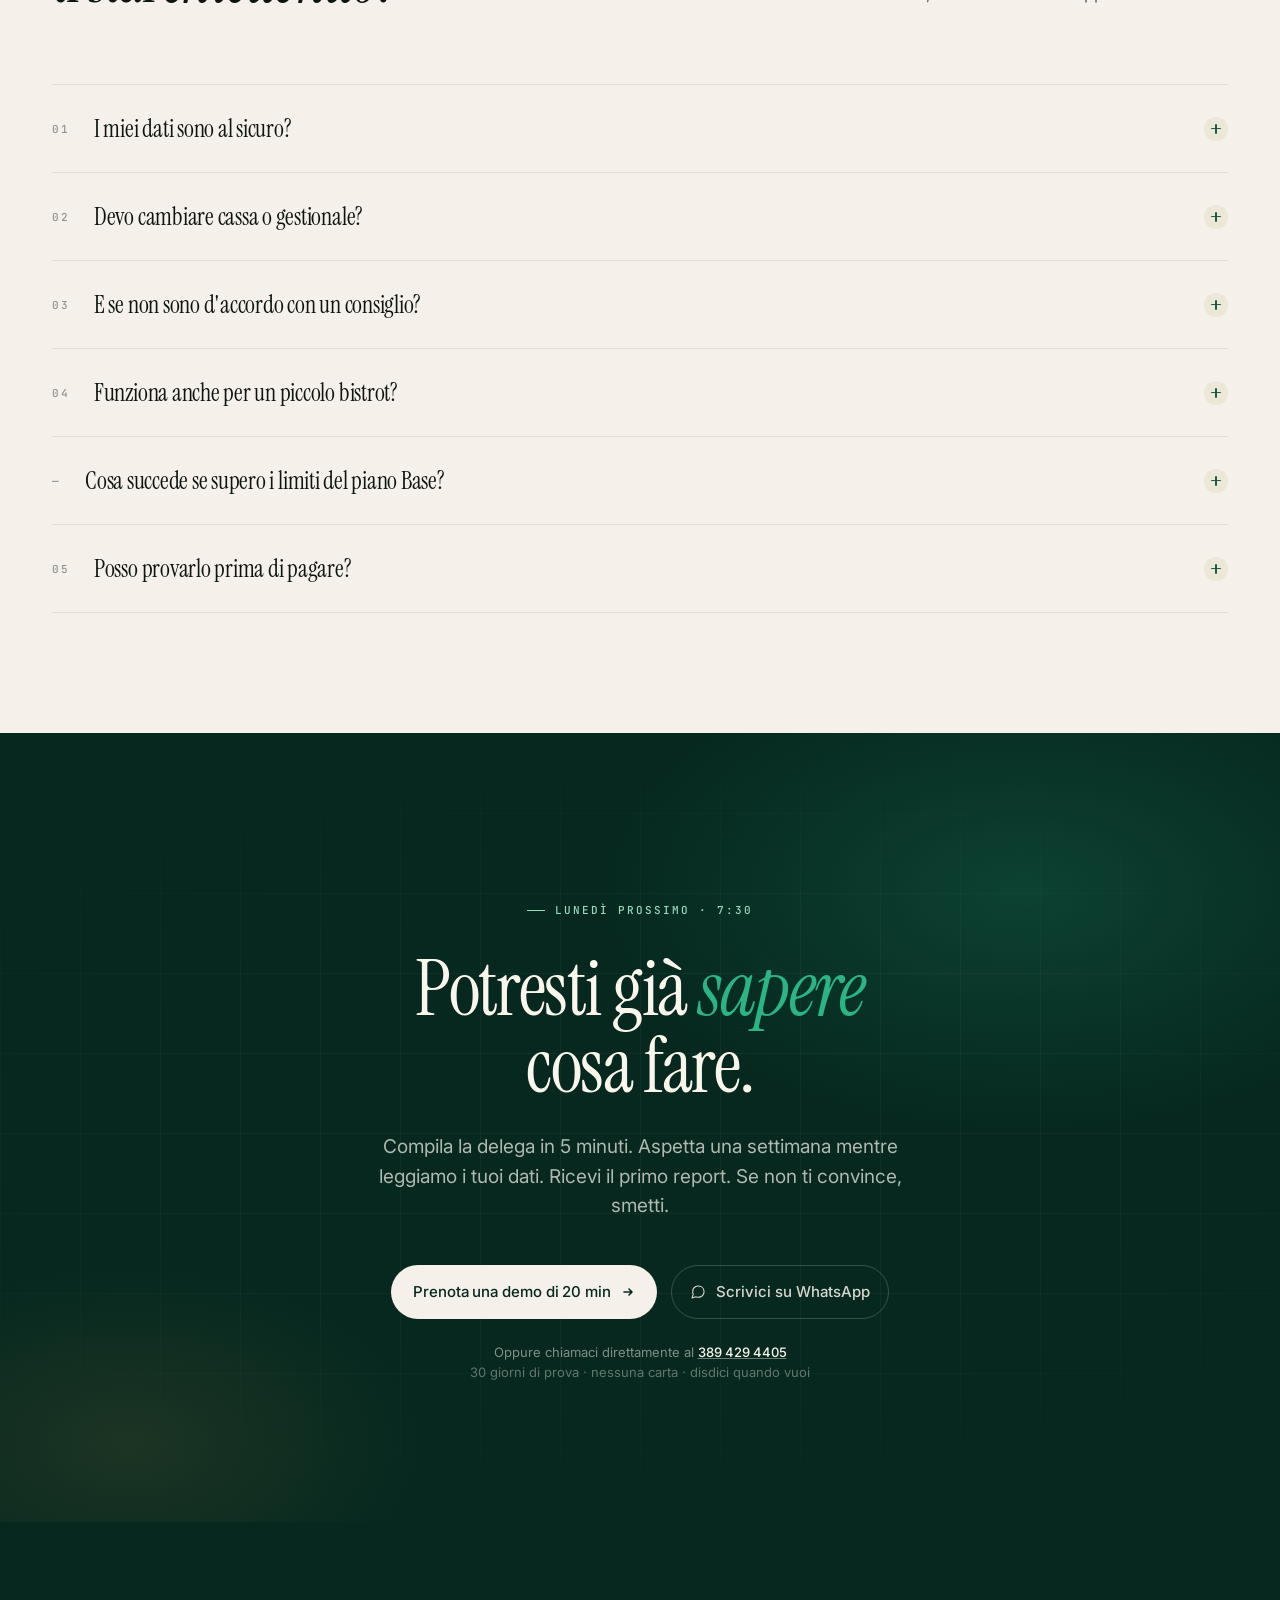
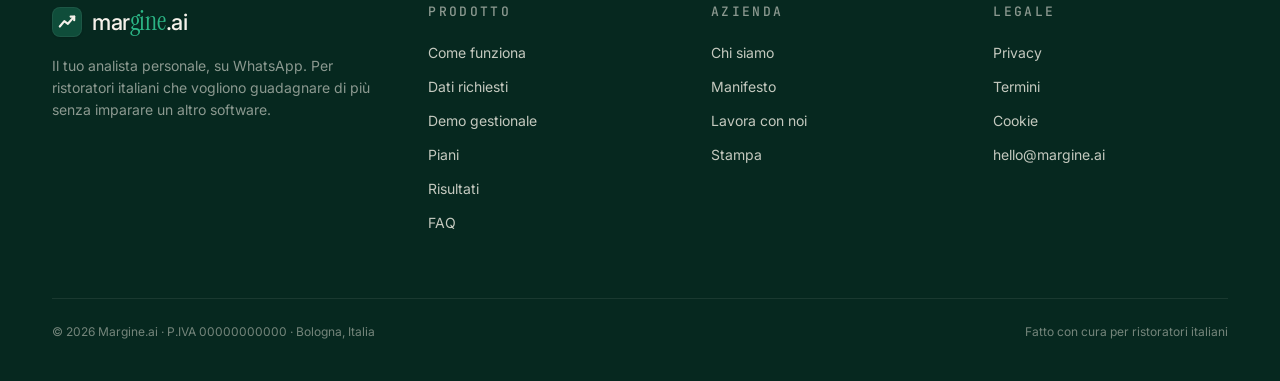
==== commit 2f63d1ad: "round 1" ====
--- a/index.html
+++ b/index.html
@@ -421,7 +421,7 @@
   background:#fff;
   border:1px solid var(--line);
   border-radius:var(--radius-l);
-  padding:28px 26px 30px;
+  padding:28px 28px 32px;
   position:relative;
   transition:transform .25s, box-shadow .25s;
 }
@@ -573,7 +573,7 @@
 .plan{
   background:#fff;border:1px solid var(--line);
   border-radius:var(--radius-l);
-  padding:28px 22px 30px;
+  padding:28px 28px 32px;
   display:flex;flex-direction:column;gap:14px;
   transition:transform .25s, box-shadow .25s, border-color .25s;
   position:relative;
@@ -713,7 +713,7 @@
 .demo-tile{
   background:#fff;border:1px solid var(--line);
   border-radius:var(--radius-l);
-  padding:26px 26px 24px;
+  padding:24px 24px 24px;
   display:flex;flex-direction:column;gap:10px;
   transition:transform .25s, box-shadow .25s, border-color .25s;
   position:relative;overflow:hidden;
@@ -900,7 +900,7 @@
 
   /* Steps */
   .steps{gap:16px}
-  .step{padding:24px 22px 26px;border-radius:18px}
+  .step{padding:24px 24px 28px;border-radius:16px}
   .step h3{font-size:24px}
 
   /* ROI */
@@ -956,7 +956,7 @@
   }
 
   /* Quotes */
-  .quote-big{padding:30px 24px;min-height:auto;border-radius:22px}
+  .quote-big{padding:32px 24px;min-height:auto;border-radius:22px}
   .quote-big .mark{font-size:100px;top:8px;left:18px}
   .quote-big blockquote{font-size:24px}
   .quote-small{padding:22px 22px;border-radius:18px}
@@ -964,7 +964,7 @@
 
   /* Plans */
   .plans{gap:16px}
-  .plan{padding:26px 22px 28px;border-radius:18px}
+  .plan{padding:24px 24px 28px;border-radius:16px}
   .plan-price{font-size:48px}
   .plan-desc{min-height:auto}
 
@@ -1231,7 +1231,7 @@
   <div class="wrap">
     <div class="block-head reveal">
       <div class="left">
-        <span class="eyebrow">Anteprima · L'interfaccia</span>
+        <span class="eyebrow">03 — L'interfaccia</span>
         <h2 class="h-section">Dietro il messaggio WhatsApp<br/>c'è <em class="serif italic">tutto quello</em><br/>che ti serve.</h2>
       </div>
       <div class="right">
@@ -1280,7 +1280,7 @@
   <div class="wrap">
     <div class="block-head reveal">
       <div class="left">
-        <span class="eyebrow on-dark">03 — Risultati</span>
+        <span class="eyebrow on-dark">04 — Risultati</span>
         <h2 class="h-section">In media i nostri clienti recuperano <em class="serif italic">tra 400€ e 900€</em> di margine al mese.</h2>
       </div>
       <div class="right">
@@ -1365,7 +1365,7 @@
   <div class="wrap">
     <div class="block-head reveal">
       <div class="left">
-        <span class="eyebrow">04 — Il confronto</span>
+        <span class="eyebrow">05 — Il confronto</span>
         <h2 class="h-section">Non un altro<br/><em class="serif italic">gestionale</em>.</h2>
       </div>
       <div class="right">
@@ -1413,7 +1413,7 @@
   <div class="wrap">
     <div class="block-head reveal">
       <div class="left">
-        <span class="eyebrow">05 — Voci dai clienti</span>
+        <span class="eyebrow">06 — Voci dai clienti</span>
         <h2 class="h-section">Cosa dice<br/>chi lo usa <em class="serif italic">davvero</em>.</h2>
       </div>
       <div class="right">
@@ -1465,7 +1465,7 @@
   <div class="wrap">
     <div class="block-head reveal">
       <div class="left">
-        <span class="eyebrow">06 — Piani e prezzi</span>
+        <span class="eyebrow">07 — Piani e prezzi</span>
         <h2 class="h-section">Quattro piani.<br/>Tutti con <em class="serif italic">30 giorni</em><br/>di prova.</h2>
       </div>
       <div class="right">
@@ -1576,7 +1576,7 @@
   <div class="wrap">
     <div class="block-head reveal">
       <div class="left">
-        <span class="eyebrow">07 — Domande</span>
+        <span class="eyebrow">08 — Domande</span>
         <h2 class="h-section">Cose che<br/>ti stai <em class="serif italic">chiedendo</em>.</h2>
       </div>
       <div class="right">
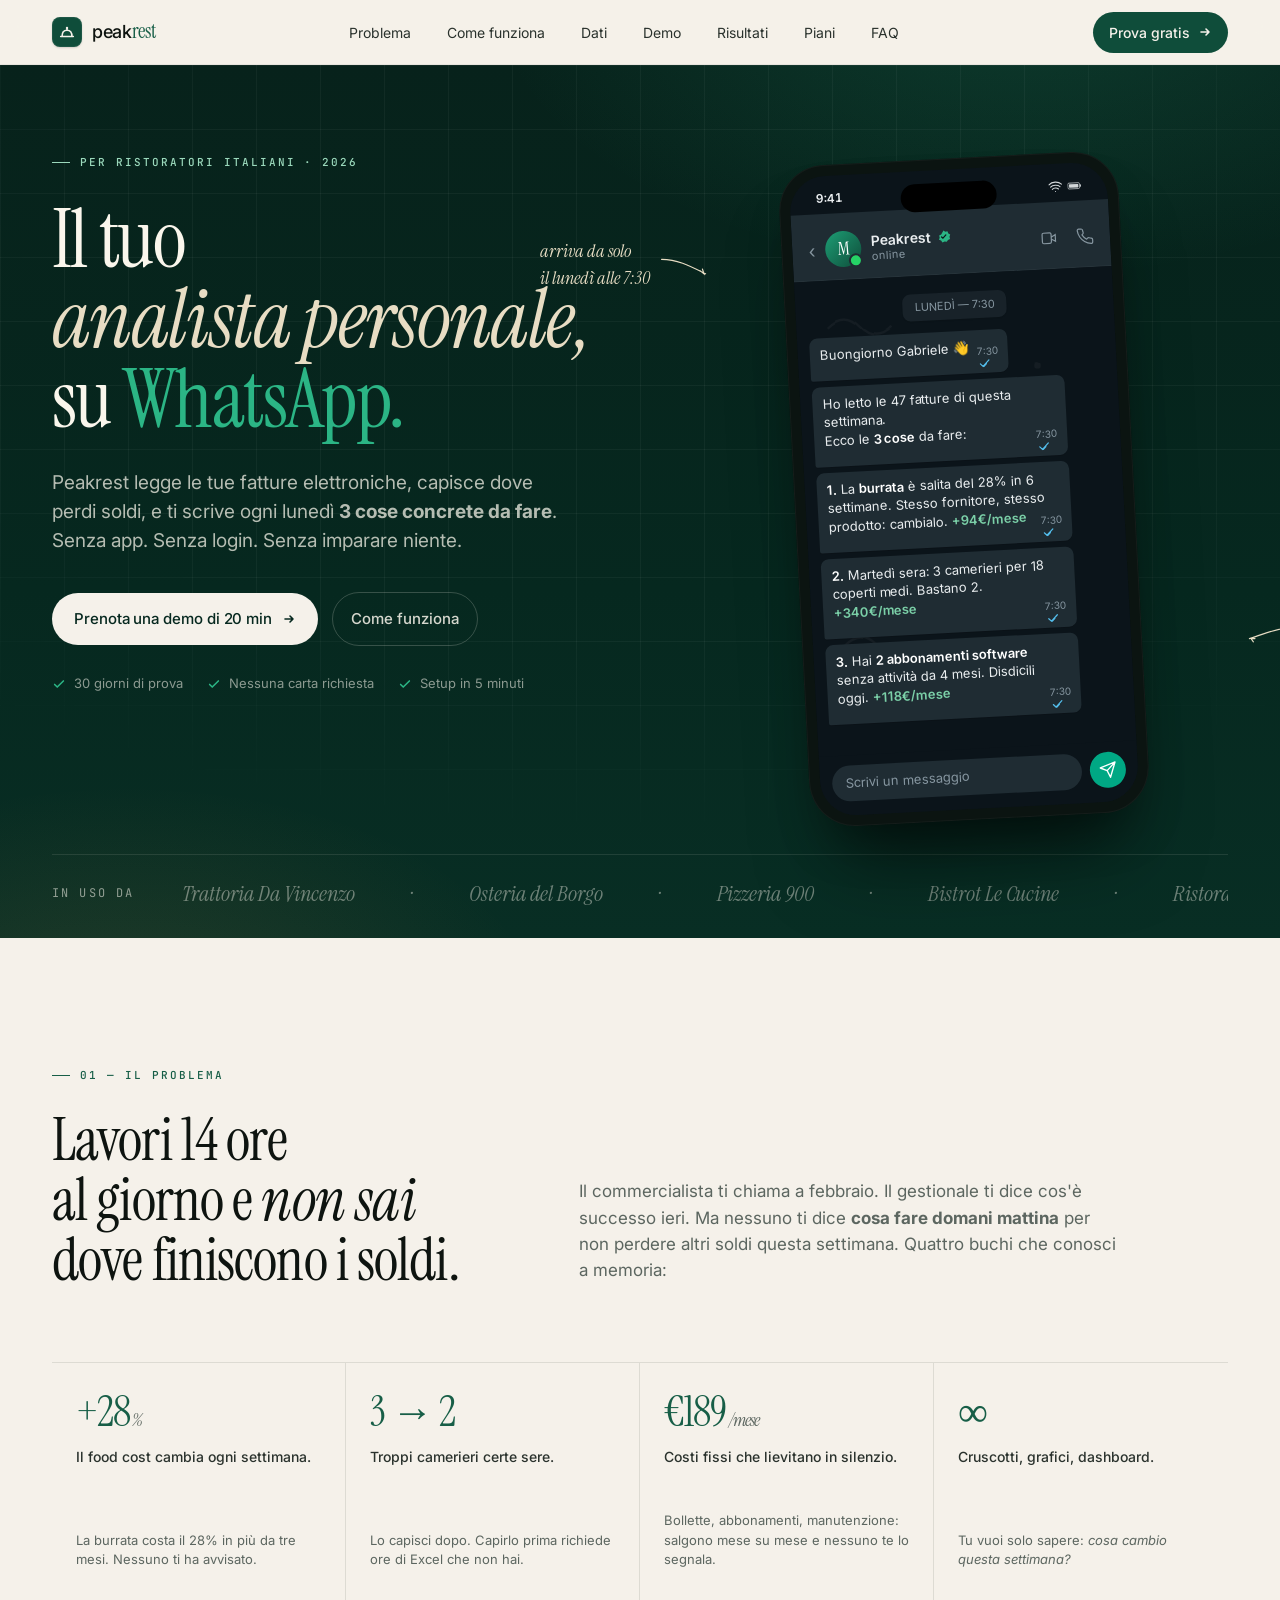
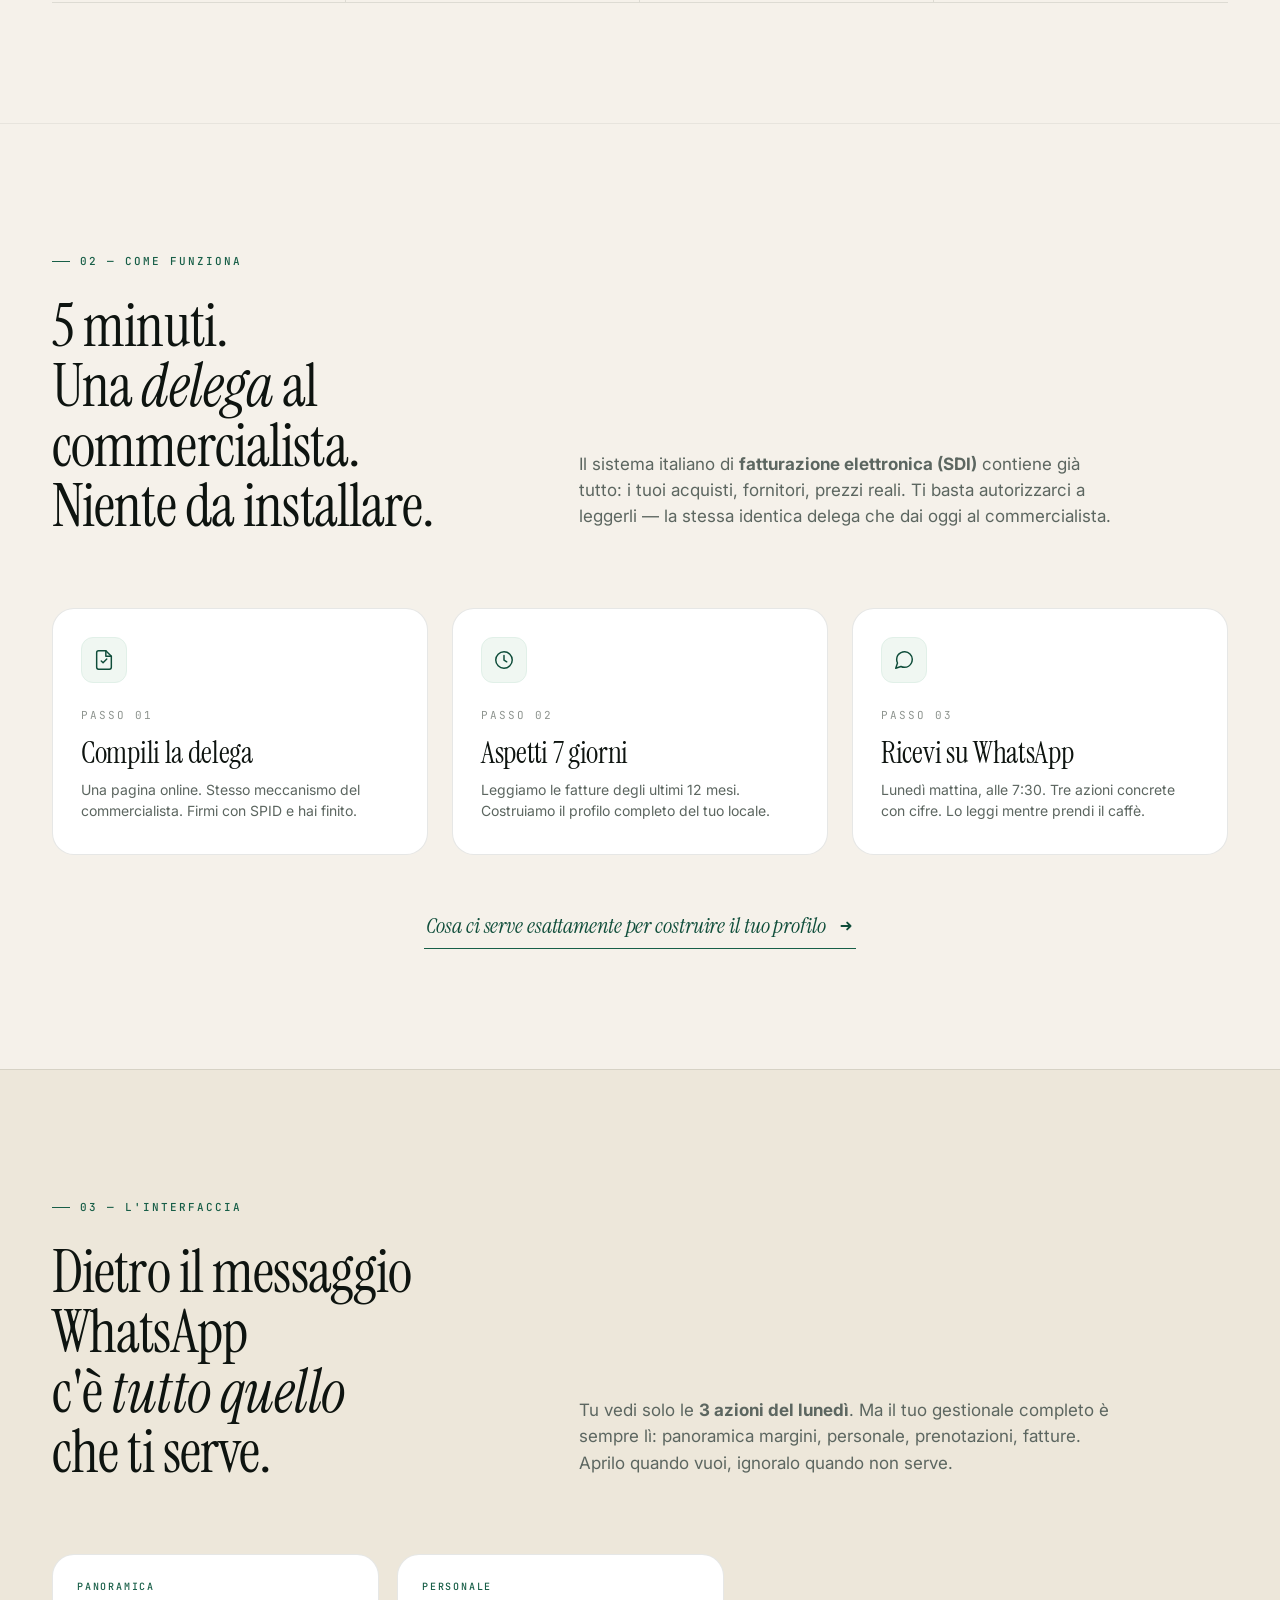
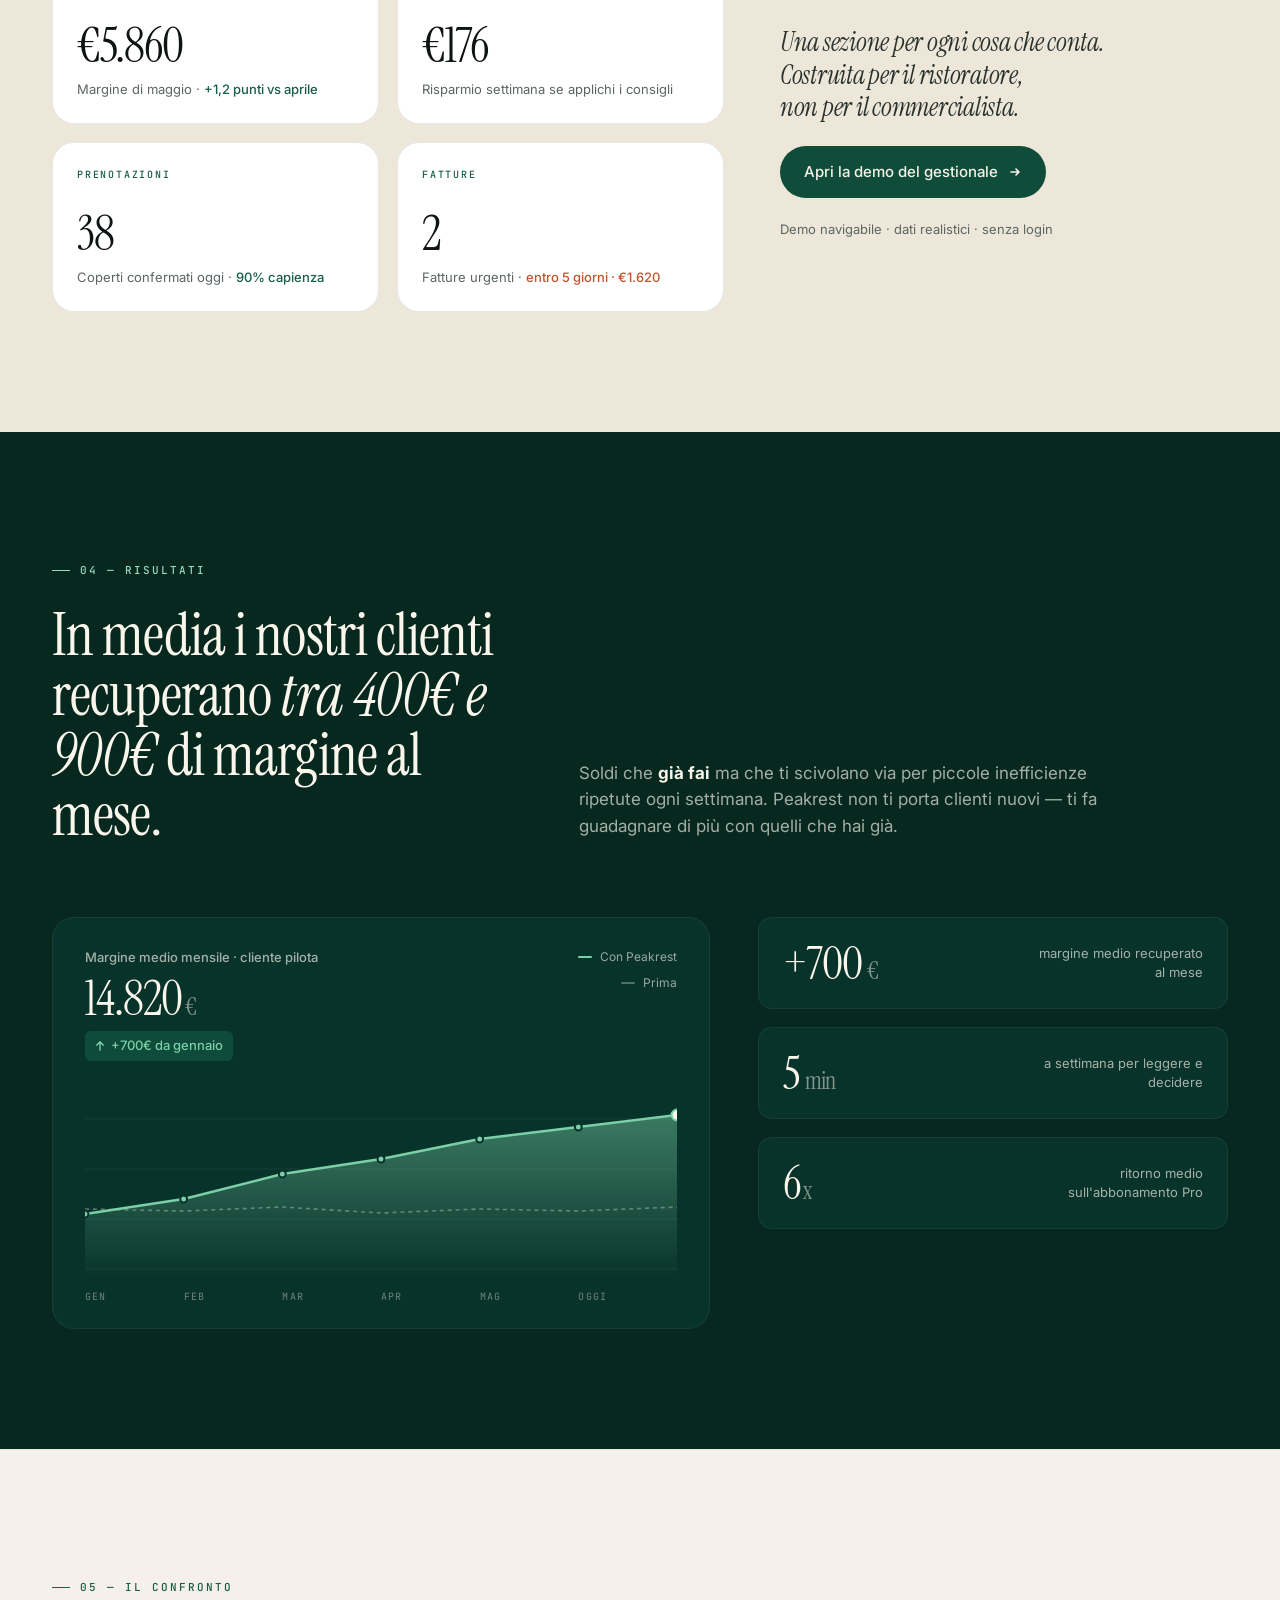
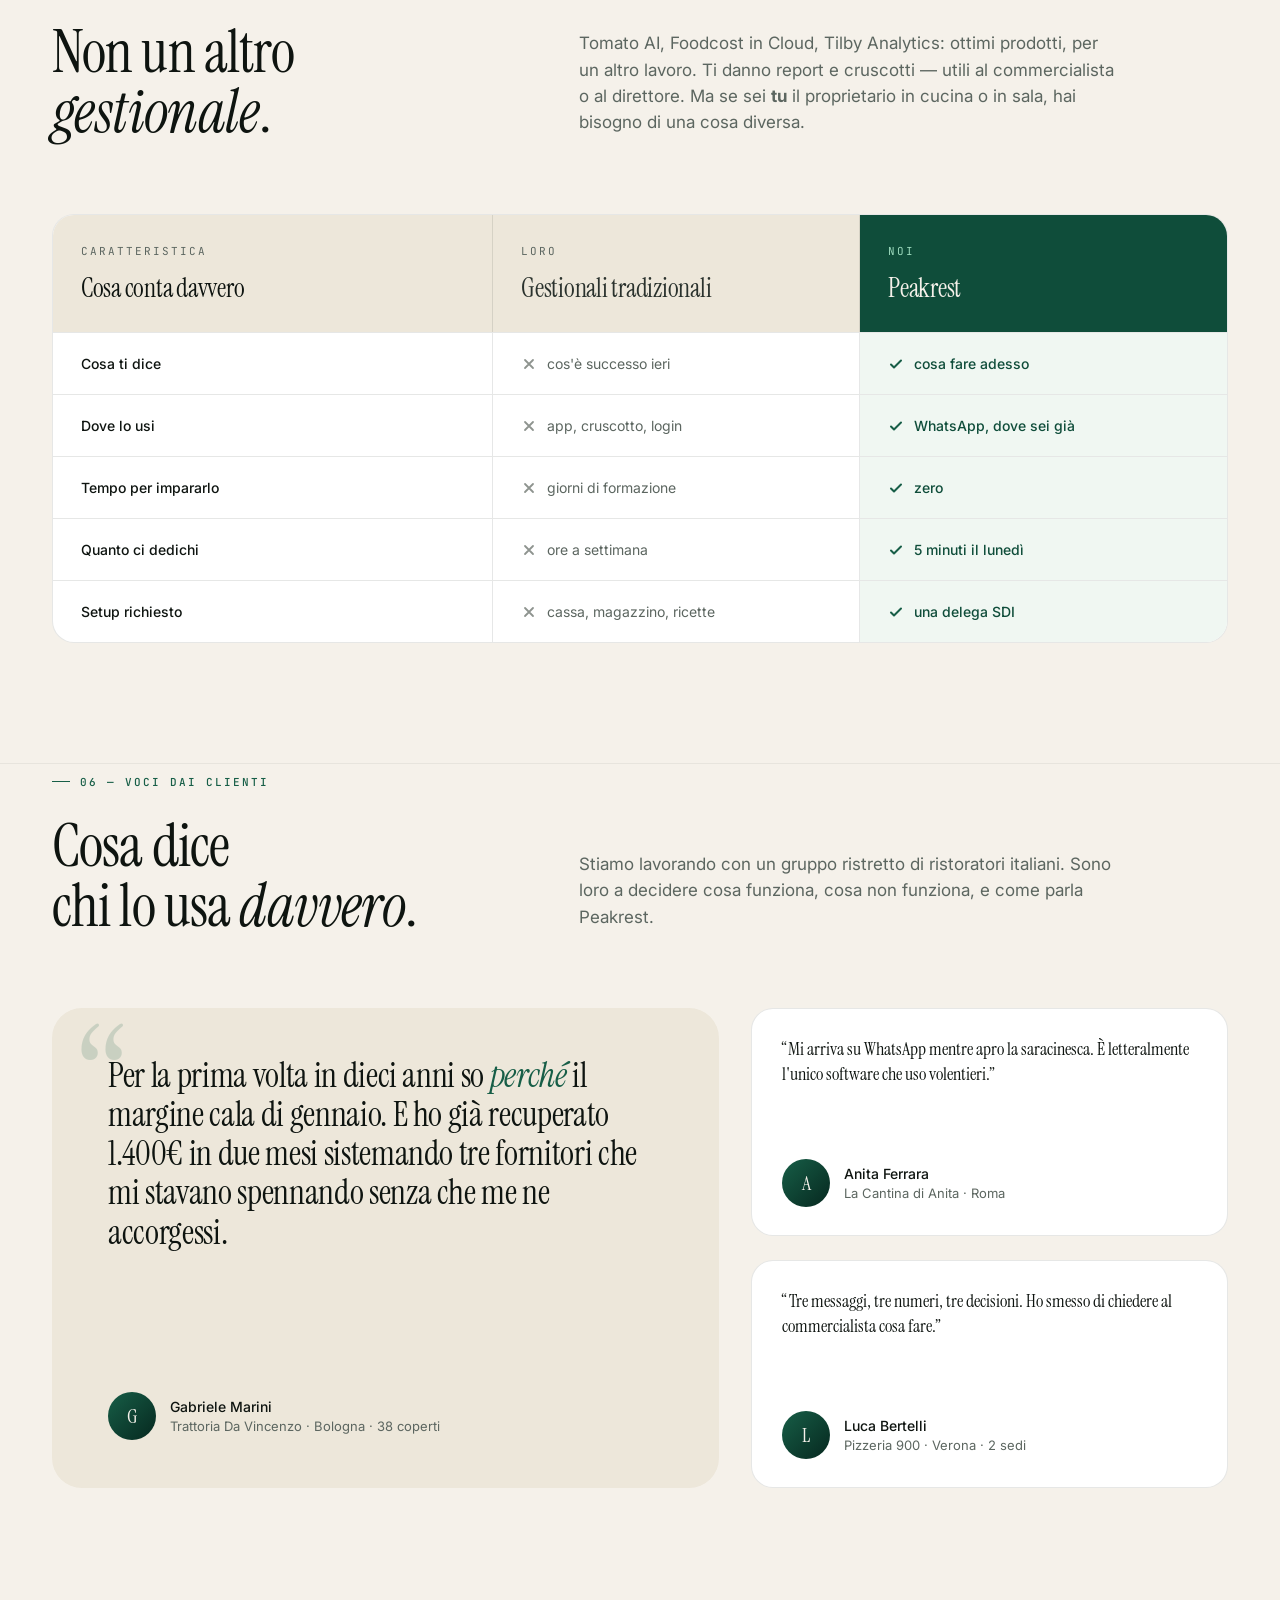
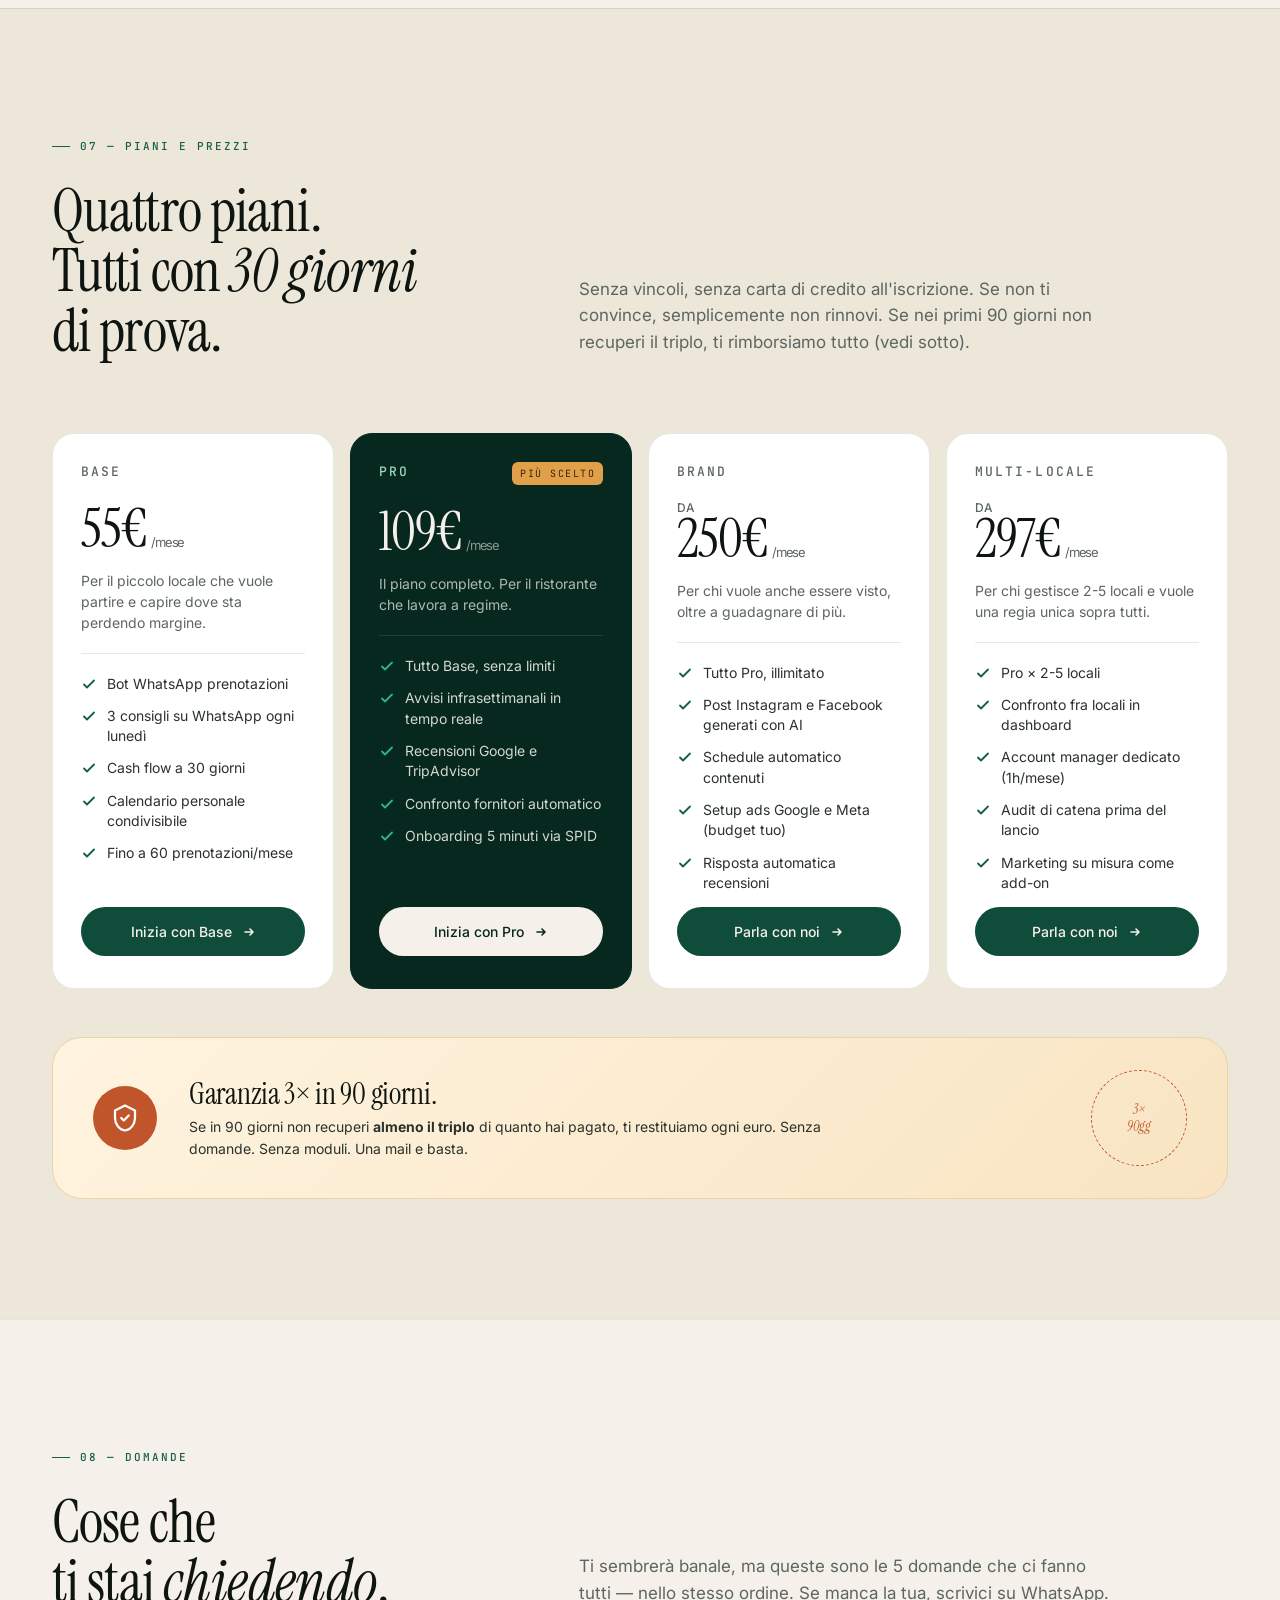
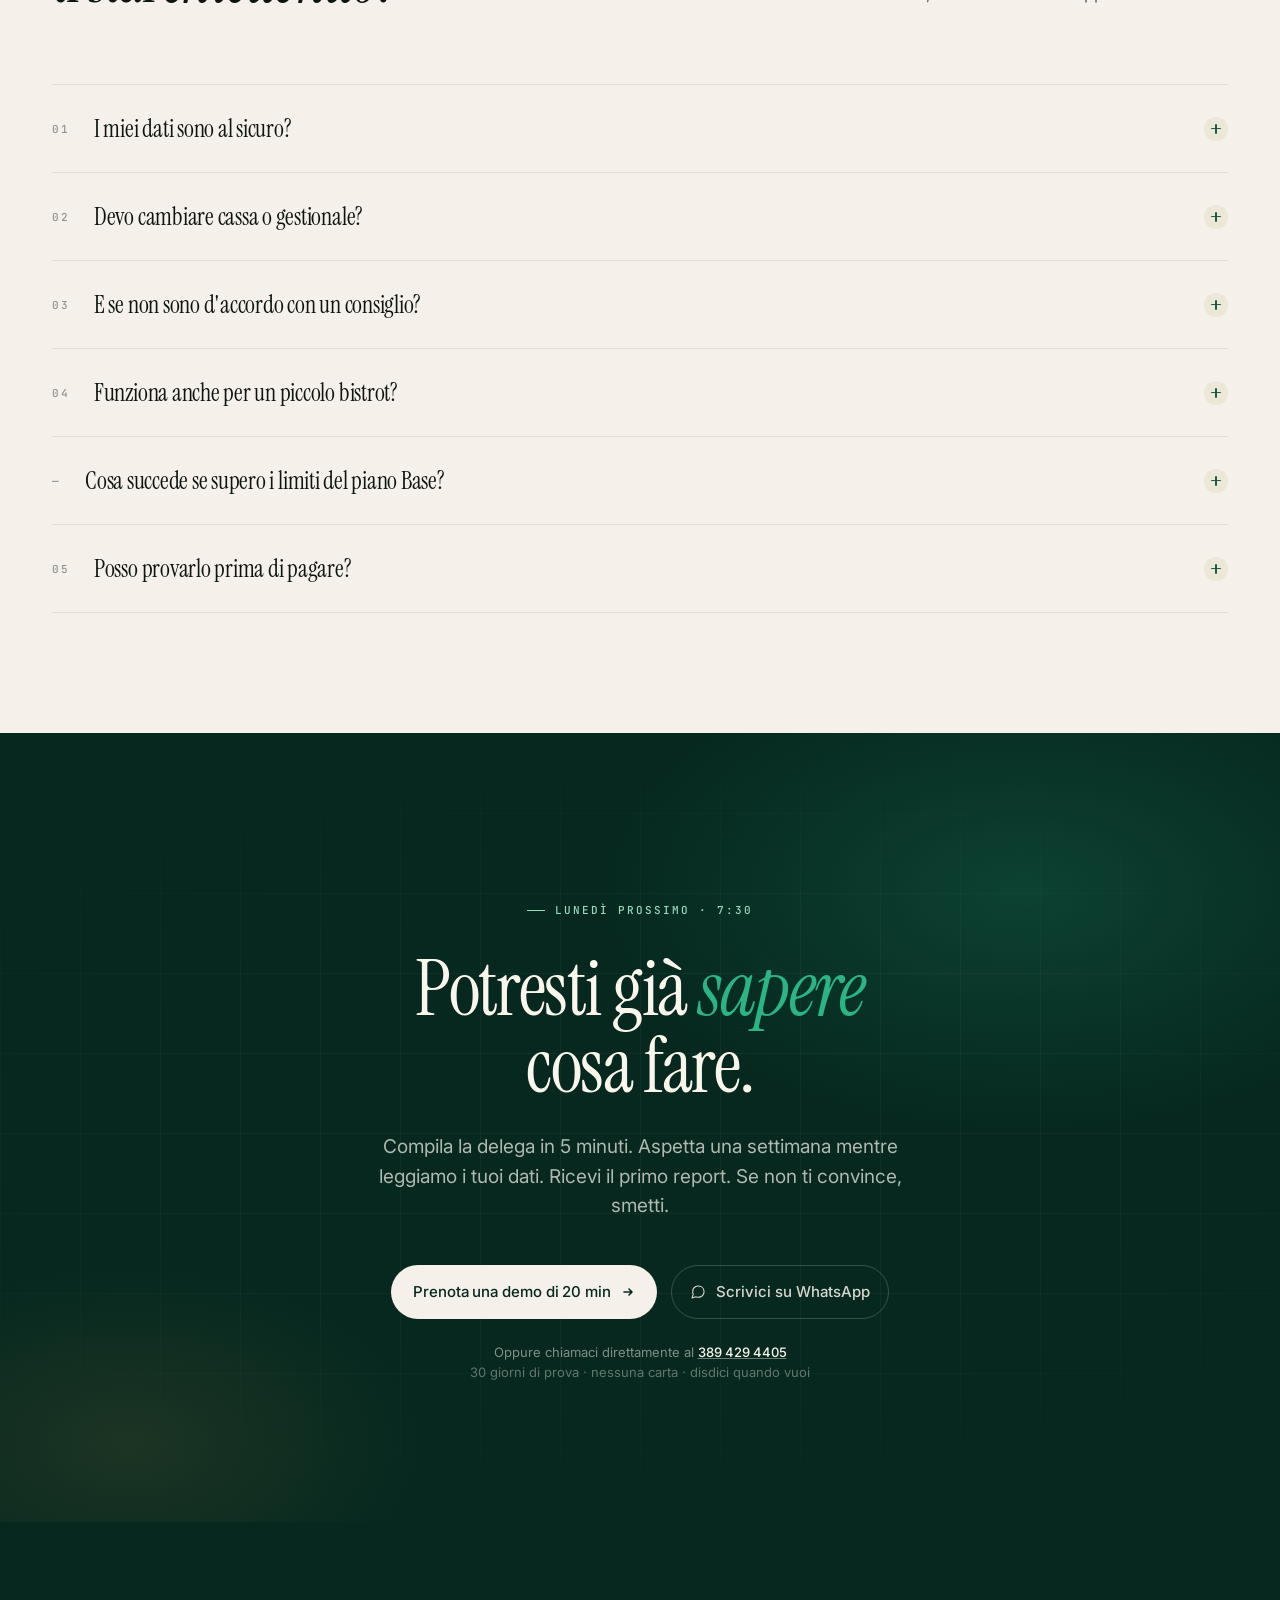
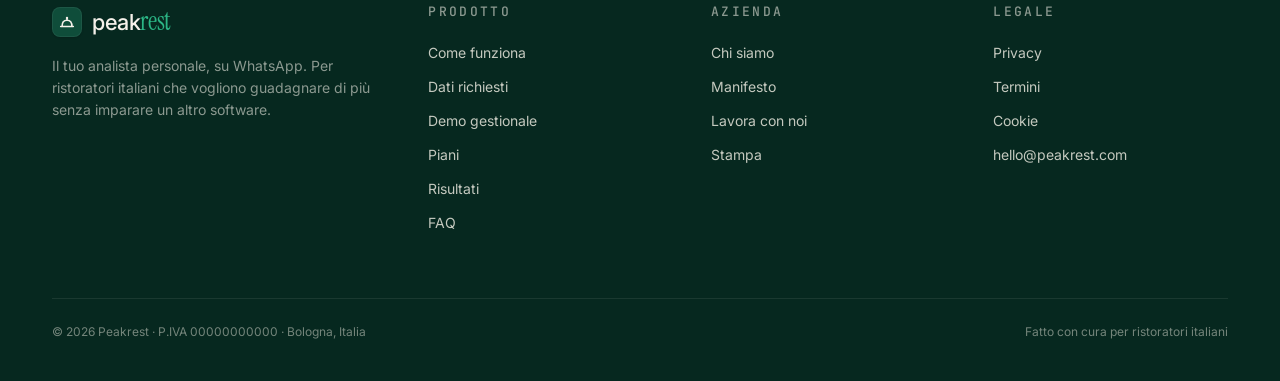
==== commit 60ba8e4a: "logo" ====
--- a/index.html
+++ b/index.html
@@ -3,28 +3,28 @@
 <head>
 <meta charset="UTF-8" />
 <meta name="viewport" content="width=device-width, initial-scale=1.0" />
-<title>Margine.ai — Il tuo analista personale, su WhatsApp</title>
-<meta name="description" content="Margine.ai legge le tue fatture elettroniche, capisce dove perdi soldi, e ti scrive su WhatsApp cosa fare. Per ristoratori italiani." />
+<title>Peakrest — Il tuo analista personale, su WhatsApp</title>
+<meta name="description" content="Peakrest legge le tue fatture elettroniche, capisce dove perdi soldi, e ti scrive su WhatsApp cosa fare. Per ristoratori italiani." />
 <meta name="theme-color" content="#0F4D3A" />
 
 <!-- Open Graph (per anteprime su WhatsApp, LinkedIn, Telegram) -->
 <meta property="og:type" content="website" />
 <meta property="og:locale" content="it_IT" />
-<meta property="og:title" content="Margine.ai — Il tuo analista personale, su WhatsApp" />
+<meta property="og:title" content="Peakrest — Il tuo analista personale, su WhatsApp" />
 <meta property="og:description" content="Per ristoratori italiani: leggiamo le tue fatture elettroniche e ti scriviamo su WhatsApp 3 azioni concrete ogni lunedì. Senza app, senza login." />
-<meta property="og:url" content="https://margine.ai/" />
+<meta property="og:url" content="https://peakrest.com/" />
 <meta property="og:image" content="assets/og-image.svg" />
 <meta property="og:image:width" content="1200" />
 <meta property="og:image:height" content="630" />
-<meta property="og:image:alt" content="Margine.ai — analista personale per ristoratori italiani su WhatsApp" />
+<meta property="og:image:alt" content="Peakrest — analista personale per ristoratori italiani su WhatsApp" />
 
 <!-- Twitter Card -->
 <meta name="twitter:card" content="summary_large_image" />
-<meta name="twitter:title" content="Margine.ai — Il tuo analista personale, su WhatsApp" />
+<meta name="twitter:title" content="Peakrest — Il tuo analista personale, su WhatsApp" />
 <meta name="twitter:description" content="3 azioni ogni lunedì su WhatsApp. Per ristoratori italiani." />
 <meta name="twitter:image" content="assets/og-image.svg" />
 
-<link rel="icon" type="image/svg+xml" href="data:image/svg+xml;utf8,<svg xmlns='http://www.w3.org/2000/svg' viewBox='0 0 32 32'><rect width='32' height='32' rx='8' fill='%230F4D3A'/><path d='M8 22 L13 14 L17 18 L24 8' stroke='%23F5F1EA' stroke-width='2.6' fill='none' stroke-linecap='round' stroke-linejoin='round'/><path d='M19 8 L24 8 L24 13' stroke='%23F5F1EA' stroke-width='2.6' fill='none' stroke-linecap='round' stroke-linejoin='round'/></svg>" />
+<link rel="icon" type="image/svg+xml" href="data:image/svg+xml;utf8,<svg xmlns='http://www.w3.org/2000/svg' viewBox='0 0 32 32'><rect width='32' height='32' rx='8' fill='%230F4D3A'/><path d='M5 23 H27 M7 23 Q7 12 16 12 Q25 12 25 23' stroke='%23F5F1EA' stroke-width='2.4' fill='none' stroke-linecap='round' stroke-linejoin='round'/><circle cx='16' cy='8.5' r='1.6' fill='%23F5F1EA'/><line x1='16' y1='10.1' x2='16' y2='11.9' stroke='%23F5F1EA' stroke-width='2.4' stroke-linecap='round'/></svg>" />
 
 <link rel="preconnect" href="https://fonts.googleapis.com" />
 <link rel="preconnect" href="https://fonts.gstatic.com" crossorigin />
@@ -905,7 +905,7 @@
 
   /* ROI */
   .roi-grid{gap:20px}
-  .chart-card{padding:22px 20px 18px;border-radius:18px}
+  .chart-card{padding:22px 20px 18px;border-radius:16px}
   .chart-head{flex-direction:column;gap:6px}
   .chart-head .legend{align-items:flex-start;flex-direction:row;gap:16px;margin-top:10px}
   .chart-head .now{font-size:38px}
@@ -916,7 +916,7 @@
   .roi-stat .lbl{font-size:12px;max-width:140px}
 
   /* Compare table — convertita in cards verticali */
-  .compare-wrap{border-radius:18px}
+  .compare-wrap{border-radius:16px}
   .compare-head{
     grid-template-columns:1fr;
   }
@@ -951,7 +951,7 @@
     color:var(--ink-4);font-size:11px;text-transform:uppercase;letter-spacing:0.06em;
   }
   .compare-row .cell.us::before{
-    content:"Margine:";display:inline-block;margin-right:8px;
+    content:"Peakrest:";display:inline-block;margin-right:8px;
     color:var(--green-700);font-size:11px;text-transform:uppercase;letter-spacing:0.06em;font-weight:600;
   }
 
@@ -959,7 +959,7 @@
   .quote-big{padding:32px 24px;min-height:auto;border-radius:22px}
   .quote-big .mark{font-size:100px;top:8px;left:18px}
   .quote-big blockquote{font-size:24px}
-  .quote-small{padding:22px 22px;border-radius:18px}
+  .quote-small{padding:24px 24px;border-radius:16px}
   .quote-small p{font-size:16px}
 
   /* Plans */
@@ -1013,11 +1013,11 @@
     <a class="logo" href="#top" data-screen-label="Logo">
       <span class="logo-mark" aria-hidden="true">
         <svg viewBox="0 0 20 20" fill="none">
-          <polyline points="2,15 7,9 11,12 18,4" stroke="#F5F1EA" stroke-width="2.4" stroke-linecap="round" stroke-linejoin="round"/>
-          <polyline points="14,4 18,4 18,8" stroke="#F5F1EA" stroke-width="2.4" stroke-linecap="round" stroke-linejoin="round"/>
+          <path d="M3 15 H17 M4.5 15 Q4.5 8 10 8 Q15.5 8 15.5 15" stroke="#F5F1EA" stroke-width="1.8" stroke-linecap="round" stroke-linejoin="round" fill="none"/>
+          <circle cx="10" cy="5.5" r="1.3" fill="#F5F1EA"/><line x1="10" y1="6.8" x2="10" y2="8" stroke="#F5F1EA" stroke-width="1.8" stroke-linecap="round"/>
         </svg>
       </span>
-      <span class="logo-name">mar<em>gine</em>.ai</span>
+      <span class="logo-name">peak<em>rest</em></span>
     </a>
     <nav class="nav-links" aria-label="Sezioni">
       <a href="#problema">Problema</a>
@@ -1041,7 +1041,7 @@
     <div class="hero-copy reveal">
       <span class="eyebrow on-dark">Per ristoratori italiani · 2026</span>
       <h1>Il tuo<br/><em>analista personale,</em><br/>su <span class="accent">WhatsApp.</span></h1>
-      <p class="lead">Margine.ai legge le tue fatture elettroniche, capisce dove perdi soldi, e ti scrive ogni lunedì <strong>3 cose concrete da fare</strong>. Senza app. Senza login. Senza imparare niente.</p>
+      <p class="lead">Peakrest legge le tue fatture elettroniche, capisce dove perdi soldi, e ti scrive ogni lunedì <strong>3 cose concrete da fare</strong>. Senza app. Senza login. Senza imparare niente.</p>
       <div class="hero-cta">
         <a href="#cta" class="btn-primary">
           Prenota una demo di 20 min
@@ -1078,7 +1078,7 @@
             <span class="back">‹</span>
             <div class="wa-avatar">M</div>
             <div class="wa-meta">
-              <div class="name">Margine.ai
+              <div class="name">Peakrest
                 <svg class="verified" viewBox="0 0 16 16" fill="none"><path d="M8 1l2 1.5 2.5 -.4 .9 2.4 2.1 1.5 -1 2.4 .5 2.5 -2.4 1 -1.5 2.1 -2.4-.5 -2.5 .9 -1.5 -2.1 -2.4-1 1-2.4 -.5-2.5 2.4-1z" fill="currentColor"/><path d="M5.5 8.2 7 9.6l3.5-3.6" stroke="#0B141A" stroke-width="1.4" stroke-linecap="round" stroke-linejoin="round"/></svg>
               </div>
               <div class="status">online</div>
@@ -1284,7 +1284,7 @@
         <h2 class="h-section">In media i nostri clienti recuperano <em class="serif italic">tra 400€ e 900€</em> di margine al mese.</h2>
       </div>
       <div class="right">
-        Soldi che <strong style="color:#FAF6EC">già fai</strong> ma che ti scivolano via per piccole inefficienze ripetute ogni settimana. Margine.ai non ti porta clienti nuovi — ti fa guadagnare di più con quelli che hai già.
+        Soldi che <strong style="color:#FAF6EC">già fai</strong> ma che ti scivolano via per piccole inefficienze ripetute ogni settimana. Peakrest non ti porta clienti nuovi — ti fa guadagnare di più con quelli che hai già.
       </div>
     </div>
 
@@ -1300,7 +1300,7 @@
             </div>
           </div>
           <div class="legend">
-            <span><i style="background:#7BD0A8"></i> Con Margine.ai</span>
+            <span><i style="background:#7BD0A8"></i> Con Peakrest</span>
             <span><i style="background:rgba(250,246,236,0.3)"></i> Prima</span>
           </div>
         </div>
@@ -1321,7 +1321,7 @@
           <!-- "Prima" line (flat-ish) -->
           <path d="M0 130 L100 132 L200 128 L300 134 L400 130 L500 132 L600 128"
                 fill="none" stroke="rgba(250,246,236,0.35)" stroke-width="1.6" stroke-dasharray="4 4"/>
-          <!-- Margine.ai area + line -->
+          <!-- Peakrest area + line -->
           <path id="areaPath" d="M0 135 L100 120 L200 95 L300 80 L400 60 L500 48 L600 36 L600 200 L0 200 Z"
                 fill="url(#gradGreen)"/>
           <path id="linePath" d="M0 135 L100 120 L200 95 L300 80 L400 60 L500 48 L600 36"
@@ -1377,7 +1377,7 @@
       <div class="compare-head">
         <div class="col"><div class="col-title">Caratteristica</div><h3>Cosa conta davvero</h3></div>
         <div class="col them"><div class="col-title">Loro</div><h3>Gestionali tradizionali</h3></div>
-        <div class="col us"><div class="col-title">Noi</div><h3>Margine.ai</h3></div>
+        <div class="col us"><div class="col-title">Noi</div><h3>Peakrest</h3></div>
       </div>
       <div class="compare-row">
         <div class="cell label">Cosa ti dice</div>
@@ -1417,7 +1417,7 @@
         <h2 class="h-section">Cosa dice<br/>chi lo usa <em class="serif italic">davvero</em>.</h2>
       </div>
       <div class="right">
-        Stiamo lavorando con un gruppo ristretto di ristoratori italiani. Sono loro a decidere cosa funziona, cosa non funziona, e come parla Margine.ai.
+        Stiamo lavorando con un gruppo ristretto di ristoratori italiani. Sono loro a decidere cosa funziona, cosa non funziona, e come parla Peakrest.
       </div>
     </div>
 
@@ -1602,7 +1602,7 @@
           <span class="pm" aria-hidden="true"></span>
         </button>
         <div class="faq-a" id="faq-2" role="region">
-          No. Margine.ai funziona indipendentemente da quale cassa o gestionale usi. Le fatture elettroniche sono lo stesso formato per tutti. In futuro aggiungeremo connessioni opzionali a SumUp, Tilby e altri, ma non sono mai obbligatorie.
+          No. Peakrest funziona indipendentemente da quale cassa o gestionale usi. Le fatture elettroniche sono lo stesso formato per tutti. In futuro aggiungeremo connessioni opzionali a SumUp, Tilby e altri, ma non sono mai obbligatorie.
         </div>
       </div>
       <div class="faq-item">
@@ -1612,7 +1612,7 @@
           <span class="pm" aria-hidden="true"></span>
         </button>
         <div class="faq-a" id="faq-3" role="region">
-          Rispondi al messaggio WhatsApp e ce lo dici. Margine.ai impara dalle tue scelte e affina i consigli per il tuo locale specifico. Dopo 4 settimane il tono e le priorità sono già tarate su come pensi tu.
+          Rispondi al messaggio WhatsApp e ce lo dici. Peakrest impara dalle tue scelte e affina i consigli per il tuo locale specifico. Dopo 4 settimane il tono e le priorità sono già tarate su come pensi tu.
         </div>
       </div>
       <div class="faq-item">
@@ -1680,11 +1680,11 @@
         <a class="logo" href="#top">
           <span class="logo-mark" aria-hidden="true">
             <svg viewBox="0 0 20 20" fill="none">
-              <polyline points="2,15 7,9 11,12 18,4" stroke="#F5F1EA" stroke-width="2.4" stroke-linecap="round" stroke-linejoin="round"/>
-              <polyline points="14,4 18,4 18,8" stroke="#F5F1EA" stroke-width="2.4" stroke-linecap="round" stroke-linejoin="round"/>
+              <path d="M3 15 H17 M4.5 15 Q4.5 8 10 8 Q15.5 8 15.5 15" stroke="#F5F1EA" stroke-width="1.8" stroke-linecap="round" stroke-linejoin="round" fill="none"/>
+              <circle cx="10" cy="5.5" r="1.3" fill="#F5F1EA"/><line x1="10" y1="6.8" x2="10" y2="8" stroke="#F5F1EA" stroke-width="1.8" stroke-linecap="round"/>
             </svg>
           </span>
-          <span class="logo-name">mar<em>gine</em>.ai</span>
+          <span class="logo-name">peak<em>rest</em></span>
         </a>
         <p>Il tuo analista personale, su WhatsApp. Per ristoratori italiani che vogliono guadagnare di più senza imparare un altro software.</p>
       </div>
@@ -1714,12 +1714,12 @@
           <li><a href="#">Privacy</a></li>
           <li><a href="#">Termini</a></li>
           <li><a href="#">Cookie</a></li>
-          <li><a href="mailto:hello@margine.ai">hello@margine.ai</a></li>
+          <li><a href="mailto:hello@peakrest.com">hello@peakrest.com</a></li>
         </ul>
       </div>
     </div>
     <div class="footer-bottom">
-      <span>© 2026 Margine.ai · P.IVA 00000000000 · Bologna, Italia</span>
+      <span>© 2026 Peakrest · P.IVA 00000000000 · Bologna, Italia</span>
       <span>Fatto con cura per ristoratori italiani</span>
     </div>
   </div>
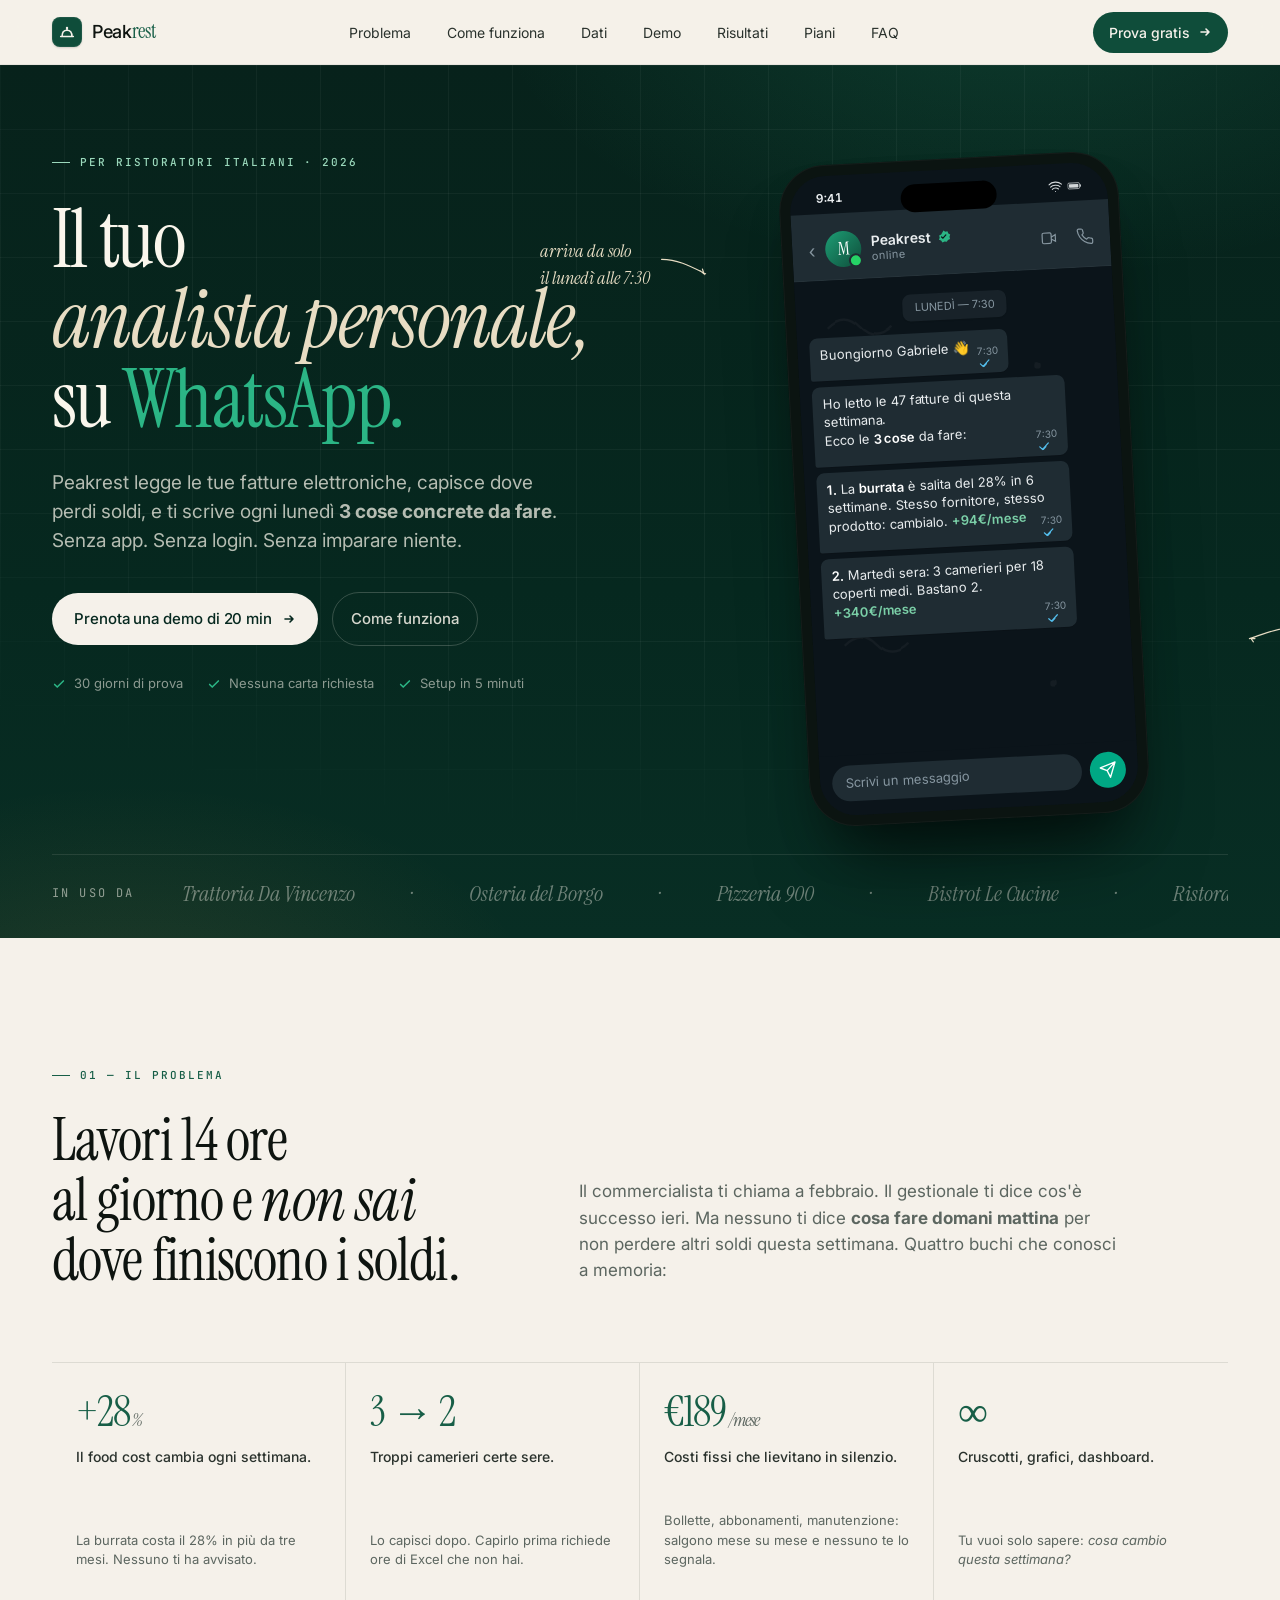
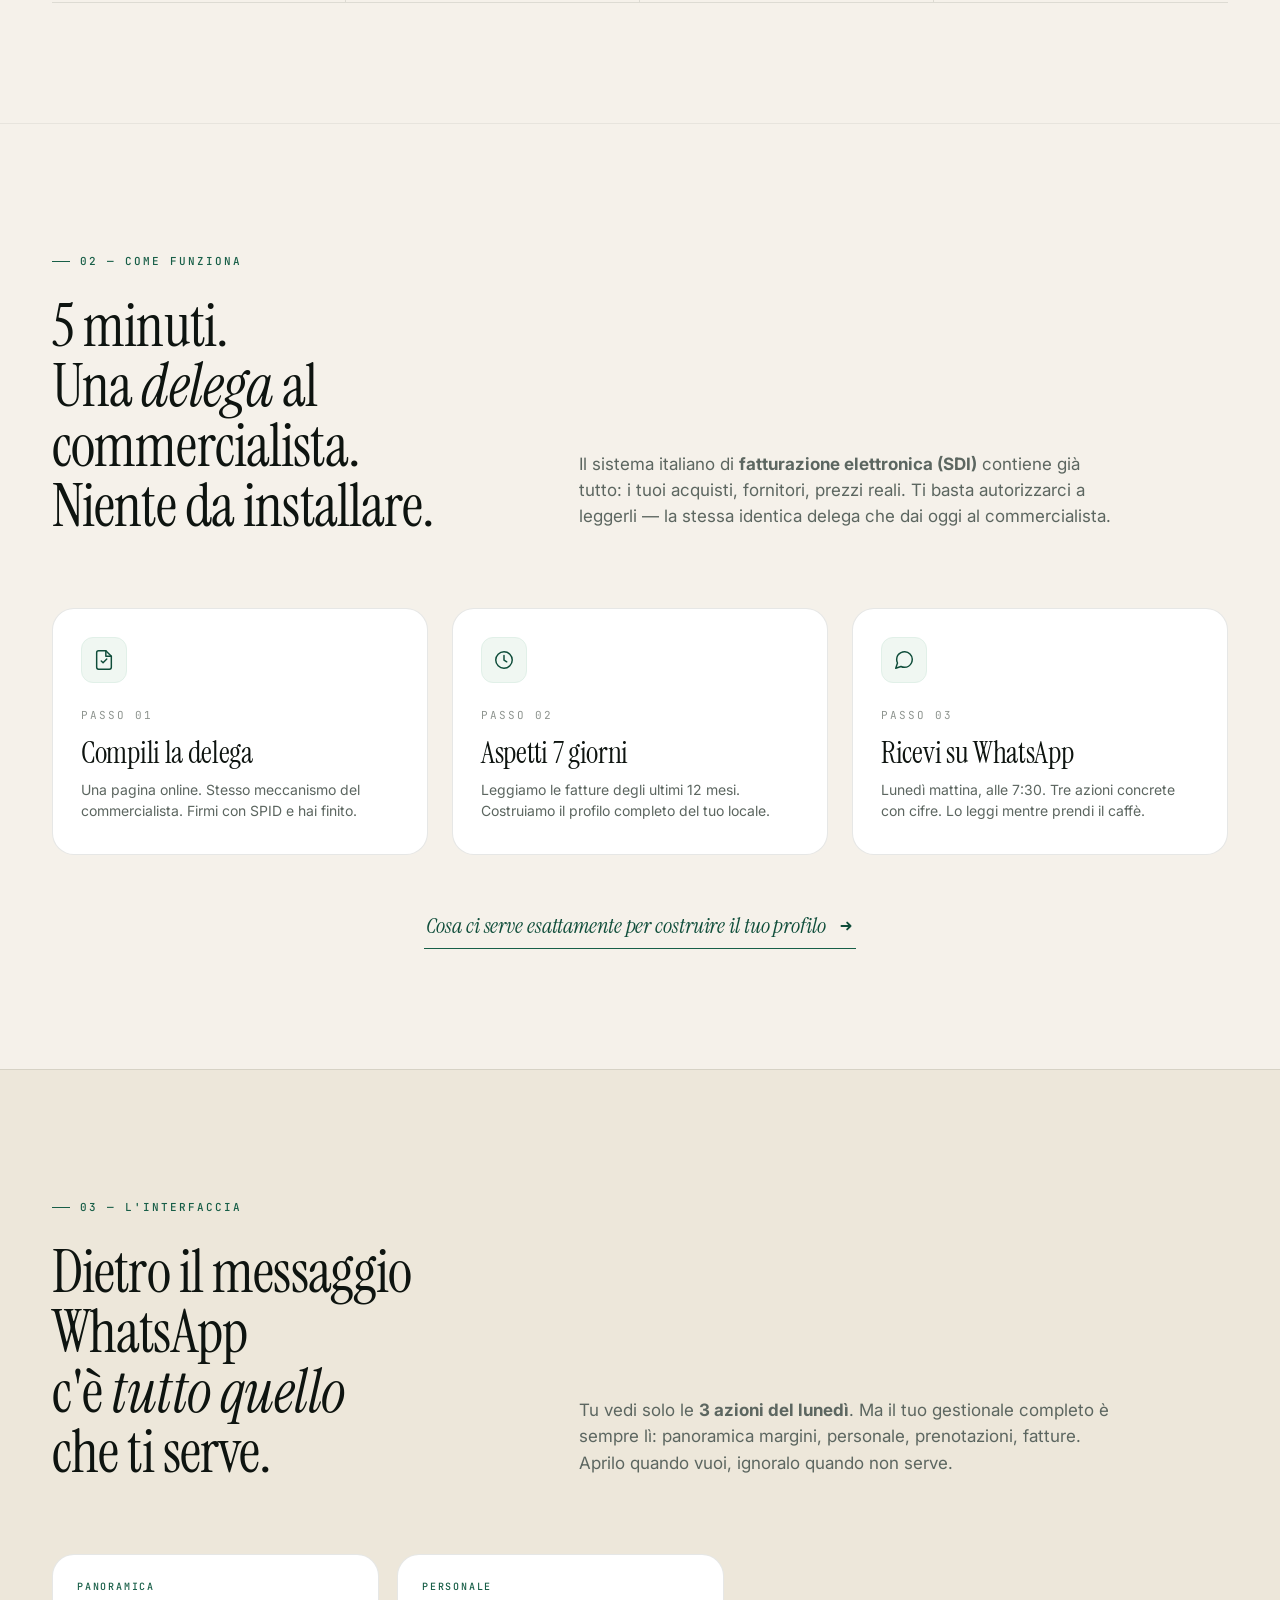
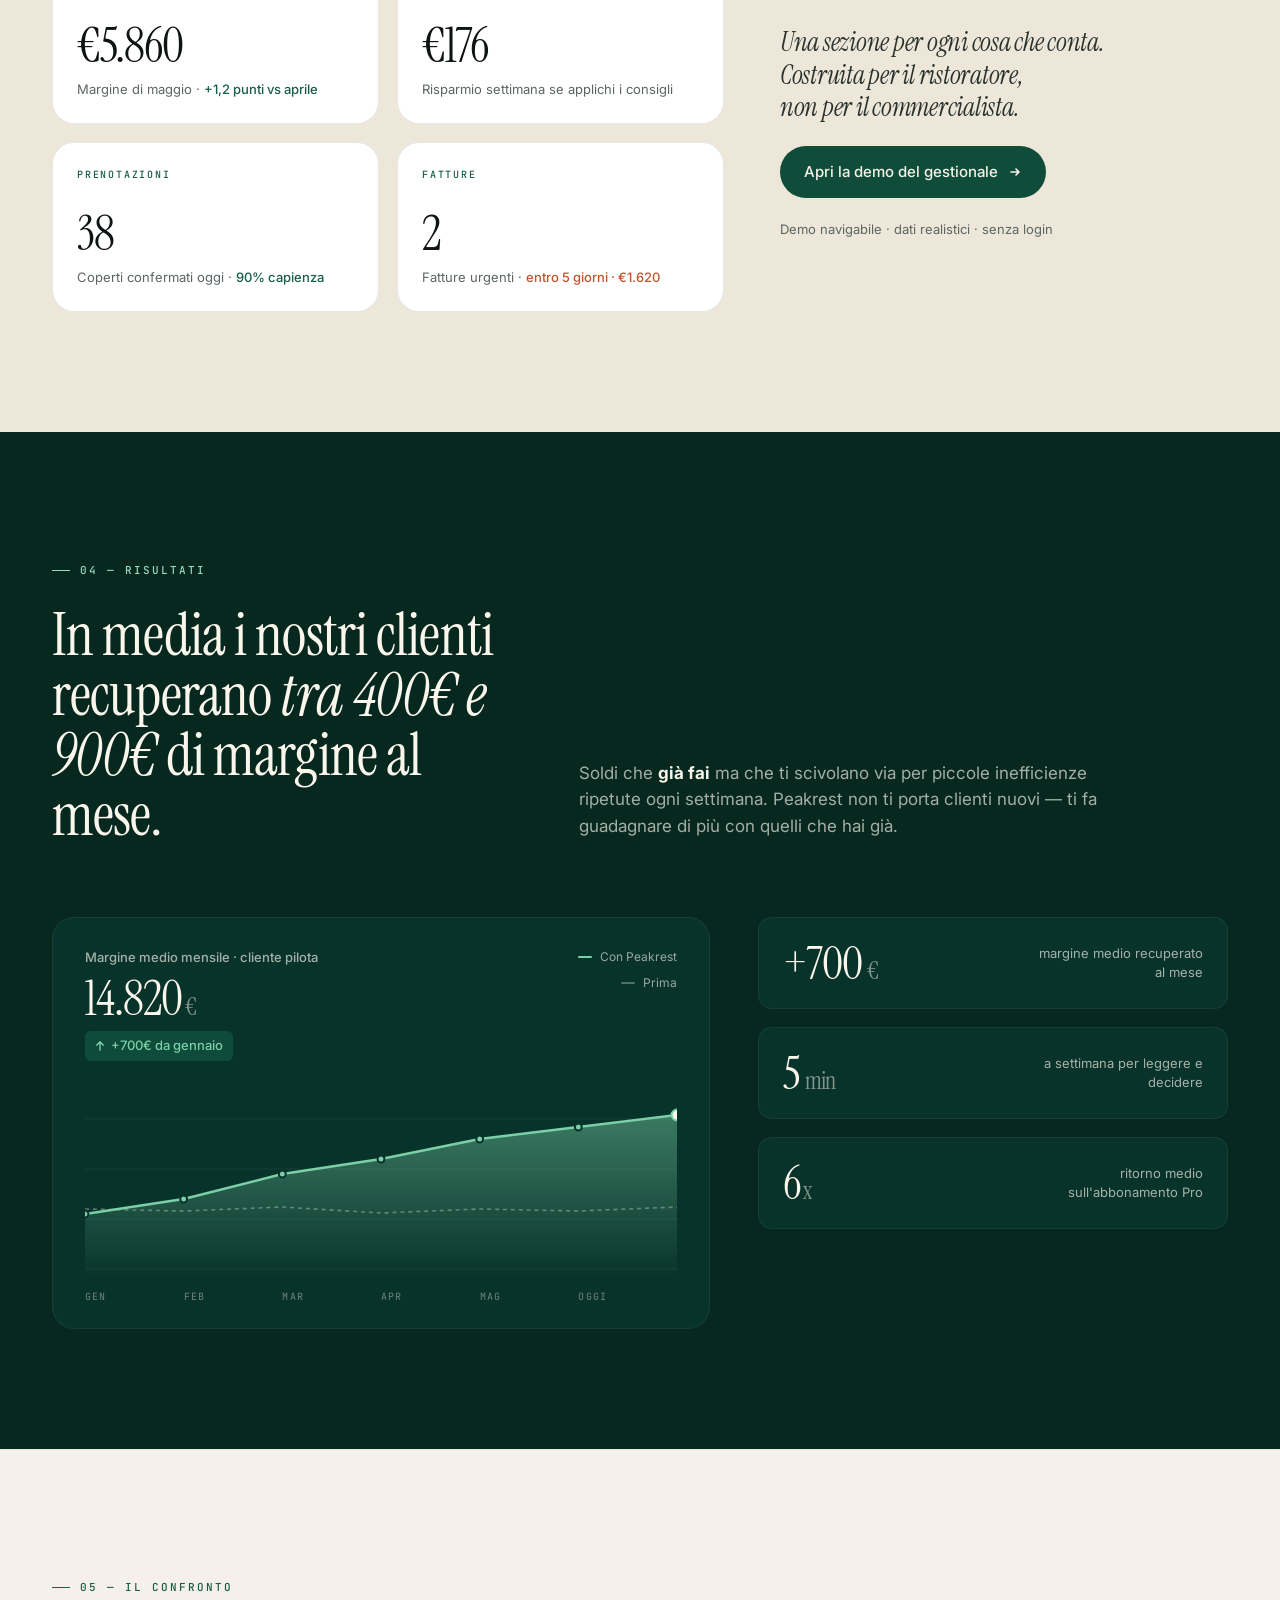
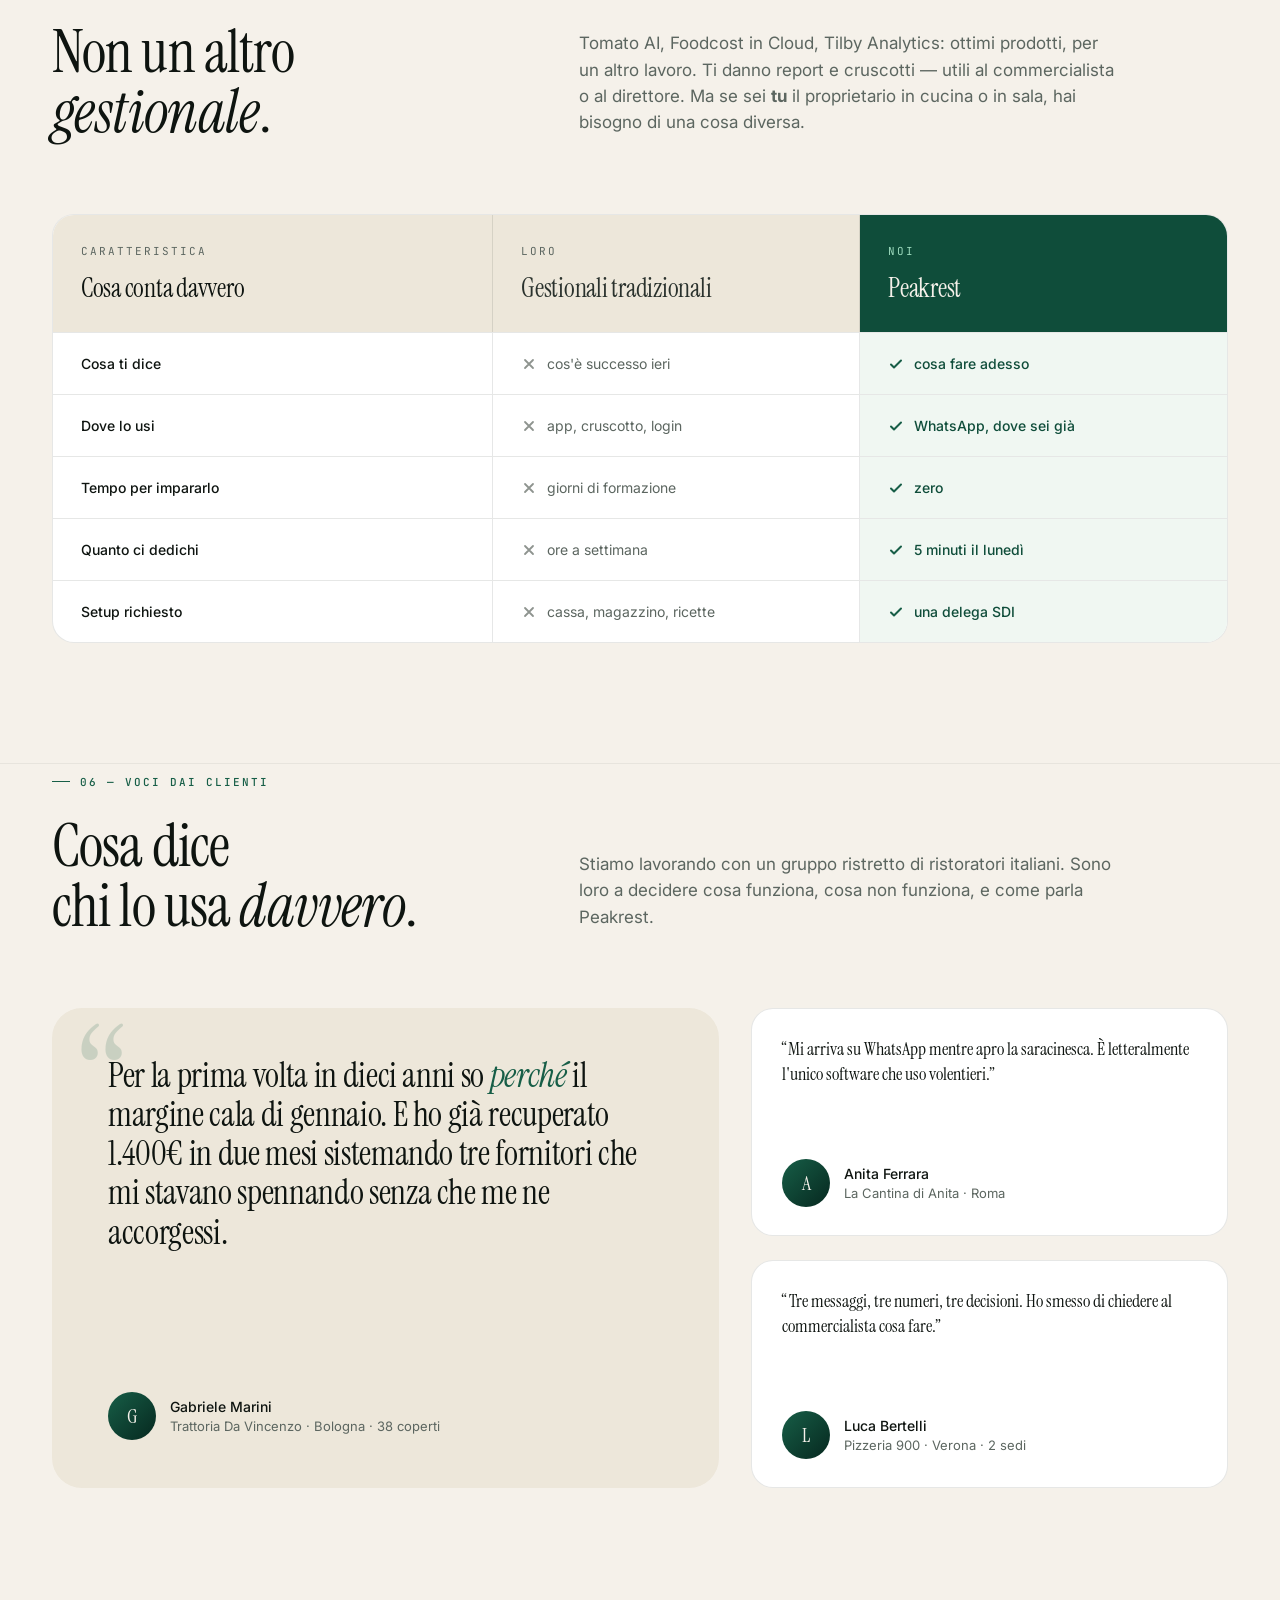
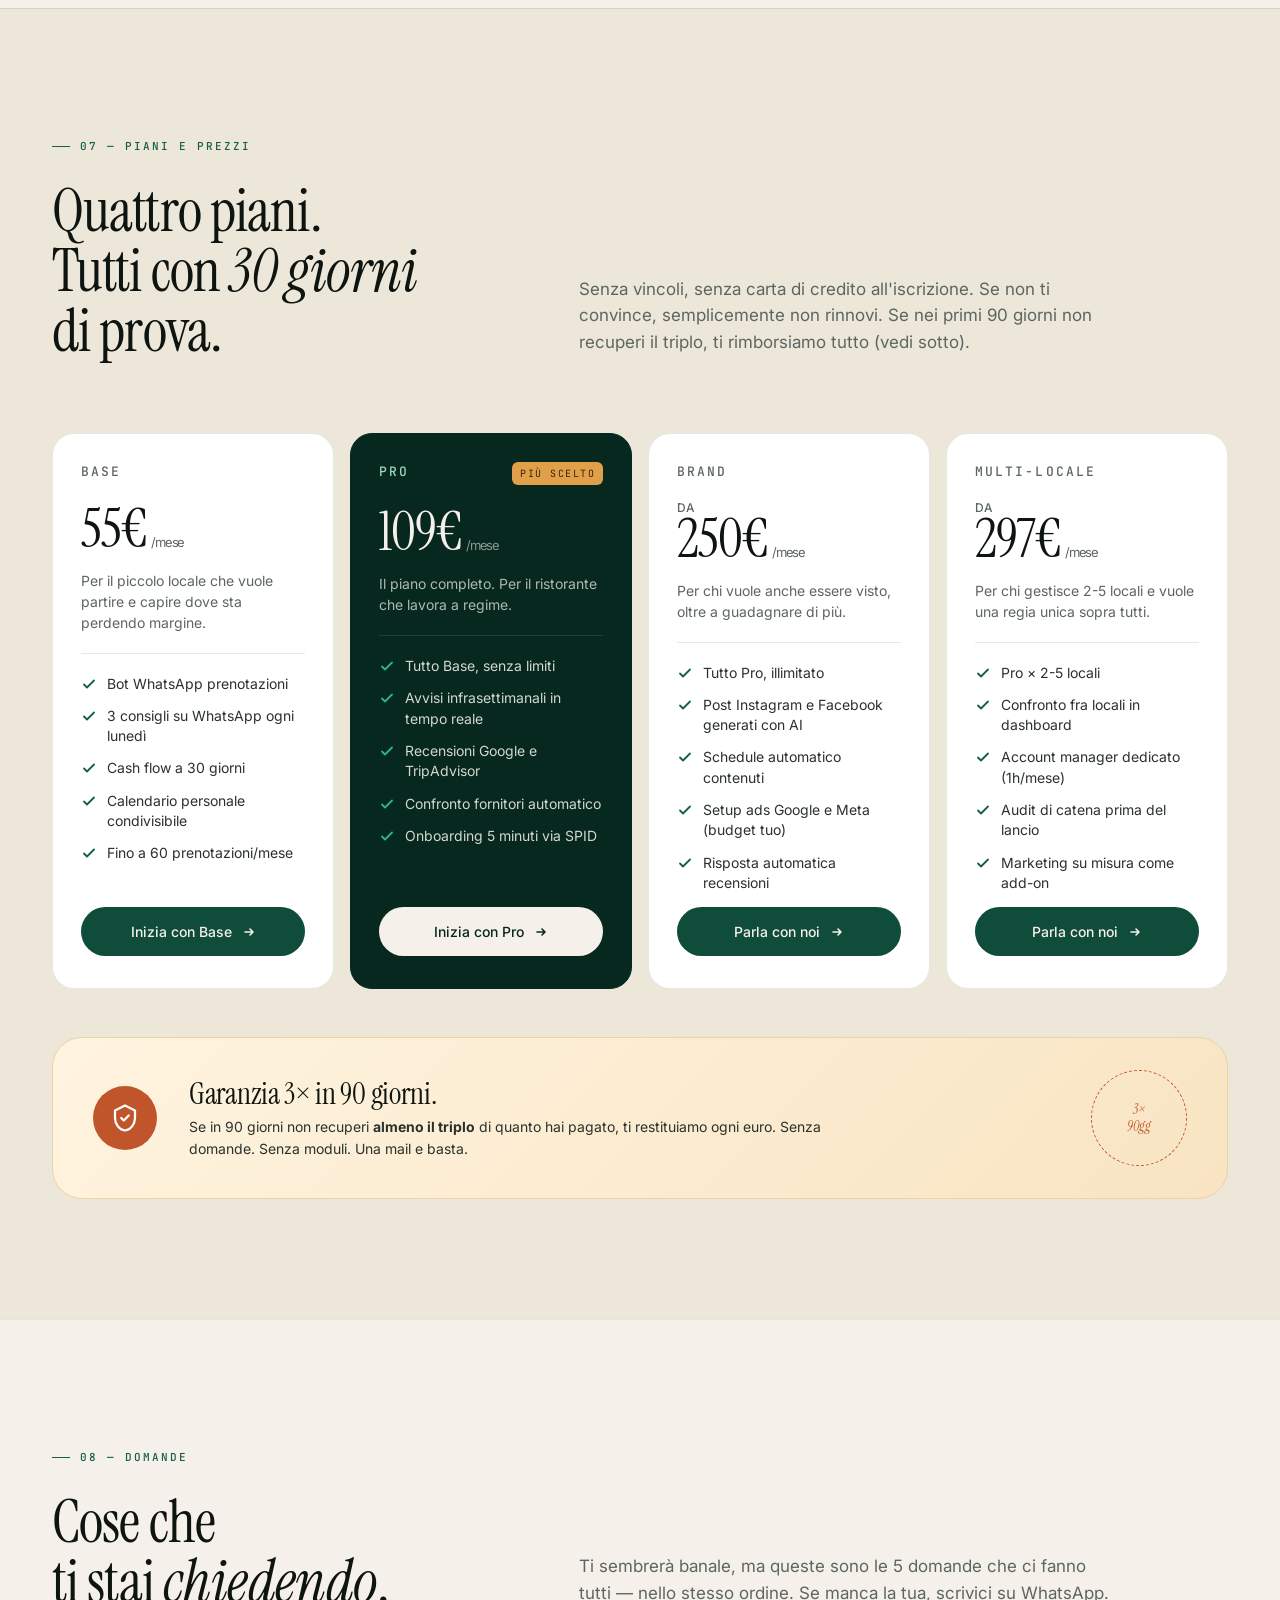
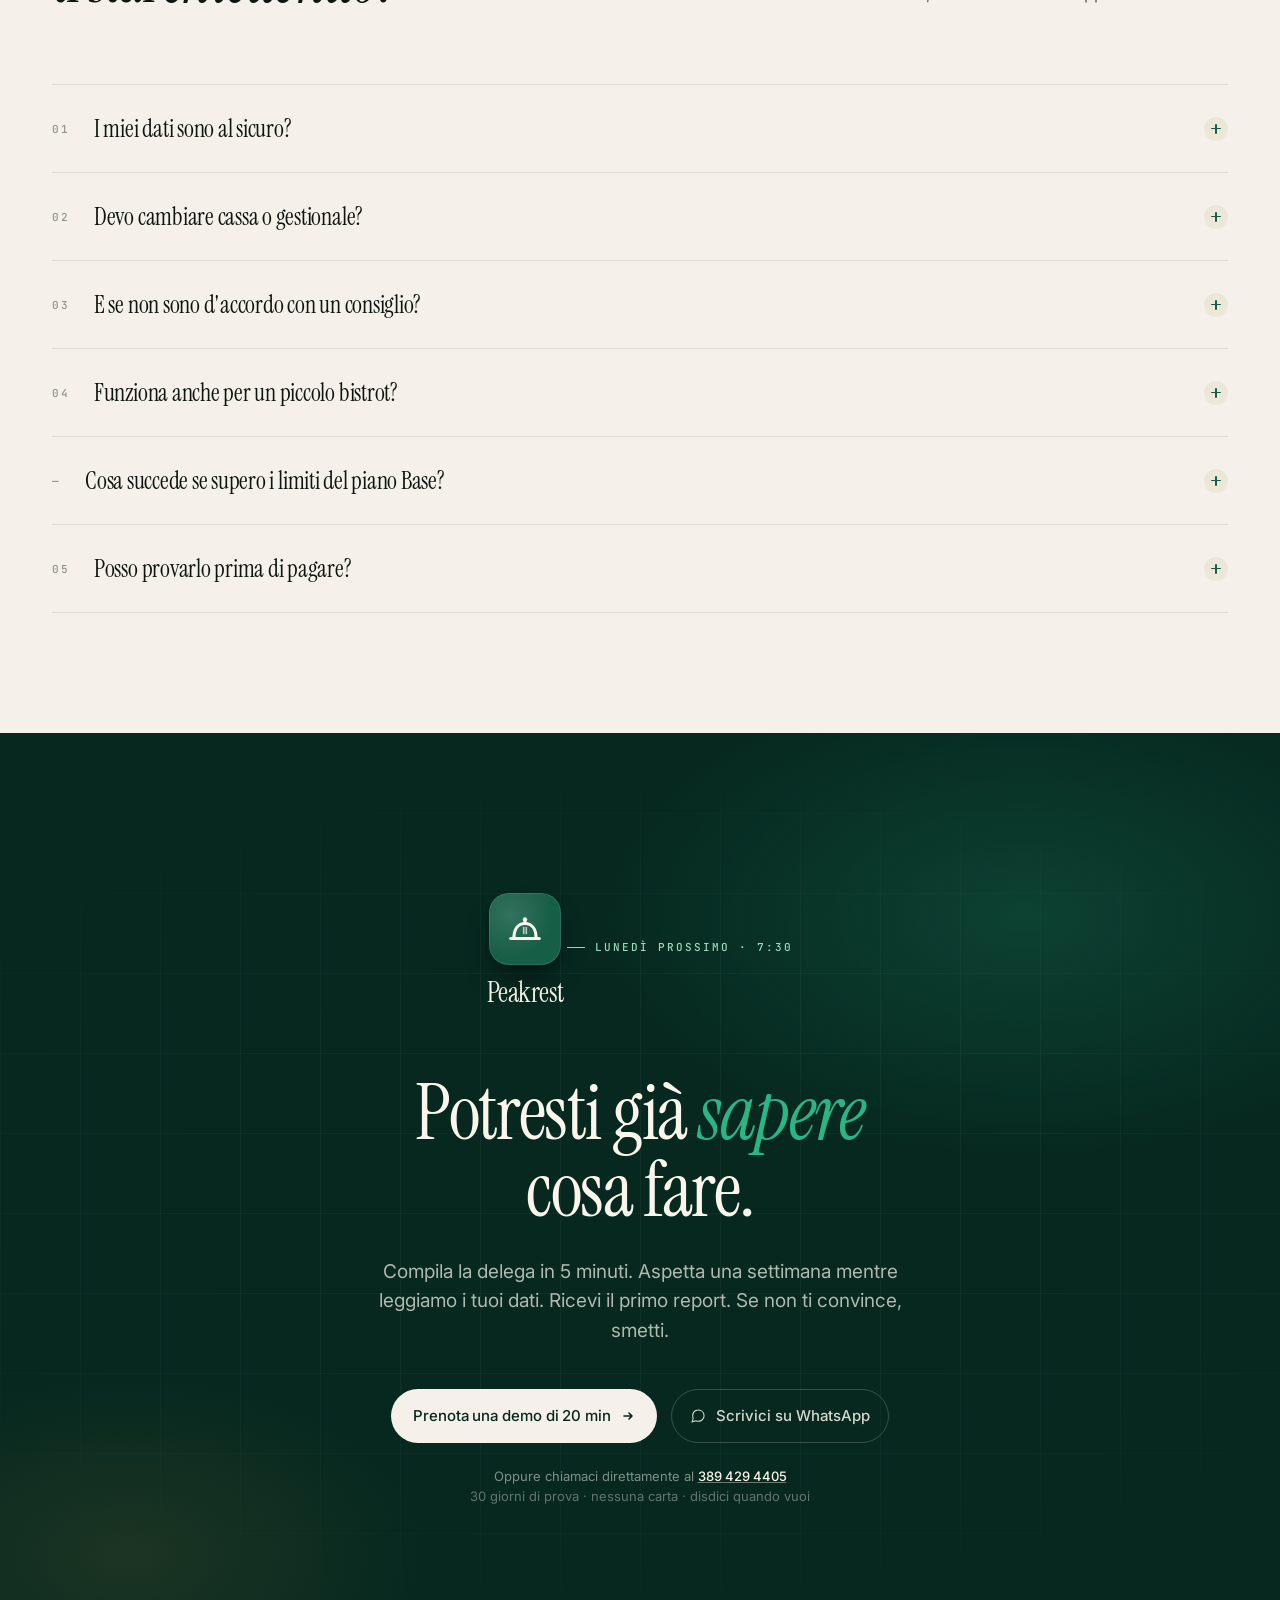
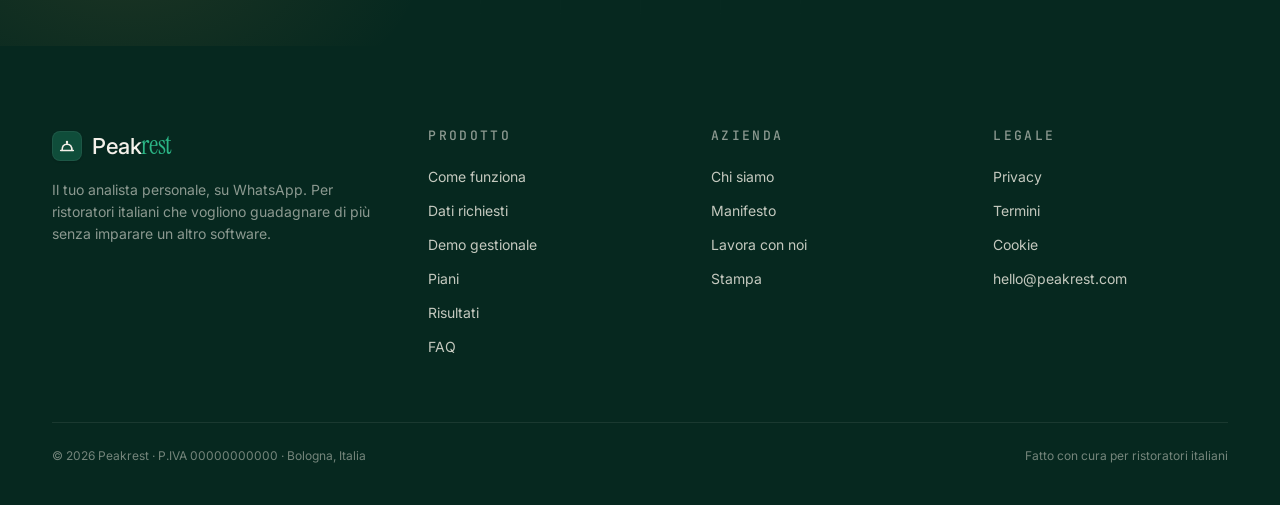
==== commit 7ecf2279: "logo 2" ====
--- a/index.html
+++ b/index.html
@@ -799,6 +799,39 @@
   pointer-events:none;
 }
 .final-inner{position:relative;z-index:1;max-width:920px;margin:0 auto;text-align:center}
+
+/* Brand seal — closing brand mark above the conversion section */
+.brand-seal{
+  display:inline-flex;flex-direction:column;align-items:center;
+  gap:14px;margin-bottom:36px;
+}
+.brand-seal-mark{
+  width:72px;height:72px;
+  background:var(--green-700);
+  border-radius:20px;
+  display:inline-flex;align-items:center;justify-content:center;
+  box-shadow:
+    inset 0 0 0 1px rgba(255,255,255,0.10),
+    0 18px 32px -10px rgba(0,0,0,0.45),
+    0 4px 8px -2px rgba(0,0,0,0.20);
+  position:relative;
+}
+.brand-seal-mark::before{
+  content:"";
+  position:absolute;inset:0;
+  border-radius:20px;
+  background:radial-gradient(circle at 30% 30%, rgba(255,255,255,0.12), transparent 60%);
+  pointer-events:none;
+}
+.brand-seal-mark svg{width:38px;height:38px;position:relative;z-index:1}
+.brand-seal-word{
+  font-family:var(--serif);
+  font-size:28px;font-weight:400;
+  letter-spacing:-0.02em;
+  color:#FAF6EC;
+  line-height:1;
+}
+
 .final h2{
   font-family:var(--serif);
   font-size:clamp(48px,6vw,92px);
@@ -1017,7 +1050,7 @@
           <circle cx="10" cy="5.5" r="1.3" fill="#F5F1EA"/><line x1="10" y1="6.8" x2="10" y2="8" stroke="#F5F1EA" stroke-width="1.8" stroke-linecap="round"/>
         </svg>
       </span>
-      <span class="logo-name">peak<em>rest</em></span>
+      <span class="logo-name">Peak<em>rest</em></span>
     </a>
     <nav class="nav-links" aria-label="Sezioni">
       <a href="#problema">Problema</a>
@@ -1652,6 +1685,18 @@
 <!-- ============ FINAL CTA ============ -->
 <section class="final" id="cta">
   <div class="wrap final-inner reveal">
+    <div class="brand-seal" aria-hidden="true">
+      <span class="brand-seal-mark">
+        <svg viewBox="0 0 24 24" fill="none">
+          <line x1="3" y1="18" x2="21" y2="18" stroke="#FAF6EC" stroke-width="2" stroke-linecap="round"/>
+          <path d="M5 18 C5 11.5 8 8.5 12 8.5 C16 8.5 19 11.5 19 18" stroke="#FAF6EC" stroke-width="2" stroke-linecap="round" stroke-linejoin="round" fill="none"/>
+          <circle cx="12" cy="6" r="1.4" fill="#FAF6EC"/>
+          <line x1="12" y1="7.4" x2="12" y2="8.5" stroke="#FAF6EC" stroke-width="2" stroke-linecap="round"/>
+          <path d="M11 11 V15 M12 11 V15 M13 11 V15" stroke="#FAF6EC" stroke-width="0.7" stroke-linecap="round" opacity="0.7"/>
+        </svg>
+      </span>
+      <span class="brand-seal-word">Peakrest</span>
+    </div>
     <span class="eyebrow on-dark">Lunedì prossimo · 7:30</span>
     <h2>Potresti già <em>sapere</em><br/>cosa fare.</h2>
     <p>Compila la delega in 5 minuti. Aspetta una settimana mentre leggiamo i tuoi dati. Ricevi il primo report. Se non ti convince, smetti.</p>
@@ -1684,7 +1729,7 @@
               <circle cx="10" cy="5.5" r="1.3" fill="#F5F1EA"/><line x1="10" y1="6.8" x2="10" y2="8" stroke="#F5F1EA" stroke-width="1.8" stroke-linecap="round"/>
             </svg>
           </span>
-          <span class="logo-name">peak<em>rest</em></span>
+          <span class="logo-name">Peak<em>rest</em></span>
         </a>
         <p>Il tuo analista personale, su WhatsApp. Per ristoratori italiani che vogliono guadagnare di più senza imparare un altro software.</p>
       </div>
